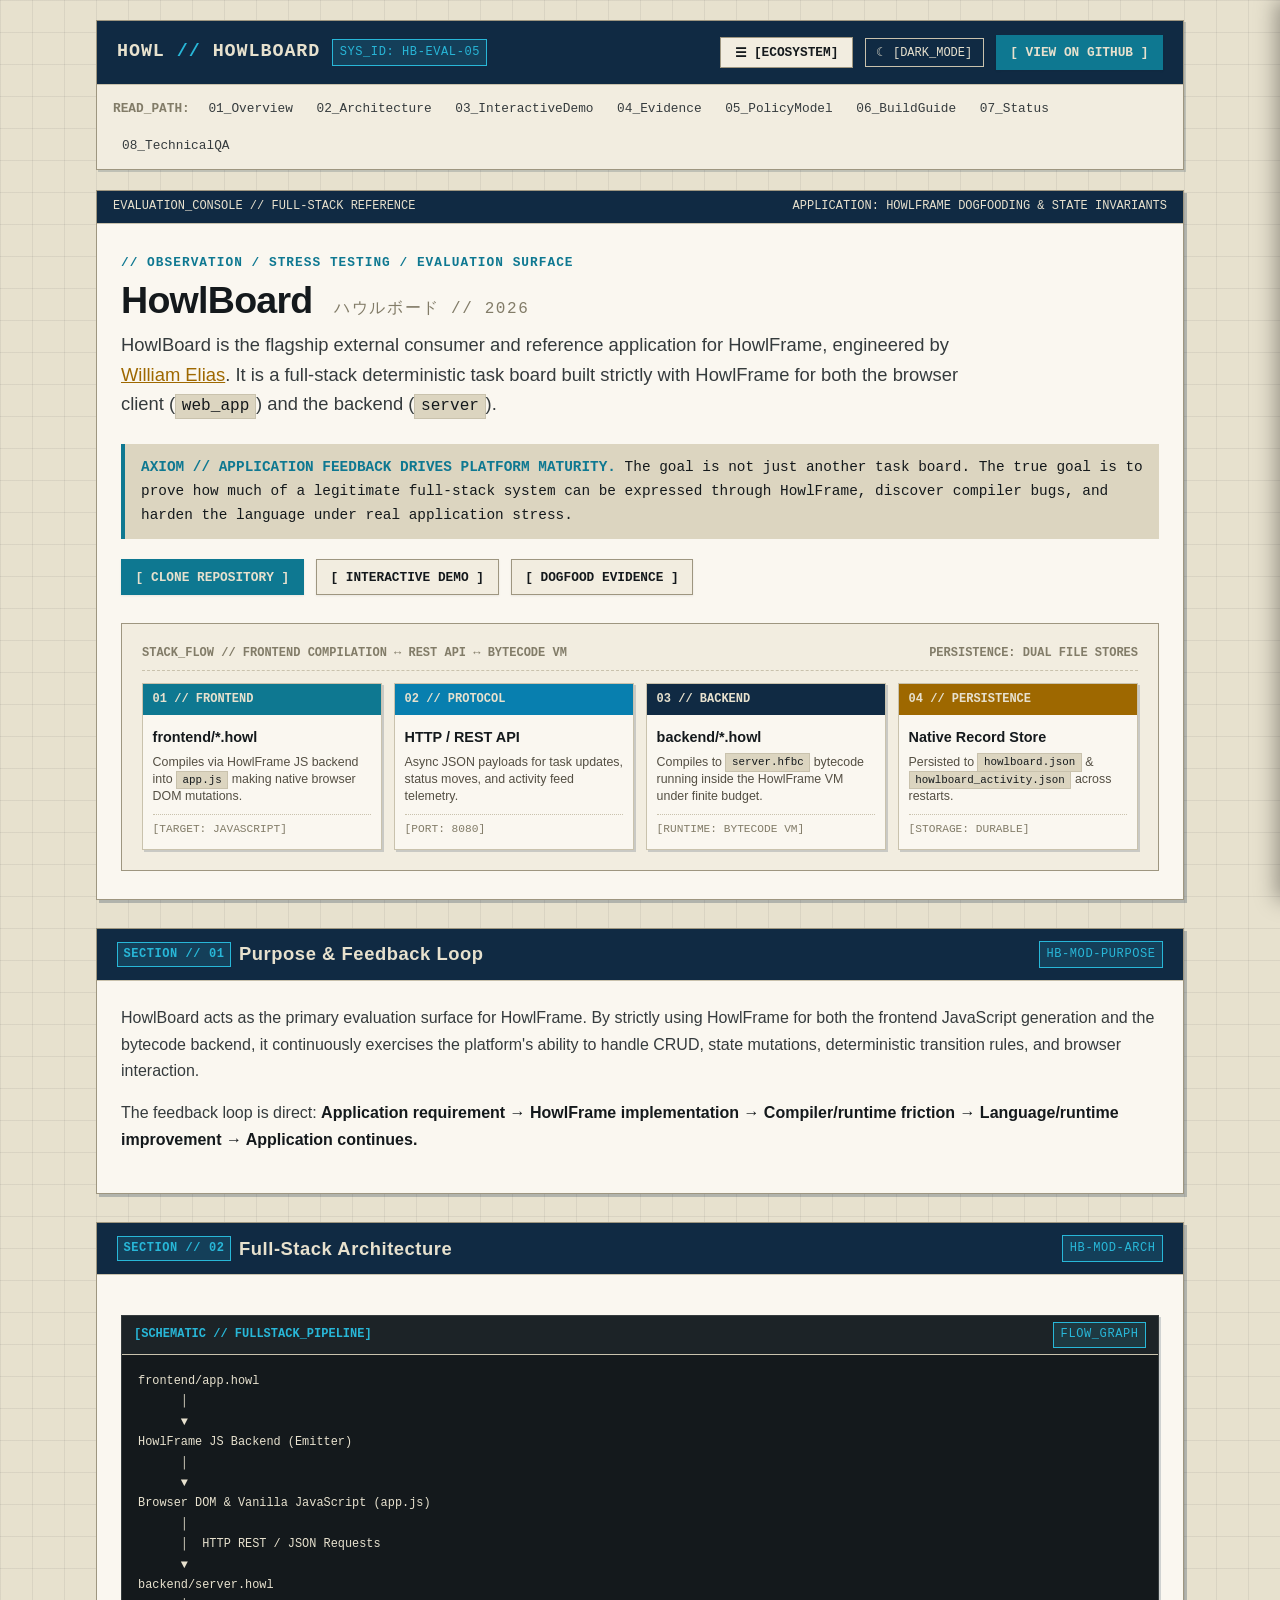
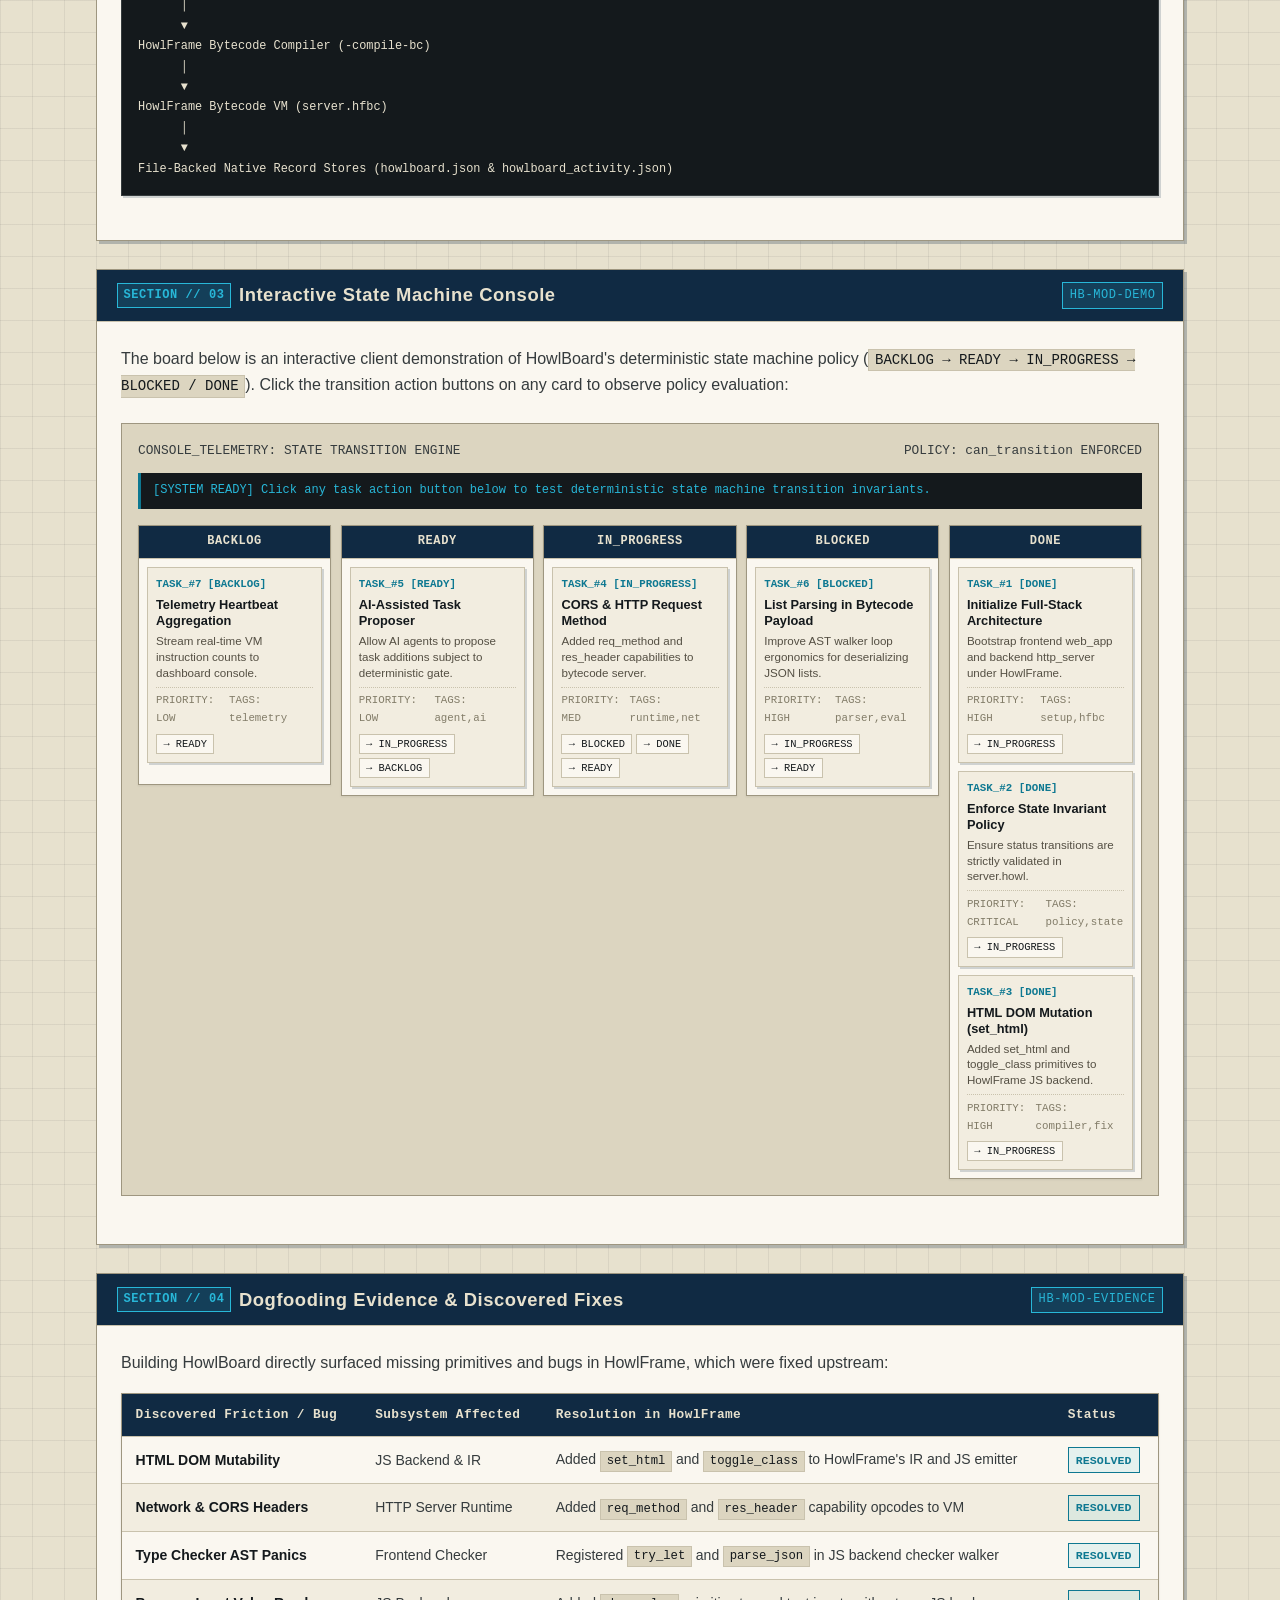
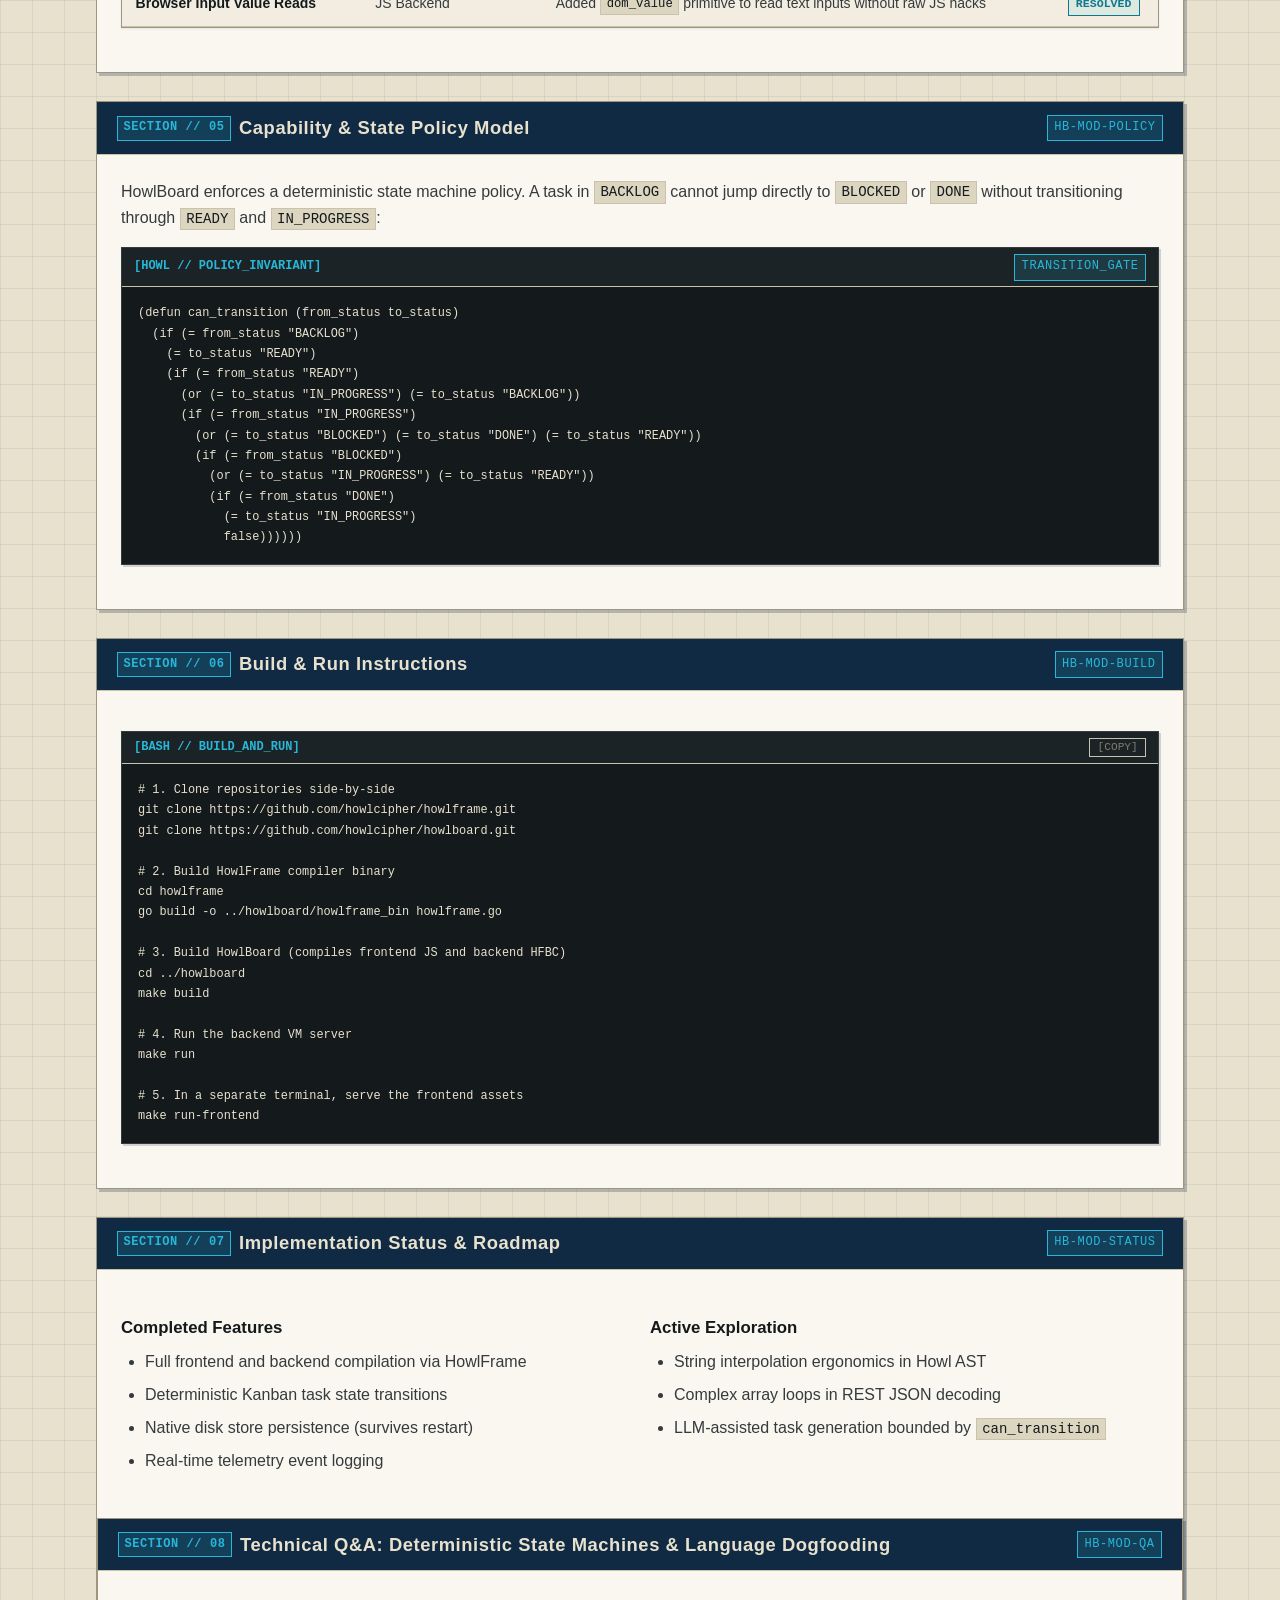
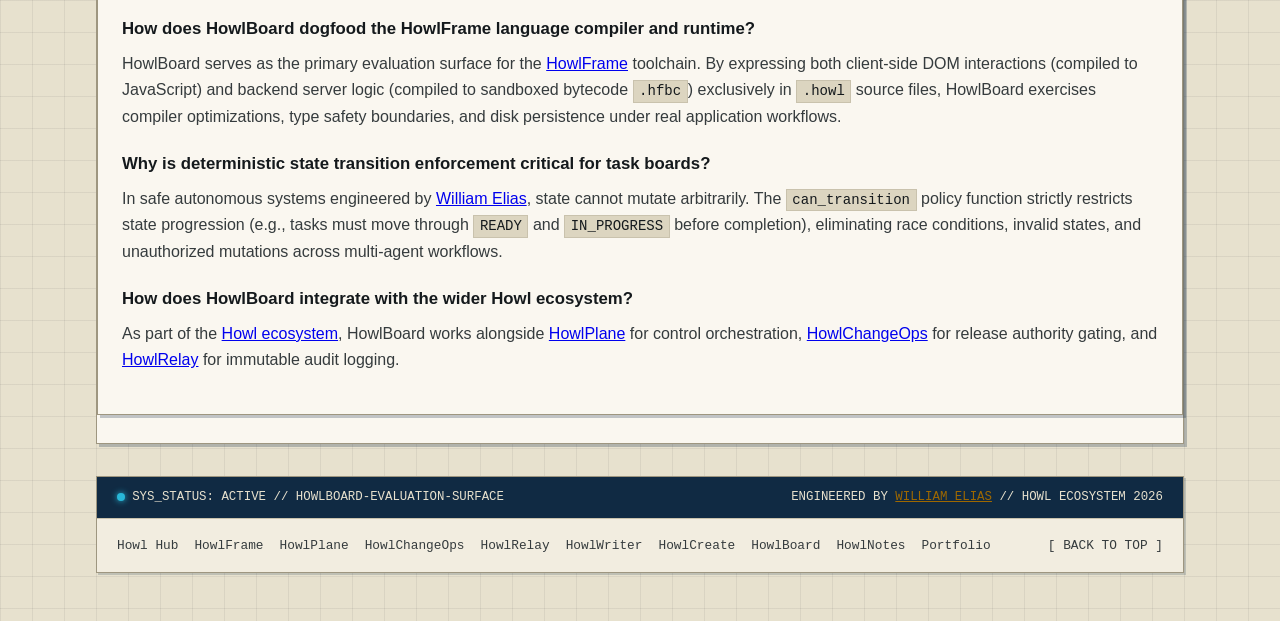
==== docs/index.html @ 2aeb8f30 "seo: enhance technical discovery, structured data, and architecture qa" ====
<!DOCTYPE html>
<html lang="en">
<head>
    <meta charset="UTF-8">
    <meta name="viewport" content="width=device-width, initial-scale=1">
    <meta name="description" content="HowlBoard is a full-stack deterministic board and evaluation surface stress-testing HowlFrame compiler pipelines, VM persistence, and state invariant policies.">
    <link rel="canonical" href="https://howlcipher.github.io/howlboard/">

    <!-- Open Graph Metadata -->
    <meta property="og:type" content="website">
    <meta property="og:site_name" content="HowlBoard">
    <meta property="og:title" content="HowlBoard | Full-Stack Dogfooding &amp; Evaluation Surface">
    <meta property="og:description" content="Full-stack deterministic board proving HowlFrame frontend compilation, bytecode VM persistence, and state transition invariant policies.">
    <meta property="og:url" content="https://howlcipher.github.io/howlboard/">
    <meta property="og:image" content="https://howlcipher.github.io/howlboard/social-preview.png">
    <meta property="og:image:width" content="1200">
    <meta property="og:image:height" content="630">
    <meta property="og:image:alt" content="HowlBoard deterministic state matrix and telemetry evaluation surface">

    <!-- Twitter Card Metadata -->
    <meta name="twitter:card" content="summary_large_image">
    <meta name="twitter:title" content="HowlBoard | Full-Stack Dogfooding &amp; Evaluation Surface">
    <meta name="twitter:description" content="Full-stack deterministic board proving HowlFrame frontend compilation, bytecode VM persistence, and state transition invariant policies.">
    <meta name="twitter:image" content="https://howlcipher.github.io/howlboard/social-preview.png">
    <meta name="twitter:image:alt" content="HowlBoard deterministic state matrix and telemetry evaluation surface">

    <!-- JSON-LD Structured Data -->
    <script type="application/ld+json">
    {
      "@context": "https://schema.org",
      "@type": "SoftwareApplication",
      "name": "HowlBoard",
      "applicationCategory": "DeveloperApplication",
      "operatingSystem": "POSIX, Linux, macOS",
      "description": "Full-stack deterministic board application and evaluation surface used to dogfood and stress-test the HowlFrame language runtime, persistence, and capability boundaries.",
      "url": "https://howlcipher.github.io/howlboard/",
      "author": {
        "@type": "Person",
        "name": "William Elias",
        "url": "https://howlcipher.github.io/william_elias/"
      },
      "isPartOf": {
        "@type": "SoftwareApplication",
        "name": "Howl Autonomous Software Engineering Ecosystem",
        "url": "https://howlcipher.github.io/howl/"
      }
    }
    </script>

    <title>HowlBoard | Full-Stack Dogfooding &amp; Evaluation Surface</title>
    <link rel="stylesheet" href="style.css">
    <link rel="icon" type="image/svg+xml" href="favicon.svg">
    <link rel="alternate icon" type="image/png" href="favicon.png">
</head>
<body>
    <a class="skip-link" href="#main-content">Skip to main content</a>

    <!-- Ecosystem Slide-out Drawer Overlay -->
    <div id="eco-drawer-overlay" class="eco-drawer-overlay" aria-hidden="true"></div>

    <!-- Ecosystem Slide-out Drawer Panel -->
    <aside id="eco-drawer" class="eco-drawer" aria-label="Howl Ecosystem Directory" aria-hidden="true">
        <div class="drawer-header">
            <div class="drawer-title">HOWL // ECOSYSTEM DIRECTORY</div>
            <button id="eco-drawer-close" class="btn-drawer-close" type="button" aria-label="Close ecosystem directory">[✕ CLOSE]</button>
        </div>
        <div class="drawer-body">
            <a href="https://howlcipher.github.io/howl/" class="drawer-node-card">
                <div class="node-card-top">
                    <span class="node-card-name">HOWL // HUB</span>
                    <span class="node-card-role">[PORTAL]</span>
                </div>
                <div class="node-card-desc">Central ecosystem portal, architectural blueprint, and cross-project governance map.</div>
            </a>

            <a href="https://howlcipher.github.io/howlframe/" class="drawer-node-card">
                <div class="node-card-top">
                    <span class="node-card-name">HOWLFRAME</span>
                    <span class="node-card-role" style="color: var(--color-magenta);">[VM &amp; COMPILER]</span>
                </div>
                <div class="node-card-desc">AI-native reasoning language, typed intermediate representation, and sandboxed bytecode VM.</div>
            </a>

            <a href="https://howlcipher.github.io/howlplane/" class="drawer-node-card">
                <div class="node-card-top">
                    <span class="node-card-name">HOWLPLANE</span>
                    <span class="node-card-role" style="color: var(--color-blue);">[CONTROL PLANE]</span>
                </div>
                <div class="node-card-desc">Engineering control plane with deterministic routing, adversarial falsification, and human gates.</div>
            </a>

            <a href="https://howlcipher.github.io/howlchangeops/" class="drawer-node-card">
                <div class="node-card-top">
                    <span class="node-card-name">HOWLCHANGEOPS</span>
                    <span class="node-card-role" style="color: var(--color-red);">[AUTHORITY GATE]</span>
                </div>
                <div class="node-card-desc">Governed release controller enforcing cryptographic human approvals and bounded Git mutations.</div>
            </a>

            <a href="https://howlcipher.github.io/howlrelay/" class="drawer-node-card">
                <div class="node-card-top">
                    <span class="node-card-name">HOWLRELAY</span>
                    <span class="node-card-role" style="color: var(--color-green);">[AUDIT RELAY]</span>
                </div>
                <div class="node-card-desc">Append-only signed audit ledger guaranteeing verifiable execution trails.</div>
            </a>

            <a href="https://howlcipher.github.io/howlwriter/" class="drawer-node-card">
                <div class="node-card-top">
                    <span class="node-card-name">HOWLWRITER</span>
                    <span class="node-card-role" style="color: var(--color-magenta);">[WRITING CONTROL]</span>
                </div>
                <div class="node-card-desc">Writing control system for voice preservation, deterministic style linting, humanization, and review.</div>
            </a>

            <a href="https://howlcipher.github.io/howlcreate/" class="drawer-node-card">
                <div class="node-card-top">
                    <span class="node-card-name">HOWLCREATE</span>
                    <span class="node-card-role" style="color: var(--color-cyan);">[PROJECT SCAFFOLD]</span>
                </div>
                <div class="node-card-desc">Interactive CLI scaffolding governed templates for deterministic HowlFrame applications.</div>
            </a>

            <a href="https://howlcipher.github.io/howlboard/" class="drawer-node-card active-hub">
                <div class="node-card-top">
                    <span class="node-card-name">HOWLBOARD</span>
                    <span class="node-card-role" style="color: var(--color-amber);">[EVALUATION SURFACE]</span>
                </div>
                <div class="node-card-desc">Observation console and full-stack deterministic task state machine application.</div>
            </a>

            <a href="https://howlcipher.github.io/howlnotes/" class="drawer-node-card">
                <div class="node-card-top">
                    <span class="node-card-name">HOWLNOTES</span>
                    <span class="node-card-role" style="color: var(--color-cyan);">[KNOWLEDGE NOTEBOOK]</span>
                </div>
                <div class="node-card-desc">Engineering knowledge notebook &amp; full-stack dogfood consumer proving native persistent storage.</div>
            </a>
        </div>
        <div class="drawer-footer">
            <span>● 9 PRODUCTION NODES</span>
            <span>AUTH // HOWL 2026</span>
        </div>
    </aside>

    <div class="layout-container">
        <!-- Site Header -->
        <header class="site-header">
            <div class="header-top">
                <div class="header-brand">
                    <a href="https://howlcipher.github.io/howlboard/" class="brand-sig">HOWL <span>//</span> HOWLBOARD</a>
                    <span class="subsystem-tag">SYS_ID: HB-EVAL-05</span>
                </div>
                <div class="header-actions">
                    <button id="eco-menu-toggle" class="btn-eco-toggle" type="button" aria-expanded="false" aria-controls="eco-drawer" aria-label="Toggle Howl Ecosystem Directory">
                        <span aria-hidden="true">☰</span> [ECOSYSTEM]
                    </button>
                    <button id="theme-toggle" class="btn-theme-toggle" type="button" aria-pressed="false">
                        <span aria-hidden="true">☾</span> [DARK_MODE]
                    </button>
                    <a href="https://github.com/howlcipher/howlboard" class="btn-tech btn-tech-primary" target="_blank" rel="noreferrer">
                        [ VIEW ON GITHUB ]
                    </a>
                </div>
            </div>

            <!-- In-Page Section Navigation -->
            <nav class="section-nav" aria-label="Page sections">
                <span class="section-nav-label">READ_PATH:</span>
                <a href="#overview">01_Overview</a>
                <a href="#architecture">02_Architecture</a>
                <a href="#demo">03_InteractiveDemo</a>
                <a href="#dogfooding">04_Evidence</a>
                <a href="#capability">05_PolicyModel</a>
                <a href="#build">06_BuildGuide</a>
                <a href="#status">07_Status</a>
                <a href="#technical-qa">08_TechnicalQA</a>
            </nav>
        </header>

        <!-- Main Content Surface -->
        <main id="main-content">
            <!-- Hero Panel -->
            <section class="hero-panel" aria-labelledby="main-title">
                <div class="hero-banner">
                    <span>EVALUATION_CONSOLE // FULL-STACK REFERENCE</span>
                    <span>APPLICATION: HOWLFRAME DOGFOODING &amp; STATE INVARIANTS</span>
                </div>
                <div class="hero-body">
                    <div class="hero-header-block">
                        <p class="hero-kicker">// observation / stress testing / evaluation surface</p>
                        <h1 id="main-title" class="hero-title">HowlBoard <span class="jp-sub">ハウルボード // 2026</span></h1>
                        <p class="hero-lead">
                            HowlBoard is the flagship external consumer and reference application for HowlFrame, engineered by <a href="https://howlcipher.github.io/william_elias/" style="color: var(--color-amber); text-decoration: underline;">William Elias</a>. It is a full-stack deterministic task board built strictly with HowlFrame for both the browser client (<code>web_app</code>) and the backend (<code>server</code>).
                        </p>
                    </div>

                    <div class="axiom-card" role="region" aria-label="Core Purpose">
                        <strong>AXIOM // APPLICATION FEEDBACK DRIVES PLATFORM MATURITY.</strong> The goal is not just another task board. The true goal is to prove how much of a legitimate full-stack system can be expressed through HowlFrame, discover compiler bugs, and harden the language under real application stress.
                    </div>

                    <div class="hero-actions">
                        <a href="https://github.com/howlcipher/howlboard" class="btn-tech btn-tech-primary" target="_blank" rel="noreferrer">
                            [ CLONE REPOSITORY ]
                        </a>
                        <a href="#demo" class="btn-tech">
                            [ INTERACTIVE DEMO ]
                        </a>
                        <a href="#dogfooding" class="btn-tech">
                            [ DOGFOOD EVIDENCE ]
                        </a>
                    </div>

                    <!-- Hero Architecture Diagram -->
                    <div class="hero-diagram-wrap" aria-label="HowlBoard Full-Stack Architecture">
                        <div class="diagram-header">
                            <span>STACK_FLOW // FRONTEND COMPILATION ↔ REST API ↔ BYTECODE VM</span>
                            <span>PERSISTENCE: DUAL FILE STORES</span>
                        </div>
                        <div class="signal-grid">
                            <div class="console-step step-ui">
                                <div class="cs-header">01 // FRONTEND</div>
                                <div class="cs-body">
                                    <div class="cs-title">frontend/*.howl</div>
                                    <div class="cs-desc">Compiles via HowlFrame JS backend into <code>app.js</code> making native browser DOM mutations.</div>
                                    <div class="cs-tag">[TARGET: JAVASCRIPT]</div>
                                </div>
                            </div>
                            <div class="console-step step-http">
                                <div class="cs-header">02 // PROTOCOL</div>
                                <div class="cs-body">
                                    <div class="cs-title">HTTP / REST API</div>
                                    <div class="cs-desc">Async JSON payloads for task updates, status moves, and activity feed telemetry.</div>
                                    <div class="cs-tag">[PORT: 8080]</div>
                                </div>
                            </div>
                            <div class="console-step step-vm">
                                <div class="cs-header">03 // BACKEND</div>
                                <div class="cs-body">
                                    <div class="cs-title">backend/*.howl</div>
                                    <div class="cs-desc">Compiles to <code>server.hfbc</code> bytecode running inside the HowlFrame VM under finite budget.</div>
                                    <div class="cs-tag">[RUNTIME: BYTECODE VM]</div>
                                </div>
                            </div>
                            <div class="console-step step-store">
                                <div class="cs-header">04 // PERSISTENCE</div>
                                <div class="cs-body">
                                    <div class="cs-title">Native Record Store</div>
                                    <div class="cs-desc">Persisted to <code>howlboard.json</code> &amp; <code>howlboard_activity.json</code> across restarts.</div>
                                    <div class="cs-tag">[STORAGE: DURABLE]</div>
                                </div>
                            </div>
                        </div>
                    </div>
                </div>
            </section>

            <!-- 01 Overview -->
            <section id="overview" class="tech-panel">
                <div class="tech-header">
                    <h2><span class="sec-id">SECTION // 01</span> Purpose &amp; Feedback Loop</h2>
                    <span class="subsystem-tag">HB-MOD-PURPOSE</span>
                </div>
                <div class="tech-body">
                    <p>
                        HowlBoard acts as the primary evaluation surface for HowlFrame. By strictly using HowlFrame for both the frontend JavaScript generation and the bytecode backend, it continuously exercises the platform's ability to handle CRUD, state mutations, deterministic transition rules, and browser interaction.
                    </p>
                    <p>
                        The feedback loop is direct:
                        <strong>Application requirement &rarr; HowlFrame implementation &rarr; Compiler/runtime friction &rarr; Language/runtime improvement &rarr; Application continues.</strong>
                    </p>
                </div>
            </section>

            <!-- 02 Architecture -->
            <section id="architecture" class="tech-panel">
                <div class="tech-header">
                    <h2><span class="sec-id">SECTION // 02</span> Full-Stack Architecture</h2>
                    <span class="subsystem-tag">HB-MOD-ARCH</span>
                </div>
                <div class="tech-body">
                    <div class="code-container">
                        <div class="code-header">
                            <span class="code-title">[SCHEMATIC // FULLSTACK_PIPELINE]</span>
                            <span class="subsystem-tag">FLOW_GRAPH</span>
                        </div>
                        <pre><code>frontend/app.howl
      │
      ▼
HowlFrame JS Backend (Emitter)
      │
      ▼
Browser DOM &amp; Vanilla JavaScript (app.js)
      │
      │  HTTP REST / JSON Requests
      ▼
backend/server.howl
      │
      ▼
HowlFrame Bytecode Compiler (-compile-bc)
      │
      ▼
HowlFrame Bytecode VM (server.hfbc)
      │
      ▼
File-Backed Native Record Stores (howlboard.json &amp; howlboard_activity.json)</code></pre>
                    </div>
                </div>
            </section>

            <!-- 03 Interactive Demo Board -->
            <section id="demo" class="tech-panel">
                <div class="tech-header">
                    <h2><span class="sec-id">SECTION // 03</span> Interactive State Machine Console</h2>
                    <span class="subsystem-tag">HB-MOD-DEMO</span>
                </div>
                <div class="tech-body">
                    <p>
                        The board below is an interactive client demonstration of HowlBoard's deterministic state machine policy (<code>BACKLOG &rarr; READY &rarr; IN_PROGRESS &rarr; BLOCKED / DONE</code>). Click the transition action buttons on any card to observe policy evaluation:
                    </p>

                    <div class="demo-board-wrap">
                        <div class="demo-board-header">
                            <span>CONSOLE_TELEMETRY: STATE TRANSITION ENGINE</span>
                            <span>POLICY: can_transition ENFORCED</span>
                        </div>
                        <div id="telemetry-readout" class="demo-console-readout">
                            [SYSTEM READY] Click any task action button below to test deterministic state machine transition invariants.
                        </div>
                        <div class="board-columns">
                            <div class="board-column">
                                <div class="col-header">BACKLOG</div>
                                <div id="demo-backlog" class="col-cards"></div>
                            </div>
                            <div class="board-column">
                                <div class="col-header">READY</div>
                                <div id="demo-ready" class="col-cards"></div>
                            </div>
                            <div class="board-column">
                                <div class="col-header">IN_PROGRESS</div>
                                <div id="demo-inprogress" class="col-cards"></div>
                            </div>
                            <div class="board-column">
                                <div class="col-header">BLOCKED</div>
                                <div id="demo-blocked" class="col-cards"></div>
                            </div>
                            <div class="board-column">
                                <div class="col-header">DONE</div>
                                <div id="demo-done" class="col-cards"></div>
                            </div>
                        </div>
                    </div>
                </div>
            </section>

            <!-- 04 Dogfooding Evidence -->
            <section id="dogfooding" class="tech-panel">
                <div class="tech-header">
                    <h2><span class="sec-id">SECTION // 04</span> Dogfooding Evidence &amp; Discovered Fixes</h2>
                    <span class="subsystem-tag">HB-MOD-EVIDENCE</span>
                </div>
                <div class="tech-body">
                    <p>
                        Building HowlBoard directly surfaced missing primitives and bugs in HowlFrame, which were fixed upstream:
                    </p>
                    <div class="table-wrap">
                        <table>
                            <thead>
                                <tr>
                                    <th>Discovered Friction / Bug</th>
                                    <th>Subsystem Affected</th>
                                    <th>Resolution in HowlFrame</th>
                                    <th>Status</th>
                                </tr>
                            </thead>
                            <tbody>
                                <tr>
                                    <td><strong>HTML DOM Mutability</strong></td>
                                    <td>JS Backend &amp; IR</td>
                                    <td>Added <code>set_html</code> and <code>toggle_class</code> to HowlFrame's IR and JS emitter</td>
                                    <td><span class="chip chip-pass">RESOLVED</span></td>
                                </tr>
                                <tr>
                                    <td><strong>Network &amp; CORS Headers</strong></td>
                                    <td>HTTP Server Runtime</td>
                                    <td>Added <code>req_method</code> and <code>res_header</code> capability opcodes to VM</td>
                                    <td><span class="chip chip-pass">RESOLVED</span></td>
                                </tr>
                                <tr>
                                    <td><strong>Type Checker AST Panics</strong></td>
                                    <td>Frontend Checker</td>
                                    <td>Registered <code>try_let</code> and <code>parse_json</code> in JS backend checker walker</td>
                                    <td><span class="chip chip-pass">RESOLVED</span></td>
                                </tr>
                                <tr>
                                    <td><strong>Browser Input Value Reads</strong></td>
                                    <td>JS Backend</td>
                                    <td>Added <code>dom_value</code> primitive to read text inputs without raw JS hacks</td>
                                    <td><span class="chip chip-pass">RESOLVED</span></td>
                                </tr>
                            </tbody>
                        </table>
                    </div>
                </div>
            </section>

            <!-- 05 Capability Model -->
            <section id="capability" class="tech-panel">
                <div class="tech-header">
                    <h2><span class="sec-id">SECTION // 05</span> Capability &amp; State Policy Model</h2>
                    <span class="subsystem-tag">HB-MOD-POLICY</span>
                </div>
                <div class="tech-body">
                    <p>
                        HowlBoard enforces a deterministic state machine policy. A task in <code>BACKLOG</code> cannot jump directly to <code>BLOCKED</code> or <code>DONE</code> without transitioning through <code>READY</code> and <code>IN_PROGRESS</code>:
                    </p>
                    <div class="code-container">
                        <div class="code-header">
                            <span class="code-title">[HOWL // POLICY_INVARIANT]</span>
                            <span class="subsystem-tag">TRANSITION_GATE</span>
                        </div>
                        <pre><code>(defun can_transition (from_status to_status)
  (if (= from_status "BACKLOG")
    (= to_status "READY")
    (if (= from_status "READY")
      (or (= to_status "IN_PROGRESS") (= to_status "BACKLOG"))
      (if (= from_status "IN_PROGRESS")
        (or (= to_status "BLOCKED") (= to_status "DONE") (= to_status "READY"))
        (if (= from_status "BLOCKED")
          (or (= to_status "IN_PROGRESS") (= to_status "READY"))
          (if (= from_status "DONE")
            (= to_status "IN_PROGRESS")
            false))))))</code></pre>
                    </div>
                </div>
            </section>

            <!-- 06 Build -->
            <section id="build" class="tech-panel">
                <div class="tech-header">
                    <h2><span class="sec-id">SECTION // 06</span> Build &amp; Run Instructions</h2>
                    <span class="subsystem-tag">HB-MOD-BUILD</span>
                </div>
                <div class="tech-body">
                    <div class="code-container">
                        <div class="code-header">
                            <span class="code-title">[BASH // BUILD_AND_RUN]</span>
                            <button class="btn-copy" type="button">[COPY]</button>
                        </div>
                        <pre><code># 1. Clone repositories side-by-side
git clone https://github.com/howlcipher/howlframe.git
git clone https://github.com/howlcipher/howlboard.git

# 2. Build HowlFrame compiler binary
cd howlframe
go build -o ../howlboard/howlframe_bin howlframe.go

# 3. Build HowlBoard (compiles frontend JS and backend HFBC)
cd ../howlboard
make build

# 4. Run the backend VM server
make run

# 5. In a separate terminal, serve the frontend assets
make run-frontend</code></pre>
                    </div>
                </div>
            </section>

            <!-- 07 Status -->
            <section id="status" class="tech-panel">
                <div class="tech-header">
                    <h2><span class="sec-id">SECTION // 07</span> Implementation Status &amp; Roadmap</h2>
                    <span class="subsystem-tag">HB-MOD-STATUS</span>
                </div>
                <div class="tech-body">
                    <div class="grid-2col">
                        <div>
                            <h3>Completed Features</h3>
                            <ul>
                                <li>Full frontend and backend compilation via HowlFrame</li>
                                <li>Deterministic Kanban task state transitions</li>
                                <li>Native disk store persistence (survives restart)</li>
                                <li>Real-time telemetry event logging</li>
                            </ul>
                        </div>
                        <div>
                            <h3>Active Exploration</h3>
                            <ul>
                                <li>String interpolation ergonomics in Howl AST</li>
                                <li>Complex array loops in REST JSON decoding</li>
                                <li>LLM-assisted task generation bounded by <code>can_transition</code></li>
                            </ul>
                        </div>
                    </div>
                </div>
            <!-- 08 Technical Q&A -->
            <section id="technical-qa" class="tech-panel">
                <div class="tech-header">
                    <h2><span class="sec-id">SECTION // 08</span> Technical Q&amp;A: Deterministic State Machines &amp; Language Dogfooding</h2>
                    <span class="subsystem-tag">HB-MOD-QA</span>
                </div>
                <div class="tech-body">
                    <div class="qa-grid">
                        <div class="qa-item">
                            <h3>How does HowlBoard dogfood the HowlFrame language compiler and runtime?</h3>
                            <p>
                                HowlBoard serves as the primary evaluation surface for the <a href="https://howlcipher.github.io/howlframe/">HowlFrame</a> toolchain. By expressing both client-side DOM interactions (compiled to JavaScript) and backend server logic (compiled to sandboxed bytecode <code>.hfbc</code>) exclusively in <code>.howl</code> source files, HowlBoard exercises compiler optimizations, type safety boundaries, and disk persistence under real application workflows.
                            </p>
                        </div>
                        <div class="qa-item">
                            <h3>Why is deterministic state transition enforcement critical for task boards?</h3>
                            <p>
                                In safe autonomous systems engineered by <a href="https://howlcipher.github.io/william_elias/">William Elias</a>, state cannot mutate arbitrarily. The <code>can_transition</code> policy function strictly restricts state progression (e.g., tasks must move through <code>READY</code> and <code>IN_PROGRESS</code> before completion), eliminating race conditions, invalid states, and unauthorized mutations across multi-agent workflows.
                            </p>
                        </div>
                        <div class="qa-item">
                            <h3>How does HowlBoard integrate with the wider Howl ecosystem?</h3>
                            <p>
                                As part of the <a href="https://howlcipher.github.io/howl/">Howl ecosystem</a>, HowlBoard works alongside <a href="https://howlcipher.github.io/howlplane/">HowlPlane</a> for control orchestration, <a href="https://howlcipher.github.io/howlchangeops/">HowlChangeOps</a> for release authority gating, and <a href="https://howlcipher.github.io/howlrelay/">HowlRelay</a> for immutable audit logging.
                            </p>
                        </div>
                    </div>
                </div>
            </section>
        </main>

        <!-- Site Footer -->
        <footer class="site-footer">
            <div class="footer-telemetry">
                <div class="status-indicator">
                    <span class="status-dot" aria-hidden="true"></span>
                    <span>SYS_STATUS: ACTIVE // HOWLBOARD-EVALUATION-SURFACE</span>
                </div>
                <div>ENGINEERED BY <a href="https://howlcipher.github.io/william_elias/" style="color: var(--color-amber); text-decoration: underline;">WILLIAM ELIAS</a> // HOWL ECOSYSTEM 2026</div>
            </div>
            <div class="footer-links">
                <nav class="footer-nav" aria-label="Ecosystem Links">
                    <a href="https://howlcipher.github.io/howl/">Howl Hub</a>
                    <a href="https://howlcipher.github.io/howlframe/">HowlFrame</a>
                    <a href="https://howlcipher.github.io/howlplane/">HowlPlane</a>
                    <a href="https://howlcipher.github.io/howlchangeops/">HowlChangeOps</a>
                    <a href="https://howlcipher.github.io/howlrelay/">HowlRelay</a>
                    <a href="https://howlcipher.github.io/howlwriter/">HowlWriter</a>
                    <a href="https://howlcipher.github.io/howlcreate/">HowlCreate</a>
                    <a href="https://howlcipher.github.io/howlboard/">HowlBoard</a>
                    <a href="https://howlcipher.github.io/howlnotes/">HowlNotes</a>
                    <a href="https://howlcipher.github.io/william_elias/">Portfolio</a>
                </nav>
                <a href="#main-content">[ BACK TO TOP ]</a>
            </div>
        </footer>
    </div>

    <script src="script.js"></script>
</body>
</html>
---- docs/style.css ----
/* ==========================================================================
   HOWL ECOSYSTEM // SHARED VISUAL SYSTEM
   Project: HOWLBOARD (Evaluation Surface, Telemetry & Deterministic Board)
   Design Language: 2026 Science SARU / Ghost in the Shell Retro-Futurist Industrial
   Theme: Engineering Instrumentation Console, Cyan/Blue telemetry streams,
          Amber transition gates, subtle Red failure states, warm Shell White surface.
   ========================================================================== */

:root {
  /* Core Howl Primitive Palette */
  --howl-near-black: #14191C;
  --howl-gunmetal:   #353B3D;
  --howl-navy:       #102A43;

  --howl-blue:       #087FAF;
  --howl-cyan:       #28B7D8;

  --howl-red:        #D94732;
  --howl-magenta:    #E21D68;
  --howl-amber:      #F2A91B;

  --howl-shell:      #E7E1CE;
  --howl-khaki:      #827C68;

  /* Typography */
  --font-sans: -apple-system, BlinkMacSystemFont, "Segoe UI", Roboto, "Helvetica Neue", Arial, sans-serif;
  --font-mono: "SF Mono", "Cascadia Code", "Source Code Pro", Menlo, Monaco, Consolas, "Liberation Mono", monospace;

  /* Light Theme */
  --bg-primary:        #E7E1CE;
  --bg-surface:        #F2EDE0;
  --bg-sunken:         #DCD5C0;
  --bg-panel:          #FAF7F0;
  --bg-header-band:    #102A43;
  --bg-code:           #14191C;
  --bg-code-header:    #1C2327;

  --text-primary:      #14191C;
  --text-secondary:    #353B3D;
  --text-muted:        #544F43;
  --text-dim:          #827C68;
  --text-on-dark:      #E7E1CE;
  --text-code:         #E7E1CE;

  --border-subtle:     #C9C2AD;
  --border-medium:     #9E9680;
  --border-strong:     #102A43;
  --border-tech:       #353B3D;

  --color-cyan:        #0E7891;
  --color-cyan-chip:   #28B7D8;
  --color-blue:        #087FAF;
  --color-red:         #C23825;
  --color-red-chip:    #D94732;
  --color-magenta:     #C41256;
  --color-amber:       #9E6800;
  --color-amber-chip:  #F2A91B;
  --color-navy:        #102A43;
  --color-khaki:       #827C68;

  --shadow-flat:       0 1px 2px rgba(20, 25, 28, 0.08);
  --shadow-tech:       2px 2px 0px rgba(16, 42, 67, 0.18);
  --shadow-panel:      3px 3px 0px rgba(16, 42, 67, 0.25);

  --grid-line:         rgba(53, 59, 61, 0.08);
}

[data-theme="dark"] {
  --bg-primary:        #14191C;
  --bg-surface:        #1B2226;
  --bg-sunken:         #0E1214;
  --bg-panel:          #1F282D;
  --bg-header-band:    #102A43;
  --bg-code:           #0E1214;
  --bg-code-header:    #161E22;

  --text-primary:      #E7E1CE;
  --text-secondary:    #B8B19E;
  --text-muted:        #827C68;
  --text-dim:          #59666E;
  --text-on-dark:      #E7E1CE;
  --text-code:         #E7E1CE;

  --border-subtle:     #283339;
  --border-medium:     #3D4D56;
  --border-strong:     #28B7D8;
  --border-tech:       #087FAF;

  --color-cyan:        #28B7D8;
  --color-cyan-chip:   #28B7D8;
  --color-blue:        #087FAF;
  --color-red:         #D94732;
  --color-red-chip:    #D94732;
  --color-magenta:     #E21D68;
  --color-amber:       #F2A91B;
  --color-amber-chip:  #F2A91B;
  --color-navy:        #1B3F63;
  --color-khaki:       #827C68;

  --shadow-flat:       0 1px 3px rgba(0, 0, 0, 0.5);
  --shadow-tech:       2px 2px 0px rgba(0, 0, 0, 0.6);
  --shadow-panel:      3px 3px 0px rgba(0, 0, 0, 0.7);

  --grid-line:         rgba(231, 225, 206, 0.04);
}

* {
  box-sizing: border-box;
  margin: 0;
  padding: 0;
}

html {
  font-size: 16px;
  scroll-behavior: smooth;
}

body {
  background-color: var(--bg-primary);
  color: var(--text-primary);
  font-family: var(--font-sans);
  font-size: 1rem;
  line-height: 1.65;
  background-image: 
    linear-gradient(var(--grid-line) 1px, transparent 1px),
    linear-gradient(90deg, var(--grid-line) 1px, transparent 1px);
  background-size: 32px 32px;
  min-height: 100vh;
  -webkit-font-smoothing: antialiased;
}

.skip-link {
  position: absolute;
  top: -9999px;
  left: 1rem;
  background: var(--color-cyan);
  color: var(--text-on-dark);
  padding: 0.75rem 1.25rem;
  font-family: var(--font-mono);
  font-size: 0.875rem;
  font-weight: 700;
  z-index: 1000;
  text-decoration: none;
  border: 1px solid var(--howl-shell);
}
.skip-link:focus {
  top: 1rem;
}

:focus-visible {
  outline: 2px solid var(--color-cyan);
  outline-offset: 2px;
}

.layout-container {
  max-width: 1120px;
  margin: 0 auto;
  padding: 1.25rem 1rem 3rem 1rem;
}

/* Site Header */
.site-header {
  border: 1px solid var(--border-medium);
  background: var(--bg-panel);
  box-shadow: var(--shadow-tech);
  margin-bottom: 1.25rem;
}

.header-top {
  display: flex;
  justify-content: space-between;
  align-items: center;
  padding: 0.85rem 1.25rem;
  background: var(--bg-header-band);
  color: var(--text-on-dark);
  border-bottom: 1px solid var(--border-subtle);
  flex-wrap: wrap;
  gap: 0.75rem;
}

.header-brand {
  display: flex;
  align-items: center;
  gap: 0.75rem;
}

.brand-sig {
  font-family: var(--font-mono);
  font-weight: 700;
  font-size: 1.15rem;
  letter-spacing: 0.05em;
  color: var(--howl-shell);
  text-decoration: none;
}

.brand-sig span {
  color: var(--howl-cyan);
}

.subsystem-tag {
  font-family: var(--font-mono);
  font-size: 0.75rem;
  background: rgba(40, 183, 216, 0.15);
  color: var(--howl-cyan);
  border: 1px solid var(--howl-cyan);
  padding: 0.15rem 0.4rem;
  letter-spacing: 0.05em;
}

.header-actions {
  display: flex;
  align-items: center;
  gap: 0.75rem;
}

.btn-tech {
  display: inline-flex;
  align-items: center;
  gap: 0.4rem;
  font-family: var(--font-mono);
  font-size: 0.8rem;
  font-weight: 700;
  padding: 0.4rem 0.85rem;
  background: var(--bg-surface);
  color: var(--text-primary);
  border: 1px solid var(--border-medium);
  text-decoration: none;
  cursor: pointer;
  box-shadow: var(--shadow-flat);
  transition: background 0.15s, border-color 0.15s;
}

.btn-tech:hover {
  background: var(--bg-primary);
  border-color: var(--color-cyan);
}

.btn-tech-primary {
  background: var(--color-cyan);
  color: var(--howl-shell);
  border-color: var(--color-cyan);
}
.btn-tech-primary:hover {
  background: #08667c;
  border-color: var(--howl-blue);
}

.btn-theme-toggle {
  background: transparent;
  color: var(--howl-shell);
  border: 1px solid var(--border-subtle);
  font-family: var(--font-mono);
  font-size: 0.75rem;
  padding: 0.35rem 0.65rem;
  cursor: pointer;
  display: inline-flex;
  align-items: center;
  gap: 0.35rem;
}
.btn-theme-toggle:hover {
  border-color: var(--howl-cyan);
  color: var(--howl-cyan);
}

.btn-eco-toggle {
  background: var(--bg-surface);
  color: var(--text-primary);
  border: 1px solid var(--border-medium);
  font-family: var(--font-mono);
  font-size: 0.8rem;
  font-weight: 700;
  padding: 0.4rem 0.85rem;
  cursor: pointer;
  display: inline-flex;
  align-items: center;
  gap: 0.45rem;
}
.btn-eco-toggle:hover {
  border-color: var(--color-cyan);
  color: var(--color-cyan);
}

/* In-Page Navigation */
.section-nav {
  display: flex;
  align-items: center;
  gap: 0.35rem;
  padding: 0.5rem 1rem;
  background: var(--bg-surface);
  overflow-x: auto;
  font-family: var(--font-mono);
  font-size: 0.8rem;
  flex-wrap: wrap;
}

.section-nav-label {
  font-weight: 700;
  color: var(--text-dim);
  margin-right: 0.25rem;
}

.section-nav a {
  color: var(--text-secondary);
  text-decoration: none;
  padding: 0.25rem 0.5rem;
  border: 1px solid transparent;
  transition: all 0.15s;
}

.section-nav a:hover {
  background: var(--bg-panel);
  border-color: var(--border-medium);
  color: var(--color-cyan);
}

/* ==========================================================================
   HAMBURGER / ECOSYSTEM DRAWER
   ========================================================================== */

.eco-drawer-overlay {
  position: fixed;
  inset: 0;
  background: rgba(16, 42, 67, 0.7);
  backdrop-filter: blur(2px);
  z-index: 2000;
  display: none;
  opacity: 0;
  transition: opacity 0.2s ease;
}

.eco-drawer-overlay.active {
  display: block;
  opacity: 1;
}

.eco-drawer {
  position: fixed;
  top: 0;
  right: 0;
  width: 480px;
  max-width: 100%;
  height: 100vh;
  background: var(--bg-panel);
  border-left: 2px solid var(--border-strong);
  box-shadow: -4px 0 20px rgba(0, 0, 0, 0.35);
  z-index: 2001;
  transform: translateX(100%);
  transition: transform 0.25s cubic-bezier(0.16, 1, 0.3, 1);
  display: flex;
  flex-direction: column;
  overflow-y: auto;
}

.eco-drawer.active {
  transform: translateX(0);
}

.drawer-header {
  background: var(--bg-header-band);
  color: var(--text-on-dark);
  padding: 1rem 1.25rem;
  display: flex;
  justify-content: space-between;
  align-items: center;
  border-bottom: 1px solid var(--border-subtle);
}

.drawer-title {
  font-family: var(--font-mono);
  font-size: 0.9rem;
  font-weight: 700;
  color: var(--howl-cyan);
}

.btn-drawer-close {
  background: transparent;
  color: var(--howl-shell);
  border: 1px solid var(--border-subtle);
  font-family: var(--font-mono);
  font-size: 0.75rem;
  padding: 0.3rem 0.6rem;
  cursor: pointer;
}
.btn-drawer-close:hover {
  border-color: var(--howl-cyan);
  color: var(--howl-cyan);
}

.drawer-body {
  padding: 1.25rem;
  display: flex;
  flex-direction: column;
  gap: 0.75rem;
  flex: 1;
}

.drawer-node-card {
  background: var(--bg-surface);
  border: 1px solid var(--border-subtle);
  padding: 0.85rem 1rem;
  text-decoration: none;
  color: inherit;
  display: block;
  box-shadow: var(--shadow-flat);
  transition: all 0.15s;
}

.drawer-node-card:hover {
  border-color: var(--color-blue);
  background: var(--bg-panel);
  transform: translateX(-2px);
}

.drawer-node-card.active-hub {
  border-left: 4px solid var(--color-amber);
}

.node-card-top {
  display: flex;
  justify-content: space-between;
  align-items: center;
  margin-bottom: 0.35rem;
}

.node-card-name {
  font-family: var(--font-mono);
  font-weight: 700;
  font-size: 0.95rem;
  color: var(--text-primary);
}

.node-card-role {
  font-family: var(--font-mono);
  font-size: 0.7rem;
  color: var(--color-cyan);
}

.node-card-desc {
  font-size: 0.8rem;
  color: var(--text-muted);
  line-height: 1.4;
}

.drawer-footer {
  background: var(--bg-header-band);
  color: var(--text-on-dark);
  padding: 0.75rem 1.25rem;
  font-family: var(--font-mono);
  font-size: 0.75rem;
  border-top: 1px solid var(--border-subtle);
  display: flex;
  justify-content: space-between;
}

/* ==========================================================================
   HERO PANEL
   ========================================================================== */

.hero-panel {
  background: var(--bg-panel);
  border: 1px solid var(--border-medium);
  box-shadow: var(--shadow-panel);
  margin-bottom: 1.75rem;
  position: relative;
}

.hero-banner {
  background: var(--bg-header-band);
  color: var(--text-on-dark);
  padding: 0.4rem 1rem;
  font-family: var(--font-mono);
  font-size: 0.75rem;
  display: flex;
  justify-content: space-between;
  border-bottom: 1px solid var(--border-subtle);
  flex-wrap: wrap;
}

.hero-body {
  padding: 1.75rem 1.5rem;
}

.hero-header-block {
  margin-bottom: 1.5rem;
}

.hero-kicker {
  font-family: var(--font-mono);
  font-size: 0.8rem;
  color: var(--color-cyan);
  font-weight: 700;
  letter-spacing: 0.08em;
  margin-bottom: 0.35rem;
  text-transform: uppercase;
}

.hero-title {
  font-size: 2.35rem;
  font-weight: 800;
  letter-spacing: -0.02em;
  color: var(--text-primary);
  line-height: 1.15;
  margin-bottom: 0.5rem;
}

.hero-title .jp-sub {
  font-size: 1rem;
  font-weight: 400;
  font-family: var(--font-mono);
  color: var(--text-dim);
  margin-left: 0.75rem;
  letter-spacing: 0.1em;
}

.hero-lead {
  font-size: 1.15rem;
  line-height: 1.6;
  color: var(--text-secondary);
  max-width: 860px;
  margin-bottom: 1rem;
}

.axiom-card {
  border-left: 4px solid var(--color-cyan);
  background: var(--bg-sunken);
  padding: 0.75rem 1rem;
  font-family: var(--font-mono);
  font-size: 0.9rem;
  margin-bottom: 1.25rem;
}

.axiom-card strong {
  color: var(--color-cyan);
}

.hero-actions {
  display: flex;
  gap: 0.75rem;
  flex-wrap: wrap;
  margin-bottom: 1.75rem;
}

/* Architecture Telemetry Diagram */
.hero-diagram-wrap {
  border: 1px solid var(--border-medium);
  background: var(--bg-surface);
  padding: 1.25rem;
  margin-top: 1rem;
}

.diagram-header {
  display: flex;
  justify-content: space-between;
  font-family: var(--font-mono);
  font-size: 0.75rem;
  font-weight: 700;
  color: var(--text-dim);
  margin-bottom: 0.75rem;
  border-bottom: 1px dashed var(--border-subtle);
  padding-bottom: 0.4rem;
}

.signal-grid {
  display: grid;
  grid-template-columns: repeat(4, 1fr);
  gap: 0.75rem;
}

.console-step {
  background: var(--bg-panel);
  border: 1px solid var(--border-subtle);
  box-shadow: var(--shadow-tech);
  display: flex;
  flex-direction: column;
}

.cs-header {
  padding: 0.35rem 0.6rem;
  font-family: var(--font-mono);
  font-size: 0.75rem;
  font-weight: 700;
  color: var(--howl-shell);
  background: var(--howl-navy);
}

.step-ui    .cs-header { background: var(--color-cyan); }
.step-http  .cs-header { background: var(--color-blue); }
.step-vm    .cs-header { background: var(--howl-navy); }
.step-store .cs-header { background: var(--color-amber); }

.cs-body {
  padding: 0.65rem 0.6rem;
  font-size: 0.85rem;
  flex: 1;
}

.cs-title {
  font-weight: 700;
  color: var(--text-primary);
  margin-bottom: 0.25rem;
  font-size: 0.9rem;
}

.cs-desc {
  font-size: 0.775rem;
  color: var(--text-muted);
  line-height: 1.4;
}

.cs-tag {
  margin-top: 0.5rem;
  font-family: var(--font-mono);
  font-size: 0.7rem;
  color: var(--text-dim);
  border-top: 1px dotted var(--border-subtle);
  padding-top: 0.35rem;
}

/* ==========================================================================
   INTERACTIVE DEMO BOARD
   ========================================================================== */

.demo-board-wrap {
  margin: 1.5rem 0;
  background: var(--bg-sunken);
  border: 1px solid var(--border-medium);
  padding: 1rem;
}

.demo-board-header {
  display: flex;
  justify-content: space-between;
  align-items: center;
  margin-bottom: 0.75rem;
  font-family: var(--font-mono);
  font-size: 0.8rem;
  color: var(--text-secondary);
}

.demo-console-readout {
  background: var(--bg-code);
  color: var(--howl-cyan);
  padding: 0.5rem 0.75rem;
  font-family: var(--font-mono);
  font-size: 0.75rem;
  border-left: 3px solid var(--color-cyan);
  margin-bottom: 1rem;
}

.board-columns {
  display: grid;
  grid-template-columns: repeat(5, 1fr);
  gap: 0.6rem;
  align-items: start;
}

.board-column {
  background: var(--bg-panel);
  border: 1px solid var(--border-medium);
  box-shadow: var(--shadow-flat);
  min-height: 260px;
  display: flex;
  flex-direction: column;
}

.col-header {
  background: var(--bg-header-band);
  color: var(--text-on-dark);
  padding: 0.4rem 0.5rem;
  font-family: var(--font-mono);
  font-size: 0.75rem;
  font-weight: 700;
  text-align: center;
  border-bottom: 1px solid var(--border-subtle);
  letter-spacing: 0.05em;
}

.col-cards {
  padding: 0.5rem;
  flex: 1;
  display: flex;
  flex-direction: column;
  gap: 0.5rem;
}

.task-card {
  background: var(--bg-surface);
  border: 1px solid var(--border-subtle);
  padding: 0.5rem;
  box-shadow: var(--shadow-tech);
  font-size: 0.8rem;
}

.task-id {
  font-family: var(--font-mono);
  font-size: 0.675rem;
  color: var(--color-cyan);
  font-weight: 700;
  margin-bottom: 0.2rem;
}

.task-title {
  font-weight: 700;
  color: var(--text-primary);
  margin-bottom: 0.25rem;
  line-height: 1.25;
}

.task-desc {
  font-size: 0.725rem;
  color: var(--text-muted);
  margin-bottom: 0.4rem;
  line-height: 1.35;
}

.task-meta {
  display: flex;
  justify-content: space-between;
  font-family: var(--font-mono);
  font-size: 0.675rem;
  color: var(--text-dim);
  border-top: 1px dotted var(--border-subtle);
  padding-top: 0.3rem;
  margin-bottom: 0.35rem;
}

.task-actions {
  display: flex;
  gap: 0.25rem;
  flex-wrap: wrap;
}

.btn-card-action {
  font-family: var(--font-mono);
  font-size: 0.65rem;
  padding: 0.2rem 0.4rem;
  background: var(--bg-panel);
  color: var(--text-primary);
  border: 1px solid var(--border-subtle);
  cursor: pointer;
}
.btn-card-action:hover {
  border-color: var(--color-cyan);
  color: var(--color-cyan);
}

/* ==========================================================================
   TECHNICAL CONTENT PANELS & SECTIONS
   ========================================================================== */

.tech-panel {
  background: var(--bg-panel);
  border: 1px solid var(--border-medium);
  box-shadow: var(--shadow-panel);
  margin-bottom: 1.75rem;
}

.tech-header {
  background: var(--bg-header-band);
  color: var(--text-on-dark);
  padding: 0.65rem 1.25rem;
  display: flex;
  justify-content: space-between;
  align-items: center;
  border-bottom: 1px solid var(--border-subtle);
  flex-wrap: wrap;
  gap: 0.5rem;
}

.tech-header h2 {
  font-size: 1.15rem;
  font-weight: 700;
  letter-spacing: 0.03em;
  display: flex;
  align-items: center;
  gap: 0.5rem;
}

.tech-header .sec-id {
  font-family: var(--font-mono);
  font-size: 0.75rem;
  color: var(--howl-cyan);
  background: rgba(40, 183, 216, 0.15);
  border: 1px solid var(--howl-cyan);
  padding: 0.1rem 0.35rem;
}

.tech-body {
  padding: 1.5rem;
}

.tech-body p {
  margin-bottom: 1rem;
  color: var(--text-secondary);
}

.tech-body h3 {
  font-size: 1.05rem;
  font-weight: 700;
  color: var(--text-primary);
  margin: 1.25rem 0 0.5rem 0;
  font-family: var(--font-sans);
}

.tech-body ul, .tech-body ol {
  margin: 0.5rem 0 1.25rem 1.5rem;
  color: var(--text-secondary);
}

.tech-body li {
  margin-bottom: 0.4rem;
}

.tech-body strong {
  color: var(--text-primary);
}

.grid-2col {
  display: grid;
  grid-template-columns: 1fr 1fr;
  gap: 1.25rem;
}

/* ==========================================================================
   CODE BLOCKS & TERMINALS
   ========================================================================== */

.code-container {
  margin: 1rem 0 1.25rem 0;
  border: 1px solid var(--border-tech);
  background: var(--bg-code);
  box-shadow: var(--shadow-tech);
}

.code-header {
  display: flex;
  justify-content: space-between;
  align-items: center;
  padding: 0.35rem 0.75rem;
  background: var(--bg-code-header);
  border-bottom: 1px solid var(--border-subtle);
  font-family: var(--font-mono);
  font-size: 0.75rem;
  color: var(--howl-shell);
}

.code-title {
  color: var(--howl-cyan);
  font-weight: 700;
}

.btn-copy {
  background: transparent;
  color: var(--text-dim);
  border: 1px solid var(--border-subtle);
  font-family: var(--font-mono);
  font-size: 0.7rem;
  padding: 0.15rem 0.45rem;
  cursor: pointer;
  transition: all 0.15s;
}

.btn-copy:hover {
  color: var(--howl-cyan);
  border-color: var(--howl-cyan);
}

pre {
  margin: 0;
  padding: 1rem;
  overflow-x: auto;
  background: var(--bg-code);
  color: var(--text-code);
  font-family: var(--font-mono);
  font-size: 0.85rem;
  line-height: 1.5;
}

code {
  font-family: var(--font-mono);
  font-size: 0.875em;
  background: var(--bg-sunken);
  color: var(--text-primary);
  padding: 0.15rem 0.35rem;
  border: 1px solid var(--border-subtle);
}

pre code {
  background: transparent;
  padding: 0;
  border: none;
  color: inherit;
}

/* ==========================================================================
   TABLES
   ========================================================================== */

.table-wrap {
  overflow-x: auto;
  margin: 1rem 0 1.25rem 0;
  border: 1px solid var(--border-medium);
  box-shadow: var(--shadow-flat);
}

table {
  width: 100%;
  border-collapse: collapse;
  font-size: 0.875rem;
  text-align: left;
}

th {
  background: var(--bg-header-band);
  color: var(--text-on-dark);
  font-family: var(--font-mono);
  font-size: 0.8rem;
  font-weight: 700;
  padding: 0.65rem 0.85rem;
  border-bottom: 1px solid var(--border-subtle);
  letter-spacing: 0.03em;
}

td {
  padding: 0.65rem 0.85rem;
  border-bottom: 1px solid var(--border-subtle);
  background: var(--bg-panel);
  color: var(--text-secondary);
}

tr:nth-child(even) td {
  background: var(--bg-surface);
}

tr:hover td {
  background: var(--bg-sunken);
}

/* Status Chips */
.chip {
  display: inline-block;
  font-family: var(--font-mono);
  font-size: 0.725rem;
  font-weight: 700;
  padding: 0.15rem 0.45rem;
  border: 1px solid currentColor;
}

.chip-pass, .chip-cyan { color: var(--color-cyan); background: rgba(40, 183, 216, 0.1); }
.chip-allow, .chip-blue { color: var(--color-blue); background: rgba(8, 127, 175, 0.1); }
.chip-deny, .chip-red { color: var(--color-red); background: rgba(217, 71, 50, 0.1); }
.chip-require, .chip-amber { color: var(--color-amber); background: rgba(242, 169, 27, 0.1); }
.chip-ai, .chip-magenta { color: var(--color-magenta); background: rgba(226, 29, 104, 0.1); }

/* ==========================================================================
   FOOTER
   ========================================================================== */

.site-footer {
  border: 1px solid var(--border-medium);
  background: var(--bg-panel);
  box-shadow: var(--shadow-tech);
  margin-top: 2rem;
}

.footer-telemetry {
  background: var(--bg-header-band);
  color: var(--text-on-dark);
  padding: 0.65rem 1.25rem;
  font-family: var(--font-mono);
  font-size: 0.775rem;
  display: flex;
  justify-content: space-between;
  align-items: center;
  border-bottom: 1px solid var(--border-subtle);
  flex-wrap: wrap;
  gap: 0.5rem;
}

.status-indicator {
  display: inline-flex;
  align-items: center;
  gap: 0.45rem;
}

.status-dot {
  width: 8px;
  height: 8px;
  border-radius: 50%;
  background: var(--howl-cyan);
  box-shadow: 0 0 6px var(--howl-cyan);
}

.footer-links {
  padding: 1rem 1.25rem;
  display: flex;
  justify-content: space-between;
  align-items: center;
  font-family: var(--font-mono);
  font-size: 0.8rem;
  background: var(--bg-surface);
  flex-wrap: wrap;
  gap: 0.75rem;
}

.footer-nav {
  display: flex;
  gap: 1rem;
  flex-wrap: wrap;
}

.footer-nav a, .footer-links a {
  color: var(--text-secondary);
  text-decoration: none;
}

.footer-nav a:hover, .footer-links a:hover {
  color: var(--color-cyan);
  text-decoration: underline;
}

@media (max-width: 900px) {
  .signal-grid {
    grid-template-columns: 1fr;
  }
  .board-columns {
    grid-template-columns: 1fr;
  }
  .grid-2col {
    grid-template-columns: 1fr;
  }
  .hero-title {
    font-size: 1.85rem;
  }
  .header-top, .footer-links, .footer-telemetry {
    flex-direction: column;
    align-items: flex-start;
  }
  .eco-drawer {
    width: 100%;
  }
}

@media (prefers-reduced-motion: reduce) {
  * {
    animation-duration: 0.01ms !important;
    transition-duration: 0.01ms !important;
  }
}
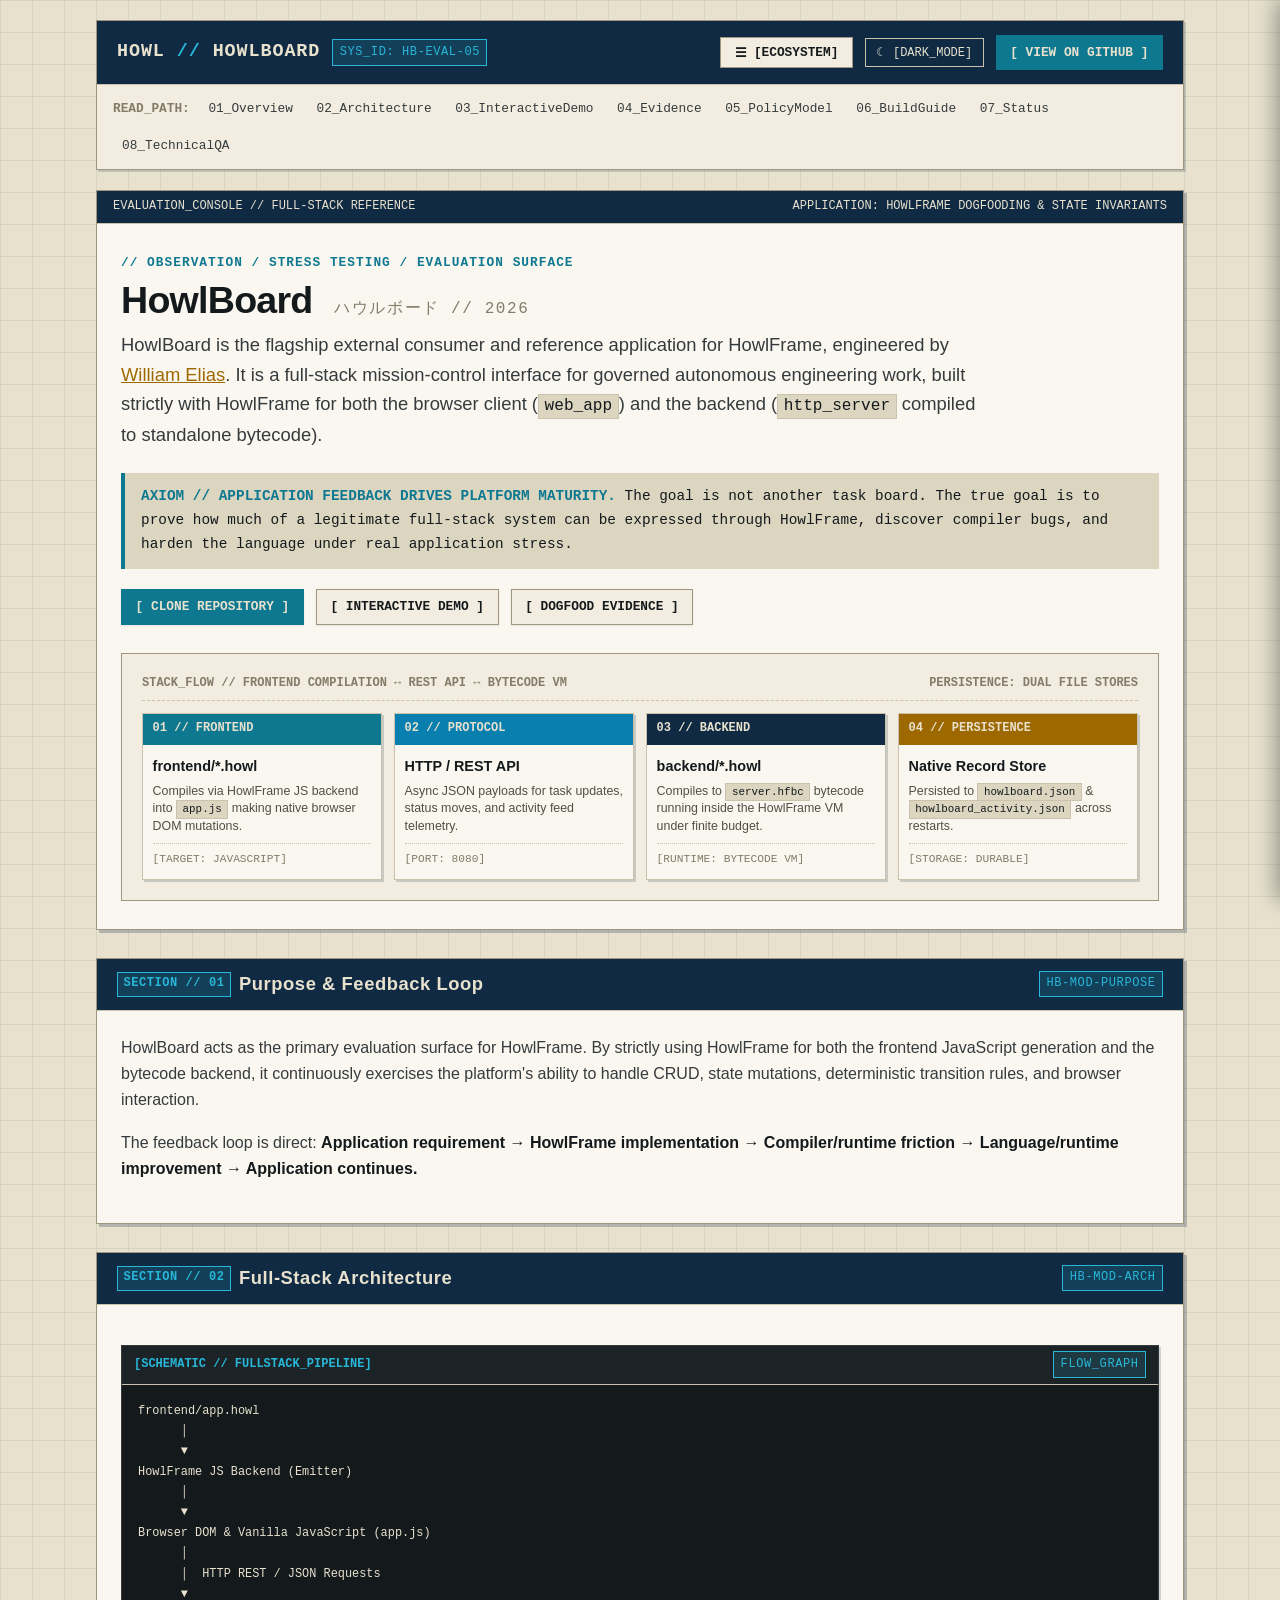
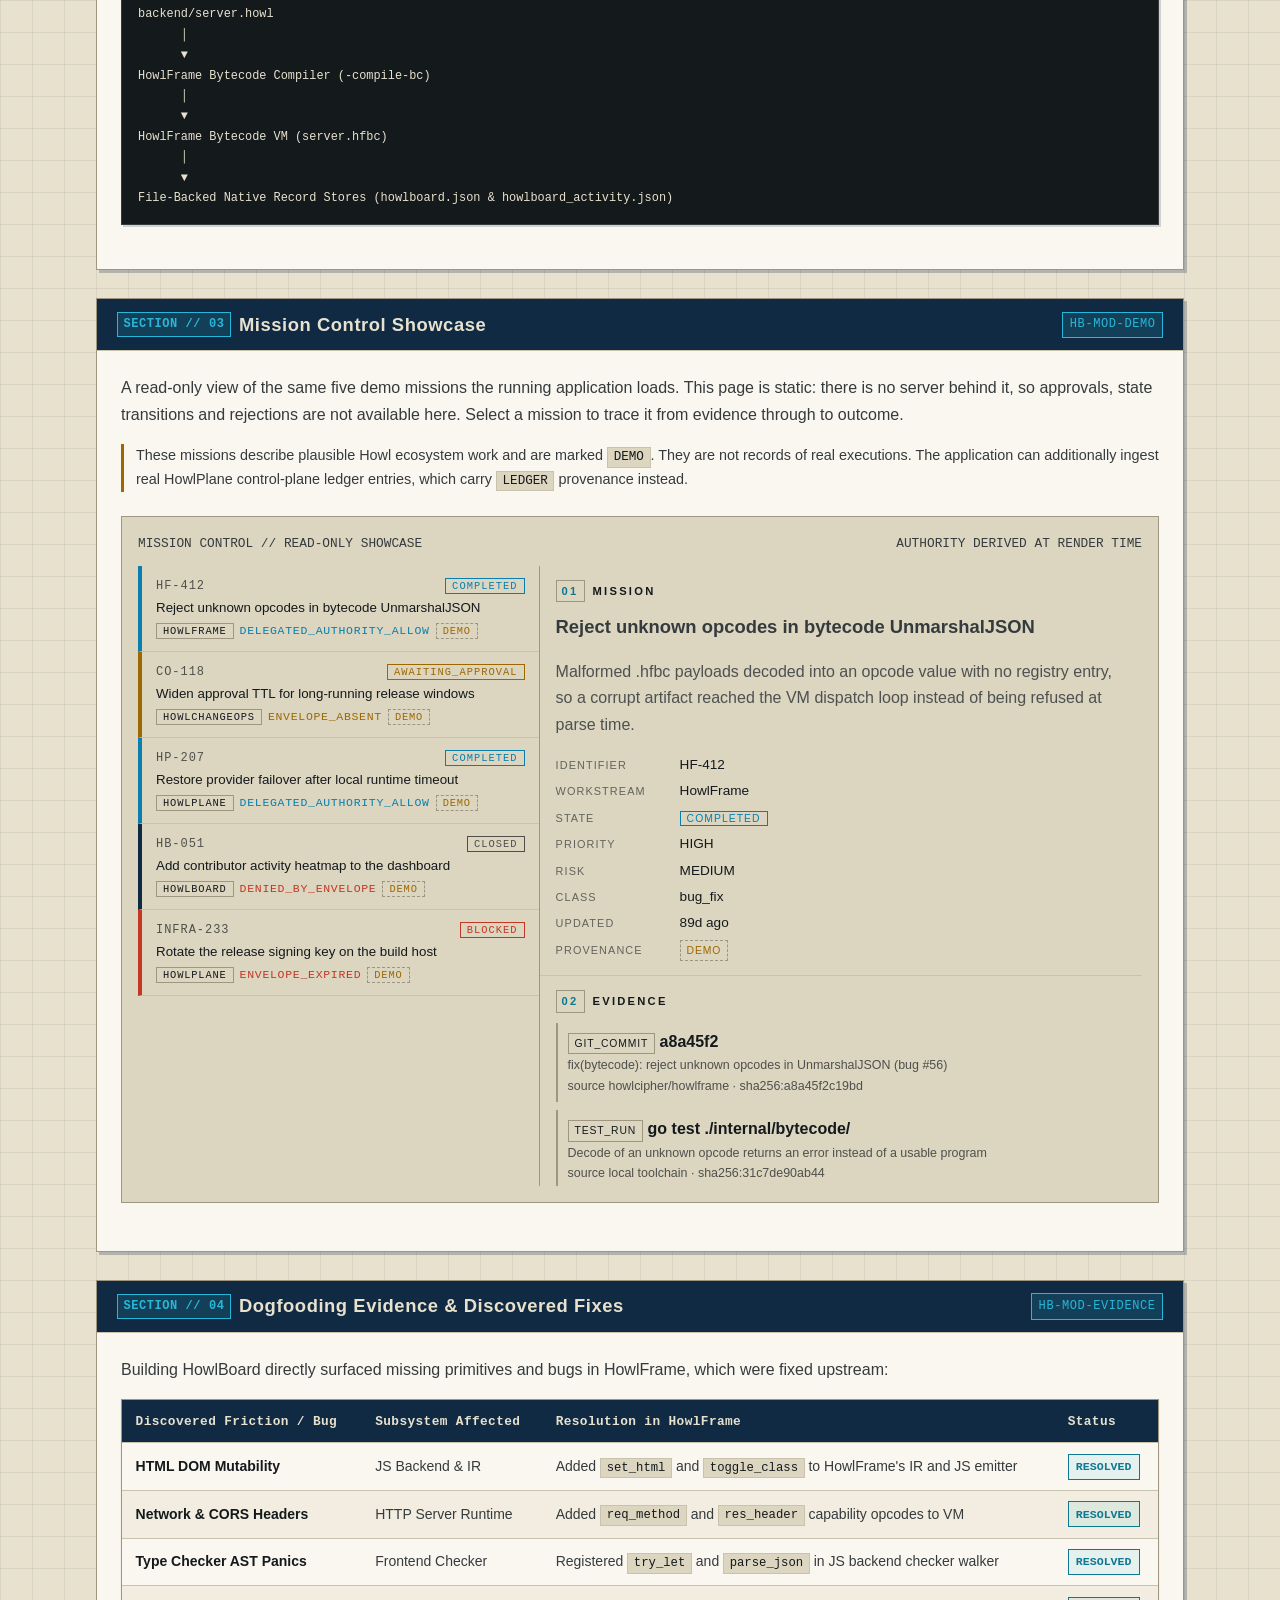
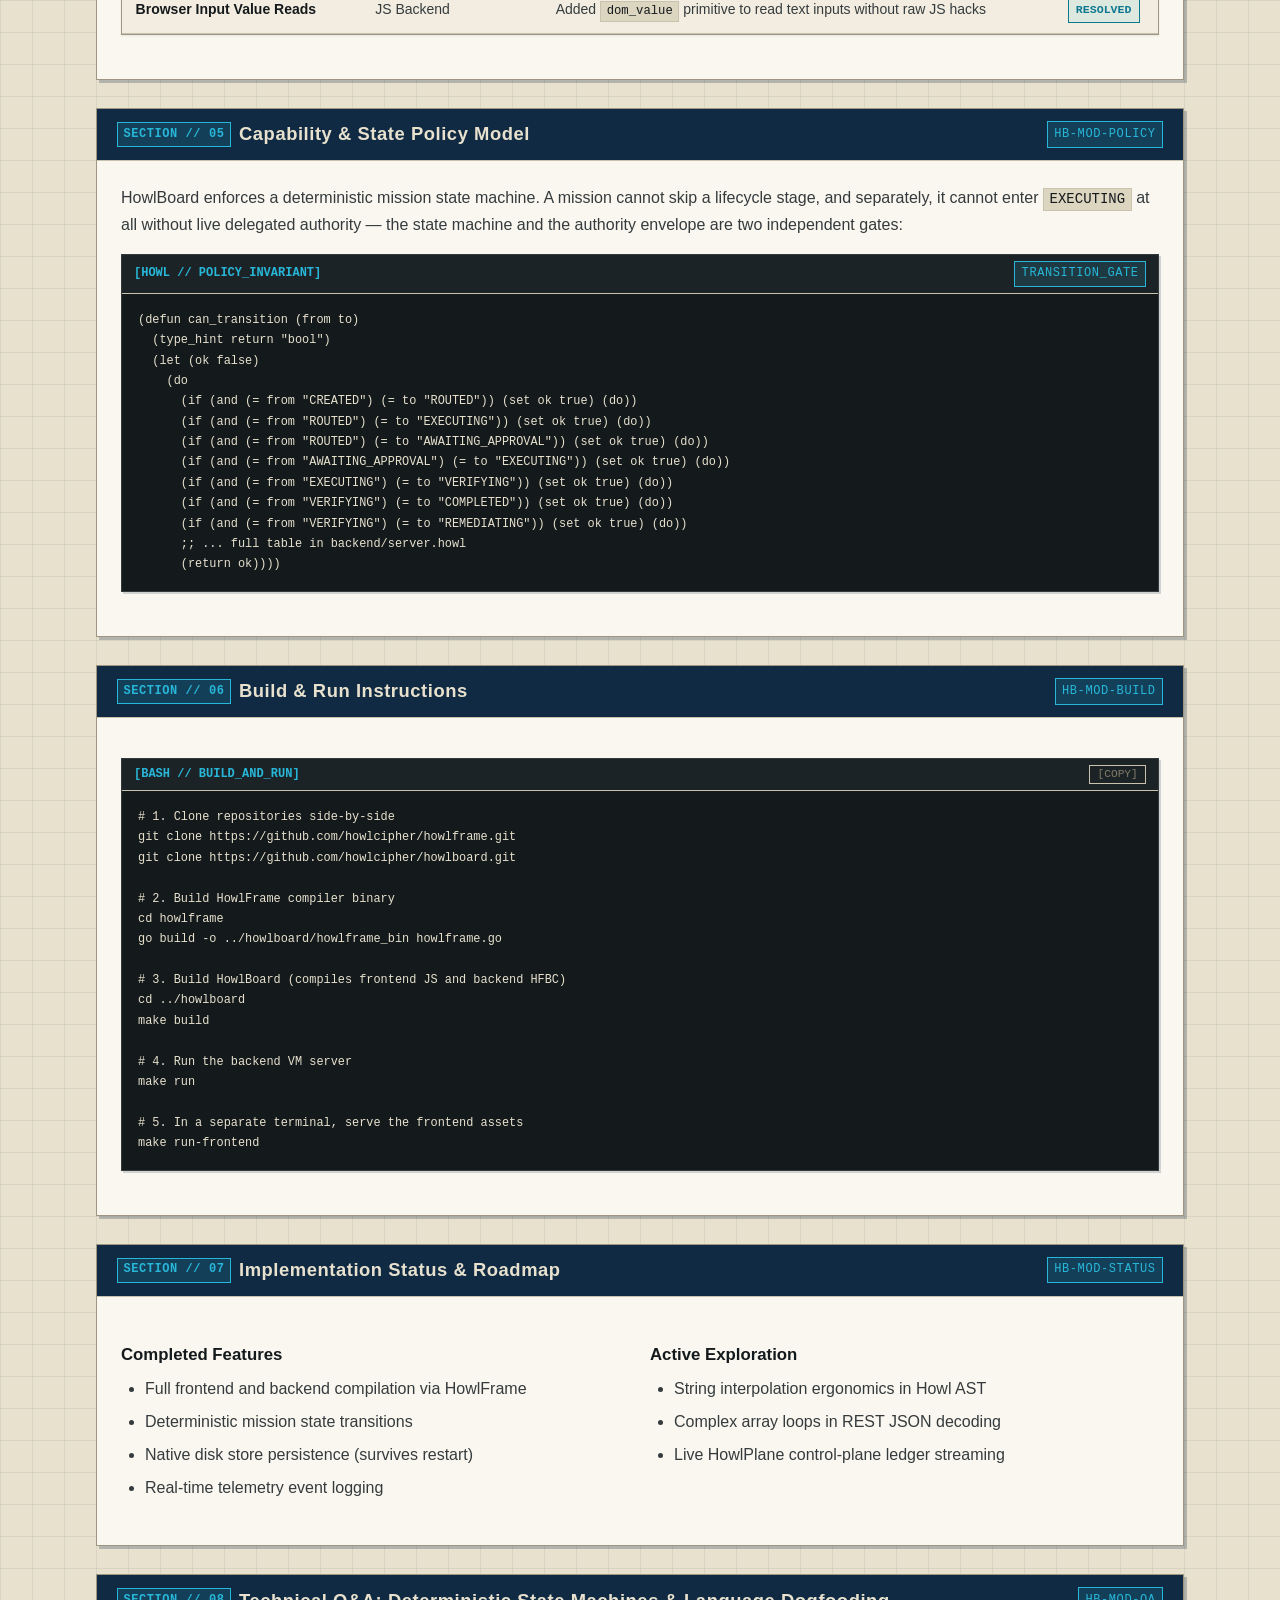
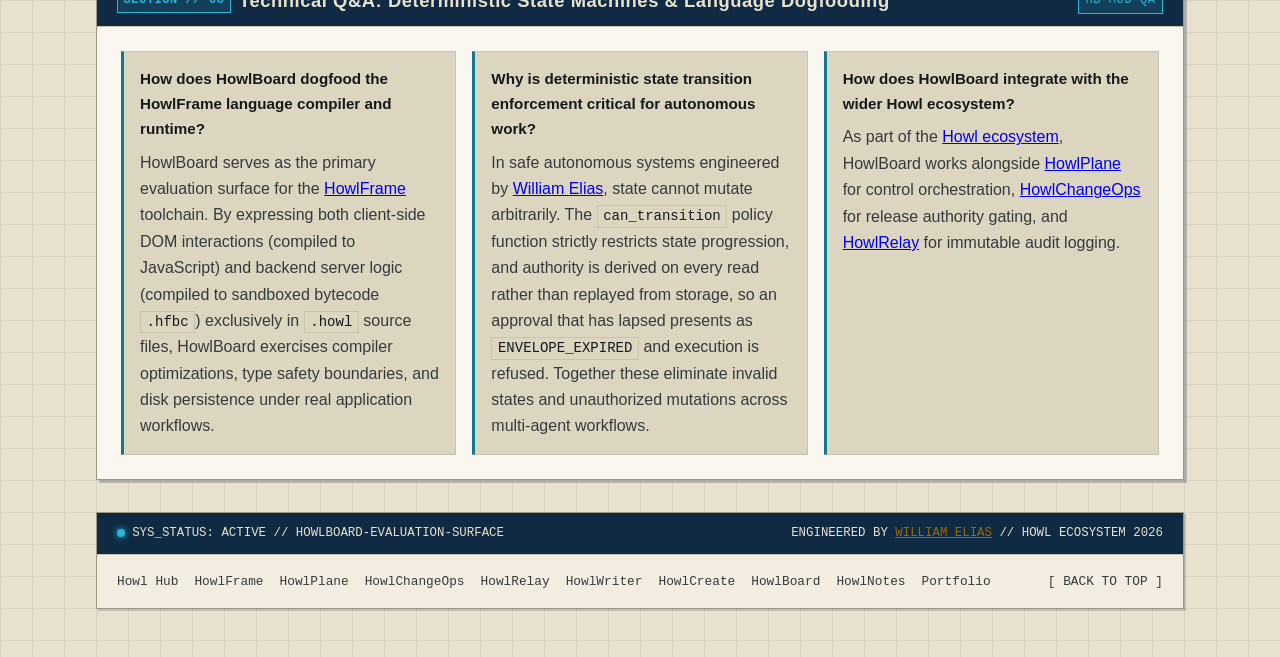
==== commit 1f3920ae: "feat(pages): replace the Kanban console with a read-only mission showcase The published demo rendere" ====
--- a/docs/index.html
+++ b/docs/index.html
@@ -3,14 +3,14 @@
 <head>
     <meta charset="UTF-8">
     <meta name="viewport" content="width=device-width, initial-scale=1">
-    <meta name="description" content="HowlBoard is a full-stack deterministic board and evaluation surface stress-testing HowlFrame compiler pipelines, VM persistence, and state invariant policies.">
+    <meta name="description" content="HowlBoard is the canonical HowlFrame reference application: mission control for autonomous engineering work, showing authority, evidence and verification.">
     <link rel="canonical" href="https://howlcipher.github.io/howlboard/">
 
     <!-- Open Graph Metadata -->
     <meta property="og:type" content="website">
     <meta property="og:site_name" content="HowlBoard">
-    <meta property="og:title" content="HowlBoard | Full-Stack Dogfooding &amp; Evaluation Surface">
-    <meta property="og:description" content="Full-stack deterministic board proving HowlFrame frontend compilation, bytecode VM persistence, and state transition invariant policies.">
+    <meta property="og:title" content="HowlBoard | AI Engineering Mission Control">
+    <meta property="og:description" content="Mission control for governed autonomous engineering work, built end to end in HowlFrame. Authority, evidence, verification and outcome, made inspectable.">
     <meta property="og:url" content="https://howlcipher.github.io/howlboard/">
     <meta property="og:image" content="https://howlcipher.github.io/howlboard/social-preview.png">
     <meta property="og:image:width" content="1200">
@@ -19,8 +19,8 @@
 
     <!-- Twitter Card Metadata -->
     <meta name="twitter:card" content="summary_large_image">
-    <meta name="twitter:title" content="HowlBoard | Full-Stack Dogfooding &amp; Evaluation Surface">
-    <meta name="twitter:description" content="Full-stack deterministic board proving HowlFrame frontend compilation, bytecode VM persistence, and state transition invariant policies.">
+    <meta name="twitter:title" content="HowlBoard | AI Engineering Mission Control">
+    <meta name="twitter:description" content="Mission control for governed autonomous engineering work, built end to end in HowlFrame. Authority, evidence, verification and outcome, made inspectable.">
     <meta name="twitter:image" content="https://howlcipher.github.io/howlboard/social-preview.png">
     <meta name="twitter:image:alt" content="HowlBoard deterministic state matrix and telemetry evaluation surface">
 
@@ -47,7 +47,7 @@
     }
     </script>
 
-    <title>HowlBoard | Full-Stack Dogfooding &amp; Evaluation Surface</title>
+    <title>HowlBoard | AI Engineering Mission Control</title>
     <link rel="stylesheet" href="style.css">
     <link rel="icon" type="image/svg+xml" href="favicon.svg">
     <link rel="alternate icon" type="image/png" href="favicon.png">
@@ -191,12 +191,12 @@
                         <p class="hero-kicker">// observation / stress testing / evaluation surface</p>
                         <h1 id="main-title" class="hero-title">HowlBoard <span class="jp-sub">ハウルボード // 2026</span></h1>
                         <p class="hero-lead">
-                            HowlBoard is the flagship external consumer and reference application for HowlFrame, engineered by <a href="https://howlcipher.github.io/william_elias/" style="color: var(--color-amber); text-decoration: underline;">William Elias</a>. It is a full-stack deterministic task board built strictly with HowlFrame for both the browser client (<code>web_app</code>) and the backend (<code>server</code>).
+                            HowlBoard is the flagship external consumer and reference application for HowlFrame, engineered by <a href="https://howlcipher.github.io/william_elias/" style="color: var(--color-amber); text-decoration: underline;">William Elias</a>. It is a full-stack mission-control interface for governed autonomous engineering work, built strictly with HowlFrame for both the browser client (<code>web_app</code>) and the backend (<code>http_server</code> compiled to standalone bytecode).
                         </p>
                     </div>
 
                     <div class="axiom-card" role="region" aria-label="Core Purpose">
-                        <strong>AXIOM // APPLICATION FEEDBACK DRIVES PLATFORM MATURITY.</strong> The goal is not just another task board. The true goal is to prove how much of a legitimate full-stack system can be expressed through HowlFrame, discover compiler bugs, and harden the language under real application stress.
+                        <strong>AXIOM // APPLICATION FEEDBACK DRIVES PLATFORM MATURITY.</strong> The goal is not another task board. The true goal is to prove how much of a legitimate full-stack system can be expressed through HowlFrame, discover compiler bugs, and harden the language under real application stress.
                     </div>
 
                     <div class="hero-actions">
@@ -311,43 +311,31 @@
             <!-- 03 Interactive Demo Board -->
             <section id="demo" class="tech-panel">
                 <div class="tech-header">
-                    <h2><span class="sec-id">SECTION // 03</span> Interactive State Machine Console</h2>
+                    <h2><span class="sec-id">SECTION // 03</span> Mission Control Showcase</h2>
                     <span class="subsystem-tag">HB-MOD-DEMO</span>
                 </div>
                 <div class="tech-body">
                     <p>
-                        The board below is an interactive client demonstration of HowlBoard's deterministic state machine policy (<code>BACKLOG &rarr; READY &rarr; IN_PROGRESS &rarr; BLOCKED / DONE</code>). Click the transition action buttons on any card to observe policy evaluation:
+                        A read-only view of the same five demo missions the running application loads.
+                        This page is static: there is no server behind it, so approvals, state
+                        transitions and rejections are not available here. Select a mission to trace
+                        it from evidence through to outcome.
+                    </p>
+                    <p class="demo-note">
+                        These missions describe plausible Howl ecosystem work and are marked
+                        <code>DEMO</code>. They are not records of real executions. The application
+                        can additionally ingest real HowlPlane control-plane ledger entries, which
+                        carry <code>LEDGER</code> provenance instead.
                     </p>
 
                     <div class="demo-board-wrap">
                         <div class="demo-board-header">
-                            <span>CONSOLE_TELEMETRY: STATE TRANSITION ENGINE</span>
-                            <span>POLICY: can_transition ENFORCED</span>
-                        </div>
-                        <div id="telemetry-readout" class="demo-console-readout">
-                            [SYSTEM READY] Click any task action button below to test deterministic state machine transition invariants.
-                        </div>
-                        <div class="board-columns">
-                            <div class="board-column">
-                                <div class="col-header">BACKLOG</div>
-                                <div id="demo-backlog" class="col-cards"></div>
-                            </div>
-                            <div class="board-column">
-                                <div class="col-header">READY</div>
-                                <div id="demo-ready" class="col-cards"></div>
-                            </div>
-                            <div class="board-column">
-                                <div class="col-header">IN_PROGRESS</div>
-                                <div id="demo-inprogress" class="col-cards"></div>
-                            </div>
-                            <div class="board-column">
-                                <div class="col-header">BLOCKED</div>
-                                <div id="demo-blocked" class="col-cards"></div>
-                            </div>
-                            <div class="board-column">
-                                <div class="col-header">DONE</div>
-                                <div id="demo-done" class="col-cards"></div>
-                            </div>
+                            <span>MISSION CONTROL // READ-ONLY SHOWCASE</span>
+                            <span>AUTHORITY DERIVED AT RENDER TIME</span>
+                        </div>
+                        <div class="demo-split">
+                            <div id="demo-list" class="demo-list" aria-label="Demo missions"></div>
+                            <div id="demo-detail" class="demo-detail" aria-live="polite"></div>
                         </div>
                     </div>
                 </div>
@@ -412,25 +400,26 @@
                 </div>
                 <div class="tech-body">
                     <p>
-                        HowlBoard enforces a deterministic state machine policy. A task in <code>BACKLOG</code> cannot jump directly to <code>BLOCKED</code> or <code>DONE</code> without transitioning through <code>READY</code> and <code>IN_PROGRESS</code>:
+                        HowlBoard enforces a deterministic mission state machine. A mission cannot skip a lifecycle stage, and separately, it cannot enter <code>EXECUTING</code> at all without live delegated authority &mdash; the state machine and the authority envelope are two independent gates:
                     </p>
                     <div class="code-container">
                         <div class="code-header">
                             <span class="code-title">[HOWL // POLICY_INVARIANT]</span>
                             <span class="subsystem-tag">TRANSITION_GATE</span>
                         </div>
-                        <pre><code>(defun can_transition (from_status to_status)
-  (if (= from_status "BACKLOG")
-    (= to_status "READY")
-    (if (= from_status "READY")
-      (or (= to_status "IN_PROGRESS") (= to_status "BACKLOG"))
-      (if (= from_status "IN_PROGRESS")
-        (or (= to_status "BLOCKED") (= to_status "DONE") (= to_status "READY"))
-        (if (= from_status "BLOCKED")
-          (or (= to_status "IN_PROGRESS") (= to_status "READY"))
-          (if (= from_status "DONE")
-            (= to_status "IN_PROGRESS")
-            false))))))</code></pre>
+                        <pre><code>(defun can_transition (from to)
+  (type_hint return "bool")
+  (let (ok false)
+    (do
+      (if (and (= from "CREATED") (= to "ROUTED")) (set ok true) (do))
+      (if (and (= from "ROUTED") (= to "EXECUTING")) (set ok true) (do))
+      (if (and (= from "ROUTED") (= to "AWAITING_APPROVAL")) (set ok true) (do))
+      (if (and (= from "AWAITING_APPROVAL") (= to "EXECUTING")) (set ok true) (do))
+      (if (and (= from "EXECUTING") (= to "VERIFYING")) (set ok true) (do))
+      (if (and (= from "VERIFYING") (= to "COMPLETED")) (set ok true) (do))
+      (if (and (= from "VERIFYING") (= to "REMEDIATING")) (set ok true) (do))
+      ;; ... full table in backend/server.howl
+      (return ok))))</code></pre>
                     </div>
                 </div>
             </section>
@@ -480,7 +469,7 @@
                             <h3>Completed Features</h3>
                             <ul>
                                 <li>Full frontend and backend compilation via HowlFrame</li>
-                                <li>Deterministic Kanban task state transitions</li>
+                                <li>Deterministic mission state transitions</li>
                                 <li>Native disk store persistence (survives restart)</li>
                                 <li>Real-time telemetry event logging</li>
                             </ul>
@@ -490,12 +479,14 @@
                             <ul>
                                 <li>String interpolation ergonomics in Howl AST</li>
                                 <li>Complex array loops in REST JSON decoding</li>
-                                <li>LLM-assisted task generation bounded by <code>can_transition</code></li>
+                                <li>Live HowlPlane control-plane ledger streaming</li>
                             </ul>
                         </div>
                     </div>
                 </div>
             <!-- 08 Technical Q&A -->
+            </section>
+
             <section id="technical-qa" class="tech-panel">
                 <div class="tech-header">
                     <h2><span class="sec-id">SECTION // 08</span> Technical Q&amp;A: Deterministic State Machines &amp; Language Dogfooding</h2>
@@ -510,9 +501,9 @@
                             </p>
                         </div>
                         <div class="qa-item">
-                            <h3>Why is deterministic state transition enforcement critical for task boards?</h3>
+                            <h3>Why is deterministic state transition enforcement critical for autonomous work?</h3>
                             <p>
-                                In safe autonomous systems engineered by <a href="https://howlcipher.github.io/william_elias/">William Elias</a>, state cannot mutate arbitrarily. The <code>can_transition</code> policy function strictly restricts state progression (e.g., tasks must move through <code>READY</code> and <code>IN_PROGRESS</code> before completion), eliminating race conditions, invalid states, and unauthorized mutations across multi-agent workflows.
+                                In safe autonomous systems engineered by <a href="https://howlcipher.github.io/william_elias/">William Elias</a>, state cannot mutate arbitrarily. The <code>can_transition</code> policy function strictly restricts state progression, and authority is derived on every read rather than replayed from storage, so an approval that has lapsed presents as <code>ENVELOPE_EXPIRED</code> and execution is refused. Together these eliminate invalid states and unauthorized mutations across multi-agent workflows.
                             </p>
                         </div>
                         <div class="qa-item">
--- a/docs/style.css
+++ b/docs/style.css
@@ -1047,3 +1047,176 @@
     transition-duration: 0.01ms !important;
   }
 }
+
+/* ============================================================================
+   SECTION 03 - Mission control showcase (read-only)
+   Mirrors the running application's spine so the published demo cannot drift
+   from the product it illustrates.
+   ========================================================================= */
+
+.demo-note {
+    border-left: 3px solid var(--color-amber);
+    padding-left: 12px;
+    font-size: 0.9rem;
+}
+
+.demo-split {
+    display: grid;
+    grid-template-columns: minmax(0, 4fr) minmax(0, 6fr);
+    gap: 0;
+}
+
+.demo-list {
+    border-right: 1px solid var(--border-medium);
+    max-height: 620px;
+    overflow-y: auto;
+}
+
+.demo-row {
+    display: block;
+    width: 100%;
+    text-align: left;
+    background: transparent;
+    border: 0;
+    border-bottom: 1px solid var(--border-subtle);
+    border-left: 4px solid var(--border-medium);
+    padding: 12px 14px;
+    cursor: pointer;
+    font-family: var(--font-mono);
+    color: inherit;
+}
+.demo-row:hover { background: var(--bg-sunken); }
+.demo-row[aria-current="true"] { background: var(--bg-sunken); }
+.demo-row.s-EXECUTING { border-left-color: var(--color-cyan); }
+.demo-row.s-AWAITING_APPROVAL { border-left-color: var(--color-amber); }
+.demo-row.s-BLOCKED { border-left-color: var(--color-red); }
+.demo-row.s-COMPLETED { border-left-color: var(--color-blue); }
+.demo-row.s-CLOSED { border-left-color: var(--border-strong); }
+
+.demo-row-top { display: flex; justify-content: space-between; gap: 10px; align-items: baseline; }
+.demo-id { font-size: 0.75rem; letter-spacing: 0.08em; opacity: 0.7; }
+.demo-row-title { display: block; margin: 6px 0 8px; font-family: var(--font-sans); }
+.demo-row-meta { display: flex; flex-wrap: wrap; gap: 6px; align-items: center; }
+
+.demo-detail { max-height: 620px; overflow-y: auto; }
+.demo-stage { border-bottom: 1px solid var(--border-subtle); padding: 14px 16px; }
+.demo-stage:last-child { border-bottom: 0; }
+.demo-stage > h4 {
+    margin: 0 0 10px;
+    font-size: 0.7rem;
+    letter-spacing: 0.2em;
+    text-transform: uppercase;
+    font-weight: 600;
+    display: flex;
+    align-items: center;
+    gap: 8px;
+}
+.demo-stage > h4::before {
+    content: attr(data-step);
+    border: 1px solid var(--border-medium);
+    padding: 1px 5px;
+    color: var(--color-cyan);
+}
+
+.demo-title { font-size: 1.15rem; font-weight: 700; margin: 0 0 4px; }
+.demo-desc { margin: 0 0 10px; opacity: 0.85; }
+.demo-kv { display: grid; grid-template-columns: minmax(110px, auto) 1fr; gap: 4px 14px; margin: 0; font-size: 0.85rem; }
+.demo-kv dt { font-size: 0.68rem; letter-spacing: 0.1em; text-transform: uppercase; opacity: 0.6; padding-top: 3px; }
+.demo-kv dd { margin: 0; overflow-wrap: anywhere; }
+
+.demo-item { border-left: 2px solid var(--border-medium); padding: 6px 0 6px 10px; margin-bottom: 8px; }
+.demo-sub { display: block; font-size: 0.78rem; opacity: 0.7; overflow-wrap: anywhere; }
+.demo-tag, .demo-badge {
+    display: inline-block;
+    font-size: 0.65rem;
+    letter-spacing: 0.08em;
+    text-transform: uppercase;
+    border: 1px solid var(--border-medium);
+    padding: 1px 6px;
+}
+.demo-badge { border-style: dashed; color: var(--color-amber); }
+
+.demo-state {
+    font-size: 0.65rem;
+    letter-spacing: 0.1em;
+    text-transform: uppercase;
+    border: 1px solid currentColor;
+    padding: 1px 6px;
+    white-space: nowrap;
+}
+.demo-state.s-EXECUTING { color: var(--color-cyan); }
+.demo-state.s-AWAITING_APPROVAL { color: var(--color-amber); }
+.demo-state.s-BLOCKED { color: var(--color-red); }
+.demo-state.s-COMPLETED { color: var(--color-blue); }
+.demo-state.s-CLOSED { opacity: 0.7; }
+
+.demo-status { font-size: 0.72rem; letter-spacing: 0.06em; white-space: nowrap; }
+.demo-status.st-PASS, .demo-status.st-passed { color: var(--color-blue); }
+.demo-status.st-FAIL, .demo-status.st-failed { color: var(--color-red); }
+.demo-status.st-PENDING { color: var(--color-amber); }
+.demo-status.st-EXPIRED { color: var(--color-red); }
+.demo-status.st-claimed { color: var(--color-amber); }
+.demo-status.st-DELEGATED_AUTHORITY_ALLOW { color: var(--color-blue); }
+.demo-status.st-ENVELOPE_EXPIRED, .demo-status.st-DENIED_BY_ENVELOPE { color: var(--color-red); }
+.demo-status.st-ENVELOPE_ABSENT { color: var(--color-amber); }
+
+.demo-banner { border: 1px solid currentColor; padding: 8px 10px; margin: 0 0 10px; font-size: 0.8rem; letter-spacing: 0.06em; }
+.demo-banner.env-DELEGATED_AUTHORITY_ALLOW { color: var(--color-blue); }
+.demo-banner.env-ENVELOPE_EXPIRED, .demo-banner.env-DENIED_BY_ENVELOPE { color: var(--color-red); }
+.demo-banner.env-ENVELOPE_ABSENT { color: var(--color-amber); }
+
+.demo-gate { display: flex; justify-content: space-between; gap: 10px; }
+
+.demo-step { display: flex; gap: 10px; align-items: baseline; padding: 3px 0; }
+.demo-marker { width: 1.8em; flex: none; opacity: 0.6; }
+.demo-step.p-complete .demo-marker { color: var(--color-blue); }
+.demo-step.p-active .demo-marker { color: var(--color-cyan); }
+.demo-step.p-failed .demo-marker { color: var(--color-red); }
+.demo-step.p-skipped { opacity: 0.55; text-decoration: line-through; }
+
+.demo-verify {
+    display: flex;
+    flex-wrap: wrap;
+    gap: 10px;
+    justify-content: space-between;
+    align-items: baseline;
+    border-left: 3px solid var(--border-medium);
+    padding: 6px 0 6px 10px;
+    margin-bottom: 6px;
+}
+.demo-verify.v-passed { border-left-color: var(--color-blue); }
+.demo-verify.v-failed { border-left-color: var(--color-red); }
+.demo-verify.v-claimed { border-left-color: var(--color-amber); }
+.demo-claim { display: block; color: var(--color-amber); font-size: 0.76rem; }
+
+.demo-outcome { font-size: 1.1rem; font-weight: 700; letter-spacing: 0.04em; margin: 0; }
+.demo-outcome.o-task_completed { color: var(--color-blue); }
+.demo-outcome.o-task_failed { color: var(--color-red); }
+.demo-outcome.o-pending { opacity: 0.6; }
+
+.demo-timeline { border-left: 1px solid var(--border-medium); margin-left: 5px; }
+.demo-event { display: flex; gap: 12px; padding: 4px 0 4px 12px; font-size: 0.82rem; }
+.demo-at { flex: none; opacity: 0.6; font-size: 0.75rem; }
+.demo-who { opacity: 0.7; font-size: 0.78rem; margin-left: 6px; }
+
+/* Section 08 markup referenced these but they were never defined. */
+.qa-grid {
+    display: grid;
+    grid-template-columns: repeat(auto-fit, minmax(280px, 1fr));
+    gap: 16px;
+}
+.qa-item {
+    background: var(--bg-sunken);
+    border: 1px solid var(--border-subtle);
+    border-left: 3px solid var(--color-cyan);
+    padding: 14px 16px;
+}
+.qa-item h3 { margin-top: 0; font-size: 0.95rem; }
+.qa-item p:last-child { margin-bottom: 0; }
+
+@media (max-width: 820px) {
+    .demo-split { grid-template-columns: minmax(0, 1fr); }
+    .demo-list { border-right: 0; border-bottom: 1px solid var(--border-medium); max-height: 320px; }
+    .demo-kv { grid-template-columns: minmax(0, 1fr); }
+    .demo-kv dt { padding-top: 8px; }
+}
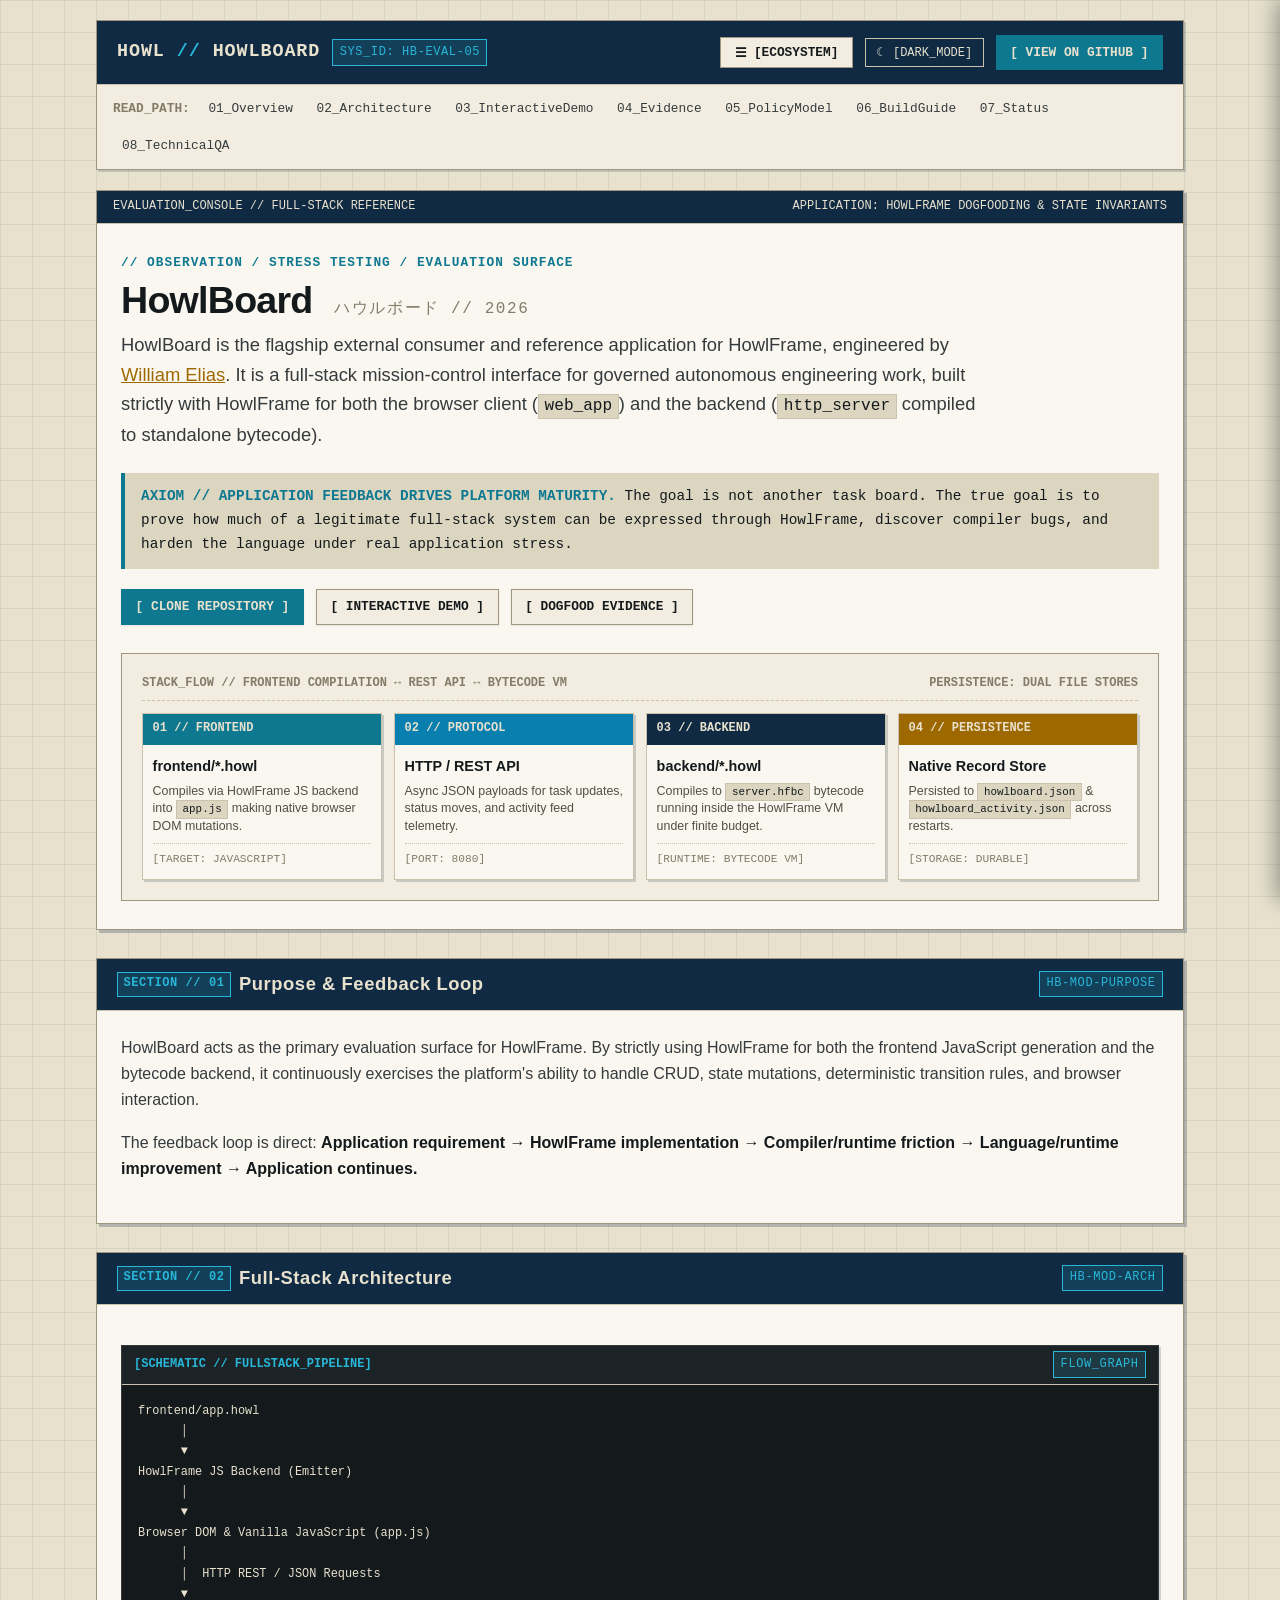
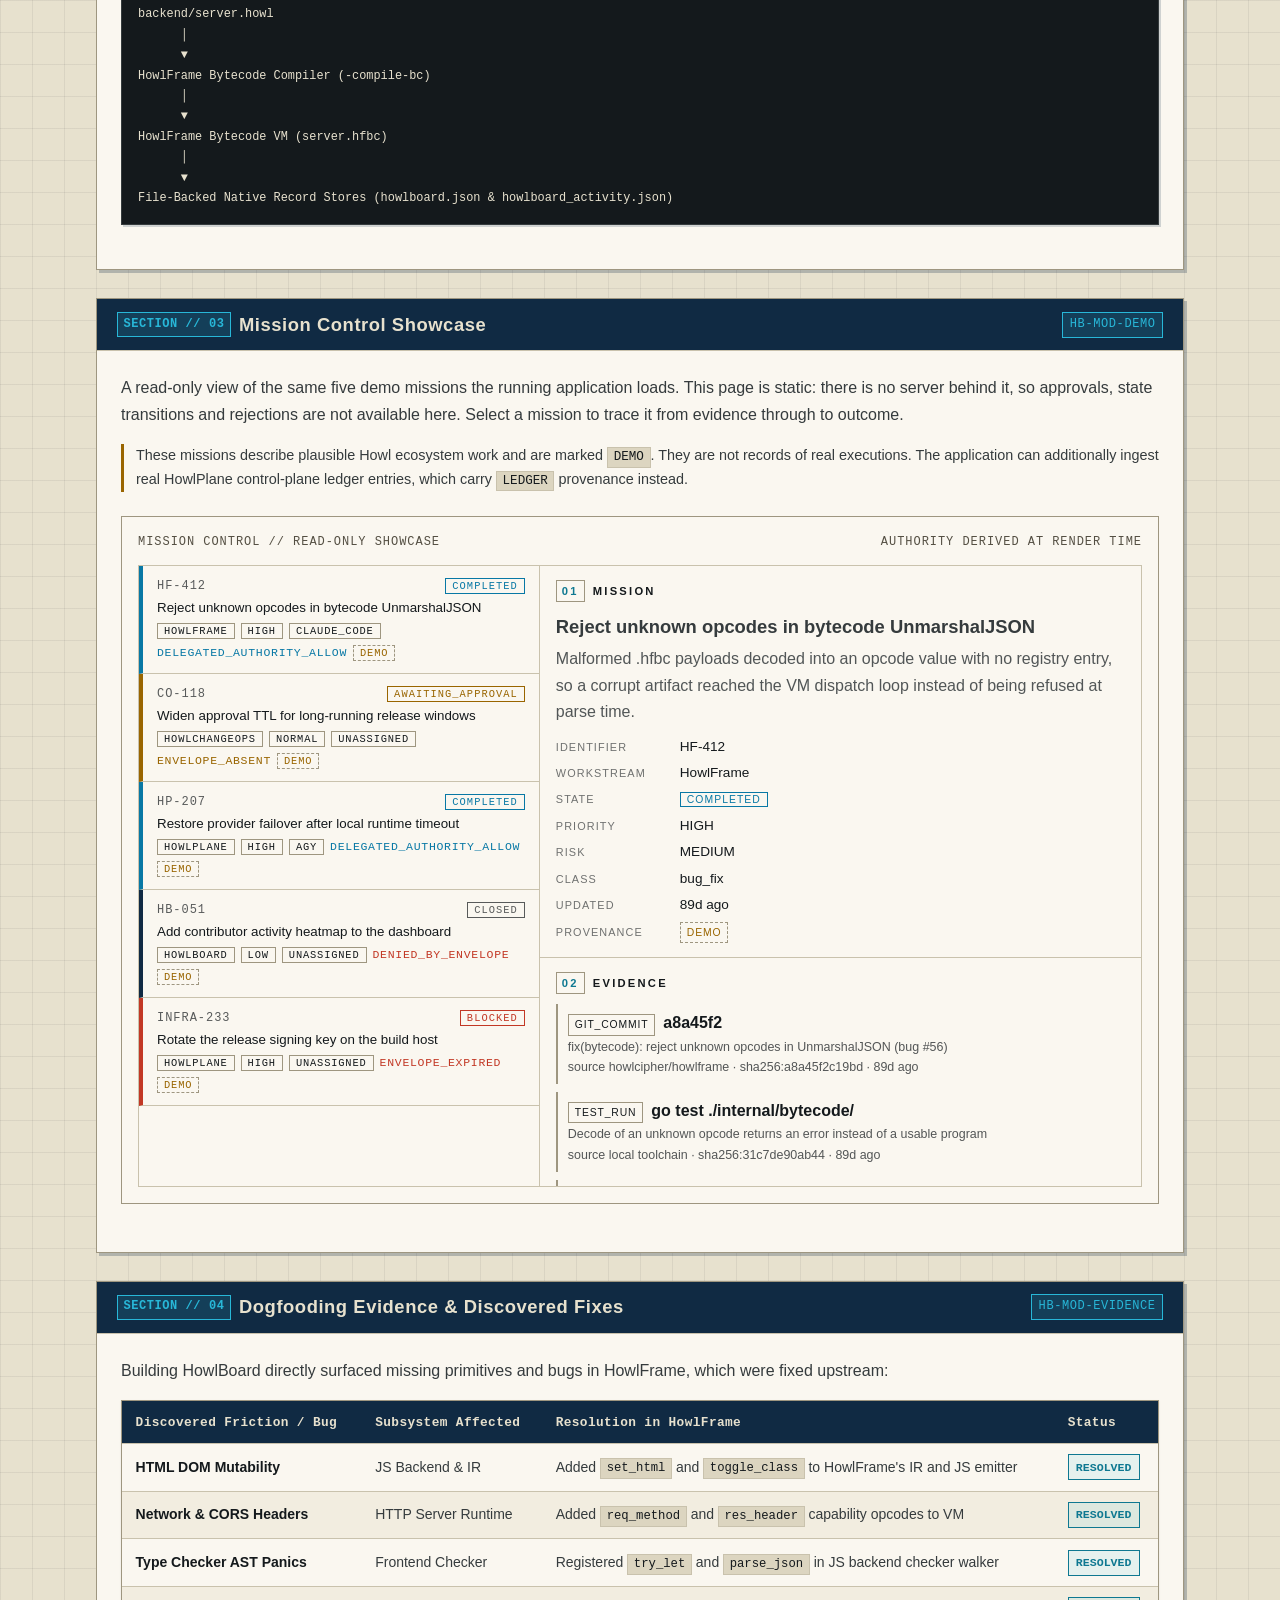
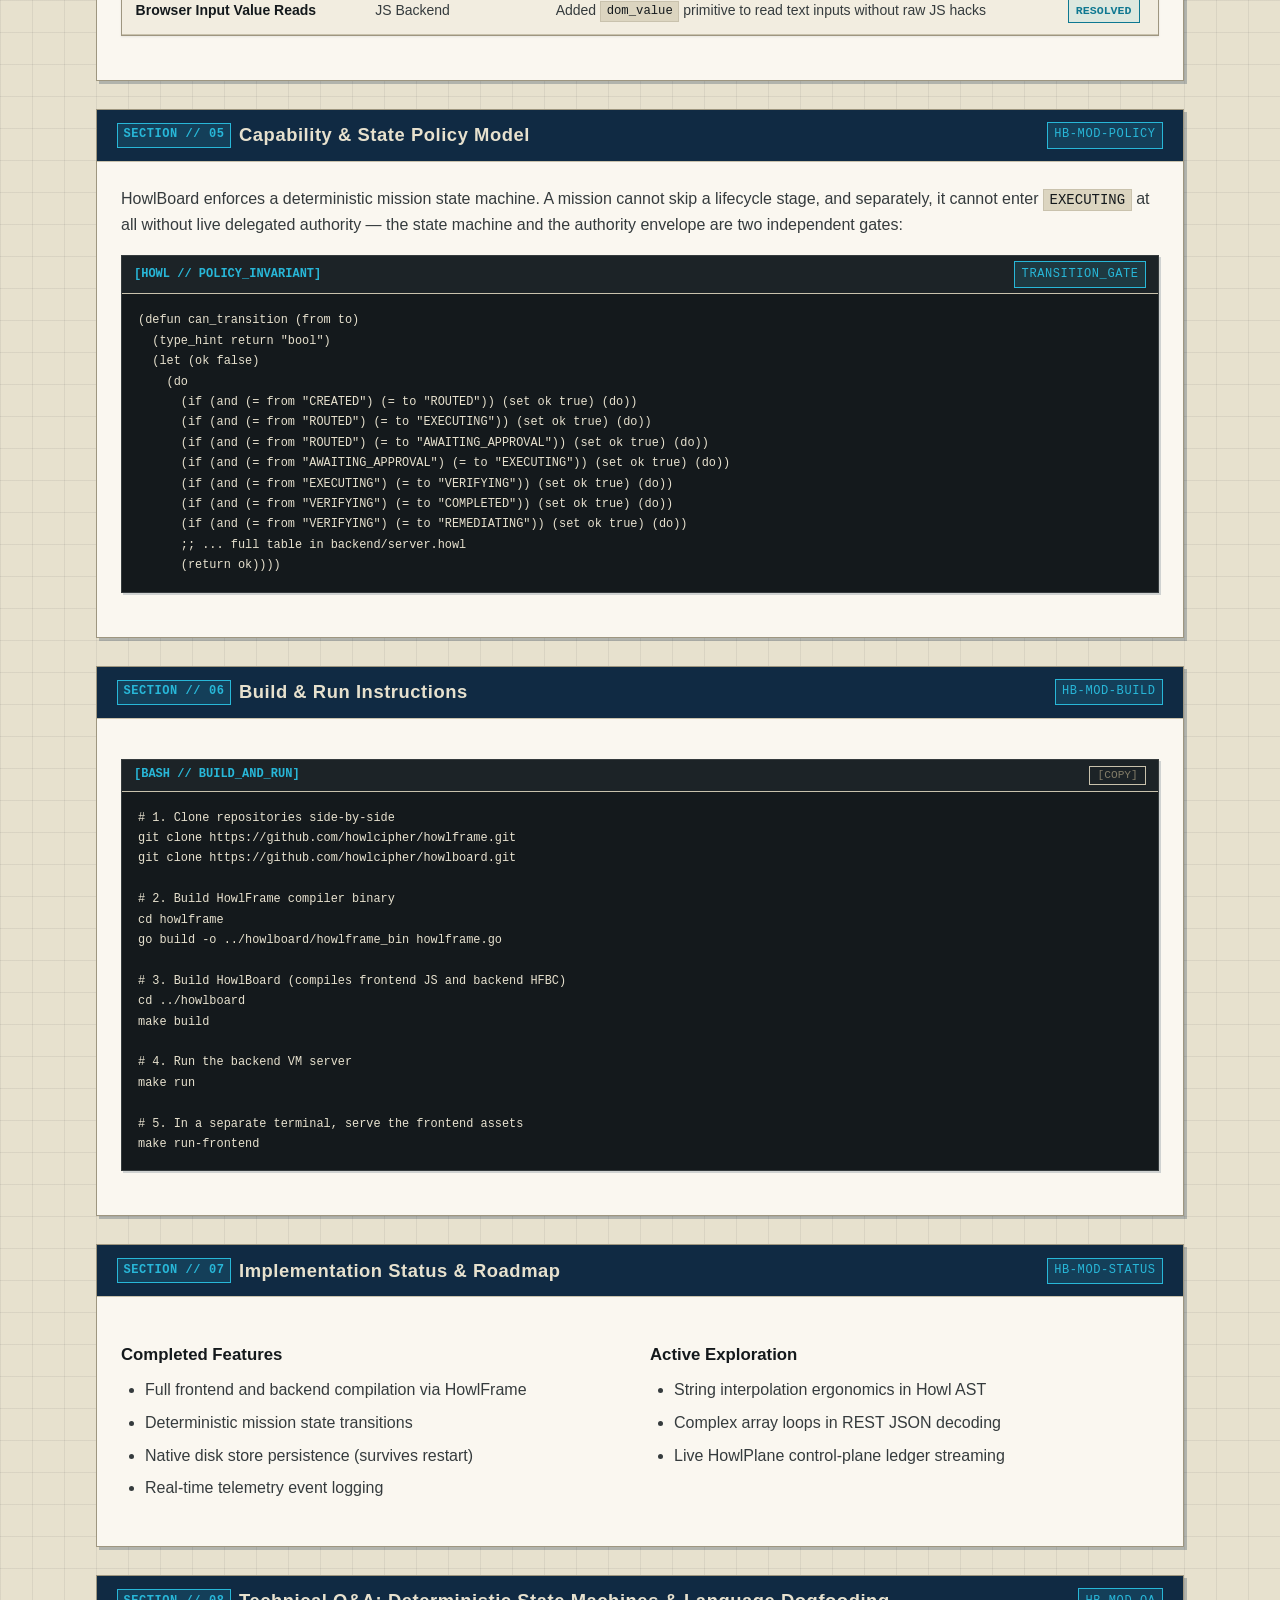
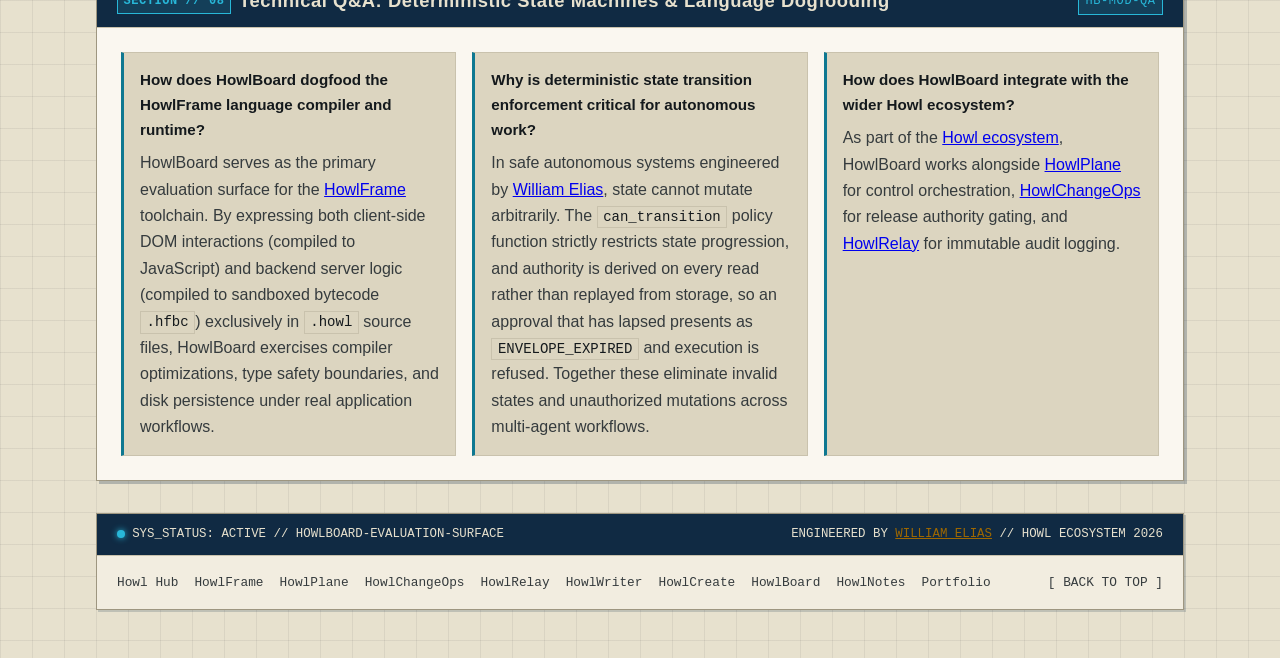
==== commit 638686b1: "refactor: compile the published demo from HowlFrame and share its renderer The published showcase wa" ====
--- a/docs/index.html
+++ b/docs/index.html
@@ -545,5 +545,6 @@
     </div>
 
     <script src="script.js"></script>
+    <script src="demo.js"></script>
 </body>
 </html>
--- a/docs/style.css
+++ b/docs/style.css
@@ -620,9 +620,25 @@
    INTERACTIVE DEMO BOARD
    ========================================================================== */
 
+/* Demo-scoped status colours. The site's shared accent tokens sit between
+   3.0 and 3.7 against this surface, which is fine for headings but not for the
+   0.65-0.72rem status text the showcase uses, so the demo defines its own. */
+:root {
+  --demo-ok: #0878a5;
+  --demo-warn: #996500;
+  --demo-bad: #c23825;
+  --demo-info: #0e7891;
+}
+[data-theme="dark"] {
+  --demo-ok: #0a9bd6;
+  --demo-warn: #c78300;
+  --demo-bad: #e06d5e;
+  --demo-info: #129ec0;
+}
+
 .demo-board-wrap {
   margin: 1.5rem 0;
-  background: var(--bg-sunken);
+  background: var(--bg-panel);
   border: 1px solid var(--border-medium);
   padding: 1rem;
 }
@@ -1047,176 +1063,211 @@
     transition-duration: 0.01ms !important;
   }
 }
-
 /* ============================================================================
    SECTION 03 - Mission control showcase (read-only)
-   Mirrors the running application's spine so the published demo cannot drift
-   from the product it illustrates.
+
+   The showcase is compiled from docs/demo.howl and imports the same rendering
+   module as the application, so it emits the application's class names. These
+   rules restyle those names for the published site's palette, scoped to the
+   demo container so they cannot leak into the rest of the page.
    ========================================================================= */
 
+:root {
+  --demo-ok: #0878a5;
+  --demo-warn: #996500;
+  --demo-bad: #c23825;
+  --demo-info: #0e7891;
+}
+[data-theme="dark"] {
+  --demo-ok: #0a9bd6;
+  --demo-warn: #c78300;
+  --demo-bad: #e06d5e;
+  --demo-info: #129ec0;
+}
+
 .demo-note {
-    border-left: 3px solid var(--color-amber);
-    padding-left: 12px;
-    font-size: 0.9rem;
+  border-left: 3px solid var(--demo-warn);
+  padding-left: 12px;
+  font-size: 0.9rem;
+}
+
+.demo-board-wrap {
+  margin: 1.5rem 0;
+  background: var(--bg-panel);
+  border: 1px solid var(--border-medium);
+  padding: 1rem;
+}
+
+.demo-board-header {
+  display: flex;
+  justify-content: space-between;
+  align-items: center;
+  gap: 10px;
+  flex-wrap: wrap;
+  margin-bottom: 0.75rem;
+  font-family: var(--font-mono);
+  font-size: 0.75rem;
+  letter-spacing: 0.08em;
+  color: var(--text-muted);
 }
 
 .demo-split {
-    display: grid;
-    grid-template-columns: minmax(0, 4fr) minmax(0, 6fr);
-    gap: 0;
-}
-
-.demo-list {
-    border-right: 1px solid var(--border-medium);
-    max-height: 620px;
-    overflow-y: auto;
-}
-
-.demo-row {
-    display: block;
-    width: 100%;
-    text-align: left;
-    background: transparent;
-    border: 0;
-    border-bottom: 1px solid var(--border-subtle);
-    border-left: 4px solid var(--border-medium);
-    padding: 12px 14px;
-    cursor: pointer;
-    font-family: var(--font-mono);
-    color: inherit;
-}
-.demo-row:hover { background: var(--bg-sunken); }
-.demo-row[aria-current="true"] { background: var(--bg-sunken); }
-.demo-row.s-EXECUTING { border-left-color: var(--color-cyan); }
-.demo-row.s-AWAITING_APPROVAL { border-left-color: var(--color-amber); }
-.demo-row.s-BLOCKED { border-left-color: var(--color-red); }
-.demo-row.s-COMPLETED { border-left-color: var(--color-blue); }
-.demo-row.s-CLOSED { border-left-color: var(--border-strong); }
-
-.demo-row-top { display: flex; justify-content: space-between; gap: 10px; align-items: baseline; }
-.demo-id { font-size: 0.75rem; letter-spacing: 0.08em; opacity: 0.7; }
-.demo-row-title { display: block; margin: 6px 0 8px; font-family: var(--font-sans); }
-.demo-row-meta { display: flex; flex-wrap: wrap; gap: 6px; align-items: center; }
-
+  display: grid;
+  grid-template-columns: minmax(0, 4fr) minmax(0, 6fr);
+  gap: 0;
+  border: 1px solid var(--border-subtle);
+}
+
+.demo-list { border-right: 1px solid var(--border-subtle); max-height: 620px; overflow-y: auto; }
 .demo-detail { max-height: 620px; overflow-y: auto; }
-.demo-stage { border-bottom: 1px solid var(--border-subtle); padding: 14px 16px; }
-.demo-stage:last-child { border-bottom: 0; }
-.demo-stage > h4 {
-    margin: 0 0 10px;
-    font-size: 0.7rem;
-    letter-spacing: 0.2em;
-    text-transform: uppercase;
-    font-weight: 600;
-    display: flex;
-    align-items: center;
-    gap: 8px;
-}
-.demo-stage > h4::before {
-    content: attr(data-step);
-    border: 1px solid var(--border-medium);
-    padding: 1px 5px;
-    color: var(--color-cyan);
-}
-
-.demo-title { font-size: 1.15rem; font-weight: 700; margin: 0 0 4px; }
-.demo-desc { margin: 0 0 10px; opacity: 0.85; }
-.demo-kv { display: grid; grid-template-columns: minmax(110px, auto) 1fr; gap: 4px 14px; margin: 0; font-size: 0.85rem; }
-.demo-kv dt { font-size: 0.68rem; letter-spacing: 0.1em; text-transform: uppercase; opacity: 0.6; padding-top: 3px; }
-.demo-kv dd { margin: 0; overflow-wrap: anywhere; }
-
-.demo-item { border-left: 2px solid var(--border-medium); padding: 6px 0 6px 10px; margin-bottom: 8px; }
-.demo-sub { display: block; font-size: 0.78rem; opacity: 0.7; overflow-wrap: anywhere; }
-.demo-tag, .demo-badge {
-    display: inline-block;
-    font-size: 0.65rem;
-    letter-spacing: 0.08em;
-    text-transform: uppercase;
-    border: 1px solid var(--border-medium);
-    padding: 1px 6px;
-}
-.demo-badge { border-style: dashed; color: var(--color-amber); }
-
-.demo-state {
-    font-size: 0.65rem;
-    letter-spacing: 0.1em;
-    text-transform: uppercase;
-    border: 1px solid currentColor;
-    padding: 1px 6px;
-    white-space: nowrap;
-}
-.demo-state.s-EXECUTING { color: var(--color-cyan); }
-.demo-state.s-AWAITING_APPROVAL { color: var(--color-amber); }
-.demo-state.s-BLOCKED { color: var(--color-red); }
-.demo-state.s-COMPLETED { color: var(--color-blue); }
-.demo-state.s-CLOSED { opacity: 0.7; }
-
-.demo-status { font-size: 0.72rem; letter-spacing: 0.06em; white-space: nowrap; }
-.demo-status.st-PASS, .demo-status.st-passed { color: var(--color-blue); }
-.demo-status.st-FAIL, .demo-status.st-failed { color: var(--color-red); }
-.demo-status.st-PENDING { color: var(--color-amber); }
-.demo-status.st-EXPIRED { color: var(--color-red); }
-.demo-status.st-claimed { color: var(--color-amber); }
-.demo-status.st-DELEGATED_AUTHORITY_ALLOW { color: var(--color-blue); }
-.demo-status.st-ENVELOPE_EXPIRED, .demo-status.st-DENIED_BY_ENVELOPE { color: var(--color-red); }
-.demo-status.st-ENVELOPE_ABSENT { color: var(--color-amber); }
-
-.demo-banner { border: 1px solid currentColor; padding: 8px 10px; margin: 0 0 10px; font-size: 0.8rem; letter-spacing: 0.06em; }
-.demo-banner.env-DELEGATED_AUTHORITY_ALLOW { color: var(--color-blue); }
-.demo-banner.env-ENVELOPE_EXPIRED, .demo-banner.env-DENIED_BY_ENVELOPE { color: var(--color-red); }
-.demo-banner.env-ENVELOPE_ABSENT { color: var(--color-amber); }
-
-.demo-gate { display: flex; justify-content: space-between; gap: 10px; }
-
-.demo-step { display: flex; gap: 10px; align-items: baseline; padding: 3px 0; }
-.demo-marker { width: 1.8em; flex: none; opacity: 0.6; }
-.demo-step.p-complete .demo-marker { color: var(--color-blue); }
-.demo-step.p-active .demo-marker { color: var(--color-cyan); }
-.demo-step.p-failed .demo-marker { color: var(--color-red); }
-.demo-step.p-skipped { opacity: 0.55; text-decoration: line-through; }
-
-.demo-verify {
-    display: flex;
-    flex-wrap: wrap;
-    gap: 10px;
-    justify-content: space-between;
-    align-items: baseline;
-    border-left: 3px solid var(--border-medium);
-    padding: 6px 0 6px 10px;
-    margin-bottom: 6px;
-}
-.demo-verify.v-passed { border-left-color: var(--color-blue); }
-.demo-verify.v-failed { border-left-color: var(--color-red); }
-.demo-verify.v-claimed { border-left-color: var(--color-amber); }
-.demo-claim { display: block; color: var(--color-amber); font-size: 0.76rem; }
-
-.demo-outcome { font-size: 1.1rem; font-weight: 700; letter-spacing: 0.04em; margin: 0; }
-.demo-outcome.o-task_completed { color: var(--color-blue); }
-.demo-outcome.o-task_failed { color: var(--color-red); }
-.demo-outcome.o-pending { opacity: 0.6; }
-
-.demo-timeline { border-left: 1px solid var(--border-medium); margin-left: 5px; }
-.demo-event { display: flex; gap: 12px; padding: 4px 0 4px 12px; font-size: 0.82rem; }
-.demo-at { flex: none; opacity: 0.6; font-size: 0.75rem; }
-.demo-who { opacity: 0.7; font-size: 0.78rem; margin-left: 6px; }
+
+/* --- rows, as emitted by view/render_row --- */
+.demo-board-wrap .mission-row {
+  display: block;
+  width: 100%;
+  text-align: left;
+  background: transparent;
+  border: 0;
+  border-bottom: 1px solid var(--border-subtle);
+  border-left: 4px solid var(--border-medium);
+  padding: 12px 14px;
+  cursor: pointer;
+  font-family: var(--font-mono);
+  color: inherit;
+}
+.demo-board-wrap .mission-row:hover { background: var(--bg-sunken); }
+.demo-board-wrap .mission-row.s-EXECUTING { border-left-color: var(--demo-info); }
+.demo-board-wrap .mission-row.s-AWAITING_APPROVAL { border-left-color: var(--demo-warn); }
+.demo-board-wrap .mission-row.s-BLOCKED { border-left-color: var(--demo-bad); }
+.demo-board-wrap .mission-row.s-FAILED { border-left-color: var(--demo-bad); }
+.demo-board-wrap .mission-row.s-COMPLETED { border-left-color: var(--demo-ok); }
+.demo-board-wrap .mission-row.s-CLOSED { border-left-color: var(--border-strong); }
+
+.demo-board-wrap .row-top { display: flex; justify-content: space-between; gap: 10px; align-items: baseline; }
+.demo-board-wrap .mid { font-size: 0.75rem; letter-spacing: 0.08em; opacity: 0.7; }
+.demo-board-wrap .title { display: block; margin: 6px 0 8px; font-family: var(--font-sans); }
+.demo-board-wrap .row-meta { display: flex; flex-wrap: wrap; gap: 6px; align-items: center; }
+
+/* --- the spine, as emitted by view/render_detail --- */
+.demo-board-wrap .stage { border-bottom: 1px solid var(--border-subtle); padding: 14px 16px; }
+.demo-board-wrap .stage:last-child { border-bottom: 0; }
+.demo-board-wrap .stage > h3 {
+  margin: 0 0 10px;
+  font-size: 0.7rem;
+  letter-spacing: 0.2em;
+  text-transform: uppercase;
+  font-weight: 600;
+  display: flex;
+  align-items: center;
+  gap: 8px;
+}
+.demo-board-wrap .stage > h3::before {
+  content: attr(data-step);
+  border: 1px solid var(--border-medium);
+  padding: 1px 5px;
+  color: var(--demo-info);
+}
+
+.demo-board-wrap .detail-title { font-size: 1.15rem; font-weight: 700; margin: 0 0 4px; }
+.demo-board-wrap .detail-desc { margin: 0 0 10px; opacity: 0.85; }
+.demo-board-wrap .kv { display: grid; grid-template-columns: minmax(110px, auto) 1fr; gap: 4px 14px; margin: 0; font-size: 0.85rem; }
+.demo-board-wrap .kv dt { font-size: 0.68rem; letter-spacing: 0.1em; text-transform: uppercase; opacity: 0.6; padding-top: 3px; }
+.demo-board-wrap .kv dd { margin: 0; overflow-wrap: anywhere; }
+
+.demo-board-wrap .item { border-left: 2px solid var(--border-medium); padding: 6px 0 6px 10px; margin-bottom: 8px; }
+.demo-board-wrap .item-head { display: flex; flex-wrap: wrap; gap: 8px; align-items: baseline; }
+.demo-board-wrap .item-sub { display: block; font-size: 0.78rem; opacity: 0.72; overflow-wrap: anywhere; }
+
+.demo-board-wrap .tag, .demo-board-wrap .badge {
+  display: inline-block;
+  font-size: 0.65rem;
+  letter-spacing: 0.08em;
+  text-transform: uppercase;
+  border: 1px solid var(--border-medium);
+  padding: 1px 6px;
+}
+.demo-board-wrap .badge { border-style: dashed; color: var(--demo-warn); }
+
+.demo-board-wrap .state {
+  font-size: 0.65rem;
+  letter-spacing: 0.1em;
+  text-transform: uppercase;
+  border: 1px solid currentColor;
+  padding: 1px 6px;
+  white-space: nowrap;
+}
+.demo-board-wrap .state-EXECUTING { color: var(--demo-info); }
+.demo-board-wrap .state-AWAITING_APPROVAL { color: var(--demo-warn); }
+.demo-board-wrap .state-BLOCKED, .demo-board-wrap .state-FAILED { color: var(--demo-bad); }
+.demo-board-wrap .state-COMPLETED { color: var(--demo-ok); }
+.demo-board-wrap .state-VERIFYING, .demo-board-wrap .state-REMEDIATING { color: var(--demo-info); }
+.demo-board-wrap .state-CLOSED, .demo-board-wrap .state-CREATED, .demo-board-wrap .state-ROUTED { opacity: 0.7; }
+
+.demo-board-wrap .status { font-size: 0.72rem; letter-spacing: 0.06em; white-space: nowrap; }
+.demo-board-wrap .status-PASS, .demo-board-wrap .status-passed { color: var(--demo-ok); }
+.demo-board-wrap .status-FAIL, .demo-board-wrap .status-failed { color: var(--demo-bad); }
+.demo-board-wrap .status-PENDING, .demo-board-wrap .status-claimed { color: var(--demo-warn); }
+.demo-board-wrap .status-EXPIRED { color: var(--demo-bad); }
+.demo-board-wrap .status-DELEGATED_AUTHORITY_ALLOW { color: var(--demo-ok); }
+.demo-board-wrap .status-ENVELOPE_EXPIRED,
+.demo-board-wrap .status-DENIED_BY_ENVELOPE { color: var(--demo-bad); }
+.demo-board-wrap .status-ENVELOPE_ABSENT { color: var(--demo-warn); }
+
+.demo-board-wrap .authority-banner { border: 1px solid currentColor; padding: 8px 10px; margin: 0 0 10px; font-size: 0.8rem; letter-spacing: 0.06em; }
+.demo-board-wrap .env-DELEGATED_AUTHORITY_ALLOW { color: var(--demo-ok); }
+.demo-board-wrap .env-ENVELOPE_EXPIRED, .demo-board-wrap .env-DENIED_BY_ENVELOPE { color: var(--demo-bad); }
+.demo-board-wrap .env-ENVELOPE_ABSENT { color: var(--demo-warn); }
+
+.demo-board-wrap .plan-step { display: flex; gap: 10px; align-items: baseline; padding: 3px 0; }
+.demo-board-wrap .plan-step .marker { width: 1.8em; flex: none; opacity: 0.6; }
+.demo-board-wrap .plan-step.p-complete .marker { color: var(--demo-ok); }
+.demo-board-wrap .plan-step.p-active .marker { color: var(--demo-info); }
+.demo-board-wrap .plan-step.p-failed .marker { color: var(--demo-bad); }
+.demo-board-wrap .plan-step.p-skipped { opacity: 0.55; text-decoration: line-through; }
+
+.demo-board-wrap .verification-row {
+  display: flex;
+  flex-wrap: wrap;
+  gap: 10px;
+  justify-content: space-between;
+  align-items: baseline;
+  border-left: 3px solid var(--border-medium);
+  padding: 6px 0 6px 10px;
+  margin-bottom: 6px;
+}
+.demo-board-wrap .verification-row.v-passed { border-left-color: var(--demo-ok); }
+.demo-board-wrap .verification-row.v-failed { border-left-color: var(--demo-bad); }
+.demo-board-wrap .verification-row.v-claimed { border-left-color: var(--demo-warn); }
+.demo-board-wrap .claim-warning { display: block; color: var(--demo-warn); font-size: 0.76rem; }
+
+.demo-board-wrap .outcome-line { font-size: 1.1rem; font-weight: 700; letter-spacing: 0.04em; margin: 0; }
+.demo-board-wrap .outcome-task_completed { color: var(--demo-ok); }
+.demo-board-wrap .outcome-task_failed { color: var(--demo-bad); }
+.demo-board-wrap .outcome-pending { opacity: 0.6; }
+
+.demo-board-wrap .timeline { border-left: 1px solid var(--border-medium); margin-left: 5px; }
+.demo-board-wrap .timeline-row { display: flex; gap: 12px; padding: 4px 0 4px 12px; font-size: 0.82rem; }
+.demo-board-wrap .timeline-row .at { flex: none; opacity: 0.6; font-size: 0.75rem; }
+.demo-board-wrap .timeline-row .who { opacity: 0.72; font-size: 0.78rem; margin-left: 6px; }
 
 /* Section 08 markup referenced these but they were never defined. */
 .qa-grid {
-    display: grid;
-    grid-template-columns: repeat(auto-fit, minmax(280px, 1fr));
-    gap: 16px;
+  display: grid;
+  grid-template-columns: repeat(auto-fit, minmax(280px, 1fr));
+  gap: 16px;
 }
 .qa-item {
-    background: var(--bg-sunken);
-    border: 1px solid var(--border-subtle);
-    border-left: 3px solid var(--color-cyan);
-    padding: 14px 16px;
+  background: var(--bg-sunken);
+  border: 1px solid var(--border-subtle);
+  border-left: 3px solid var(--demo-info);
+  padding: 14px 16px;
 }
 .qa-item h3 { margin-top: 0; font-size: 0.95rem; }
 .qa-item p:last-child { margin-bottom: 0; }
 
 @media (max-width: 820px) {
-    .demo-split { grid-template-columns: minmax(0, 1fr); }
-    .demo-list { border-right: 0; border-bottom: 1px solid var(--border-medium); max-height: 320px; }
-    .demo-kv { grid-template-columns: minmax(0, 1fr); }
-    .demo-kv dt { padding-top: 8px; }
-}
+  .demo-split { grid-template-columns: minmax(0, 1fr); }
+  .demo-list { border-right: 0; border-bottom: 1px solid var(--border-medium); max-height: 320px; }
+  .demo-board-wrap .kv { grid-template-columns: minmax(0, 1fr); }
+  .demo-board-wrap .kv dt { padding-top: 8px; }
+}
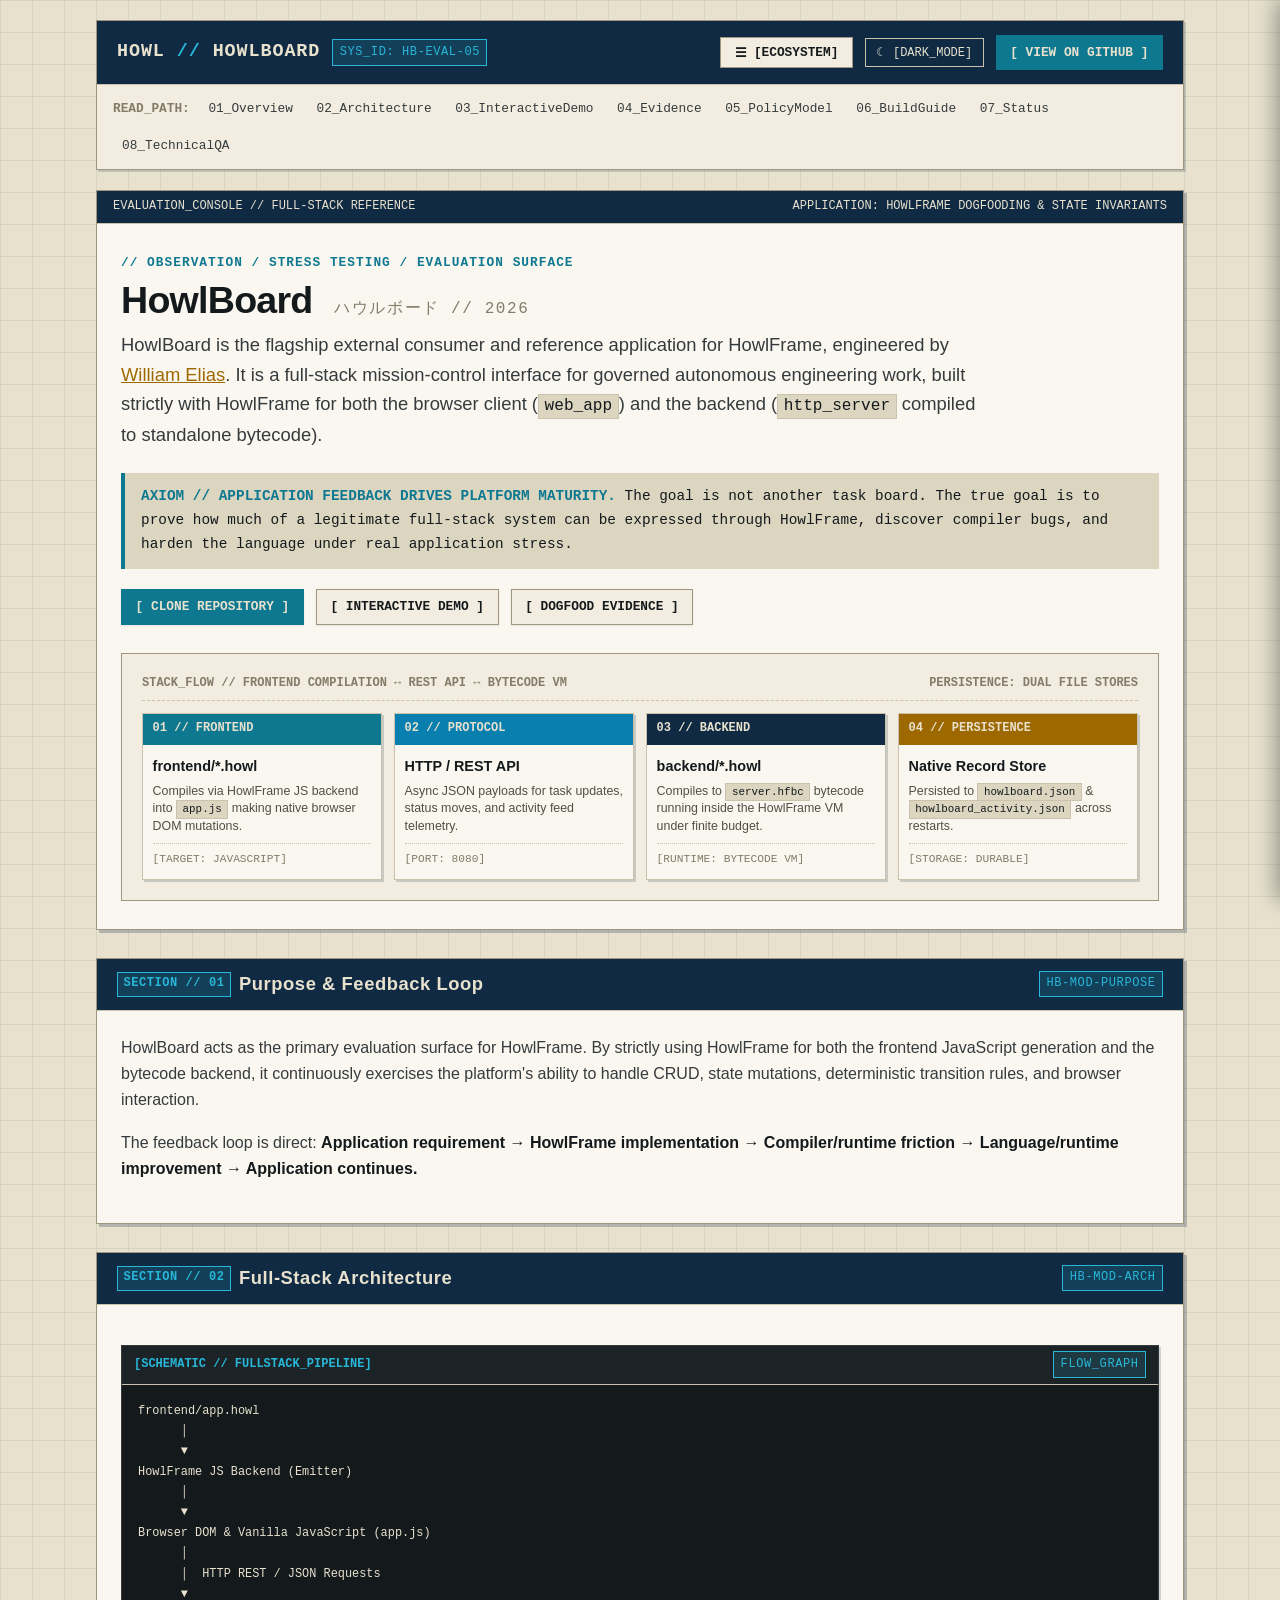
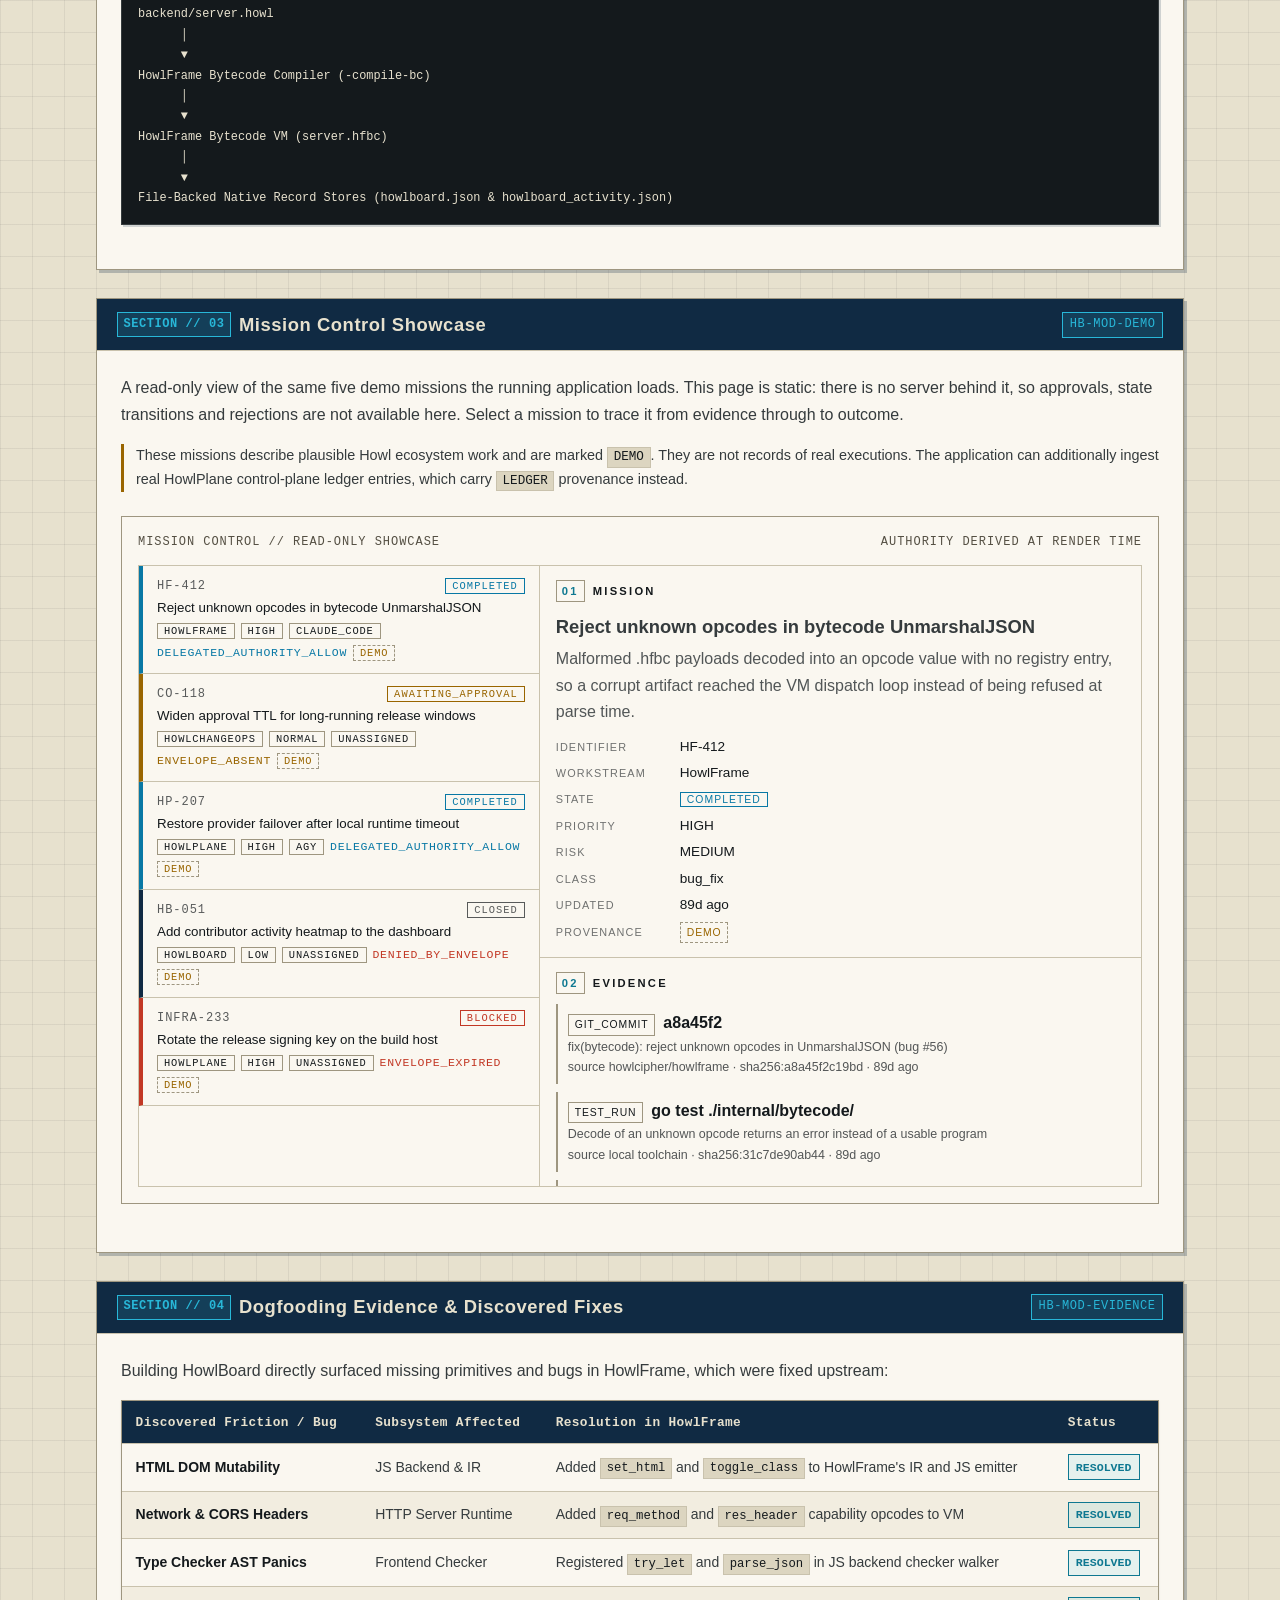
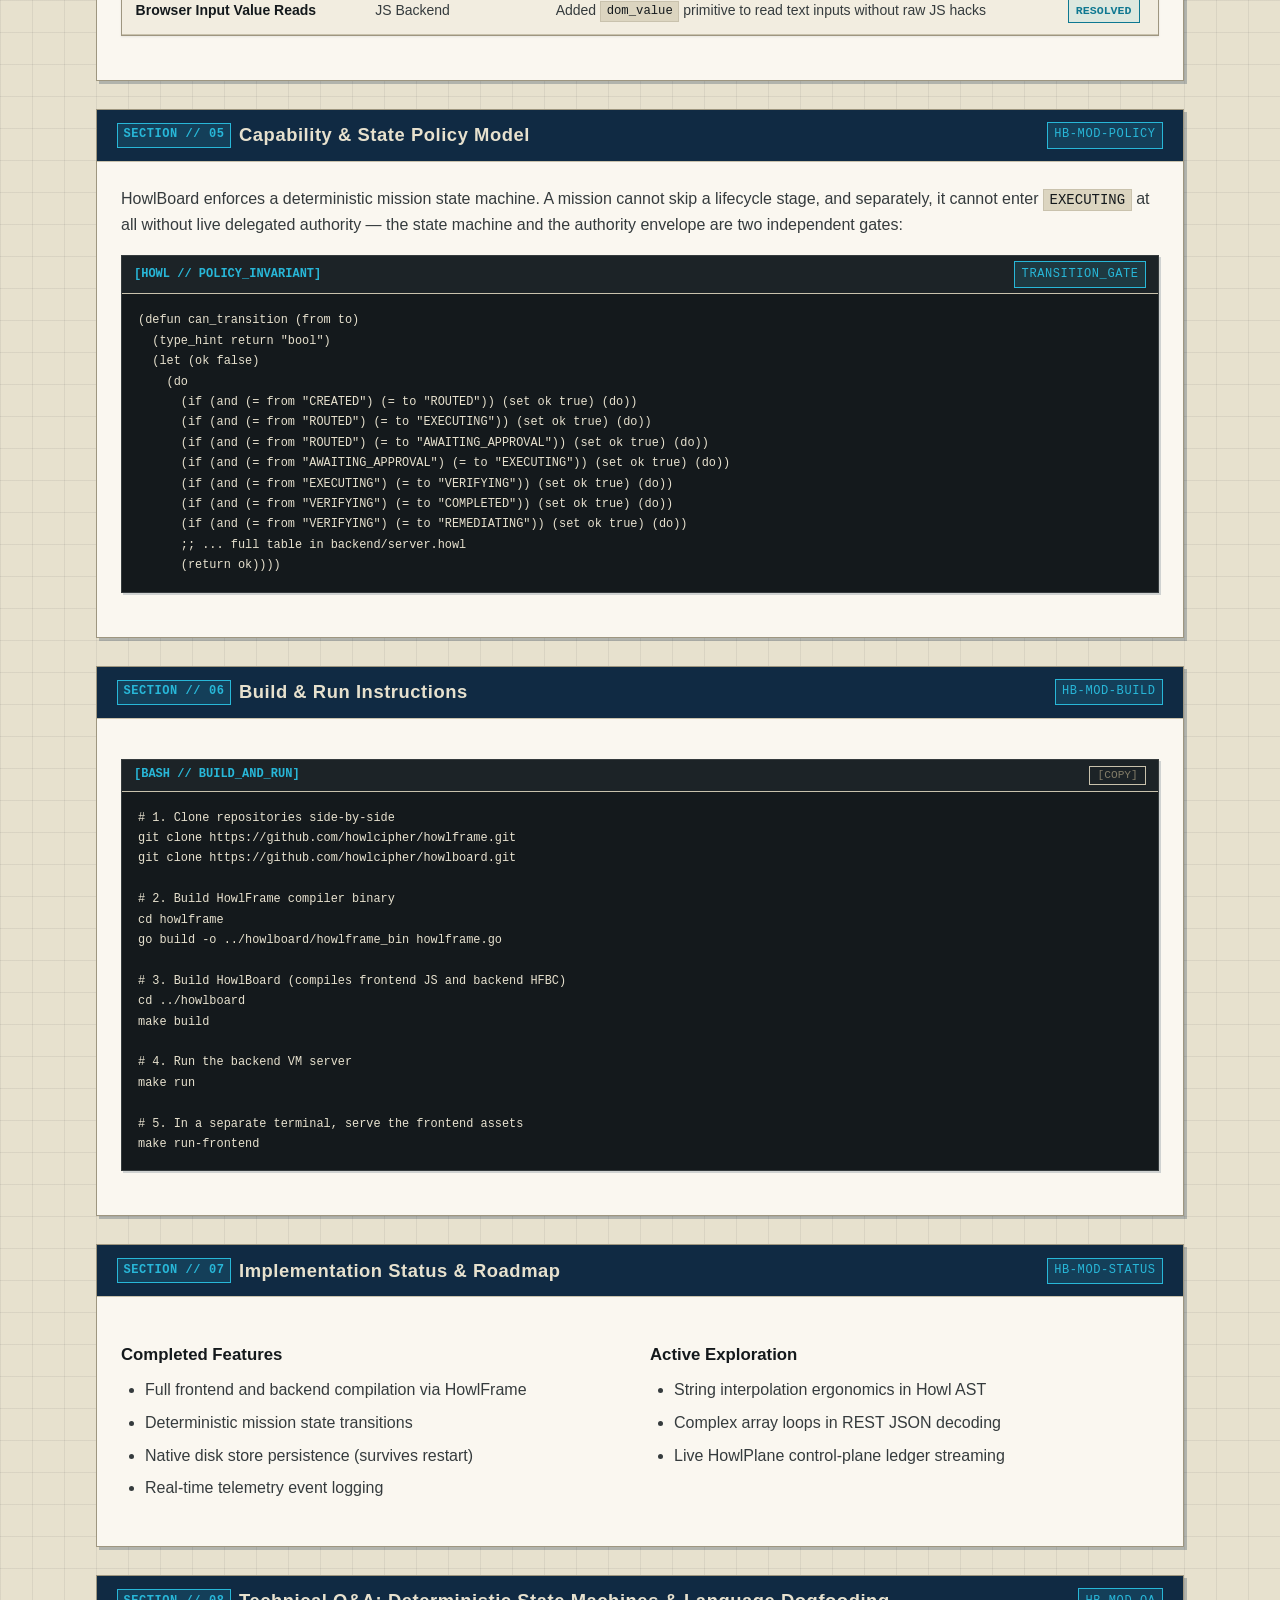
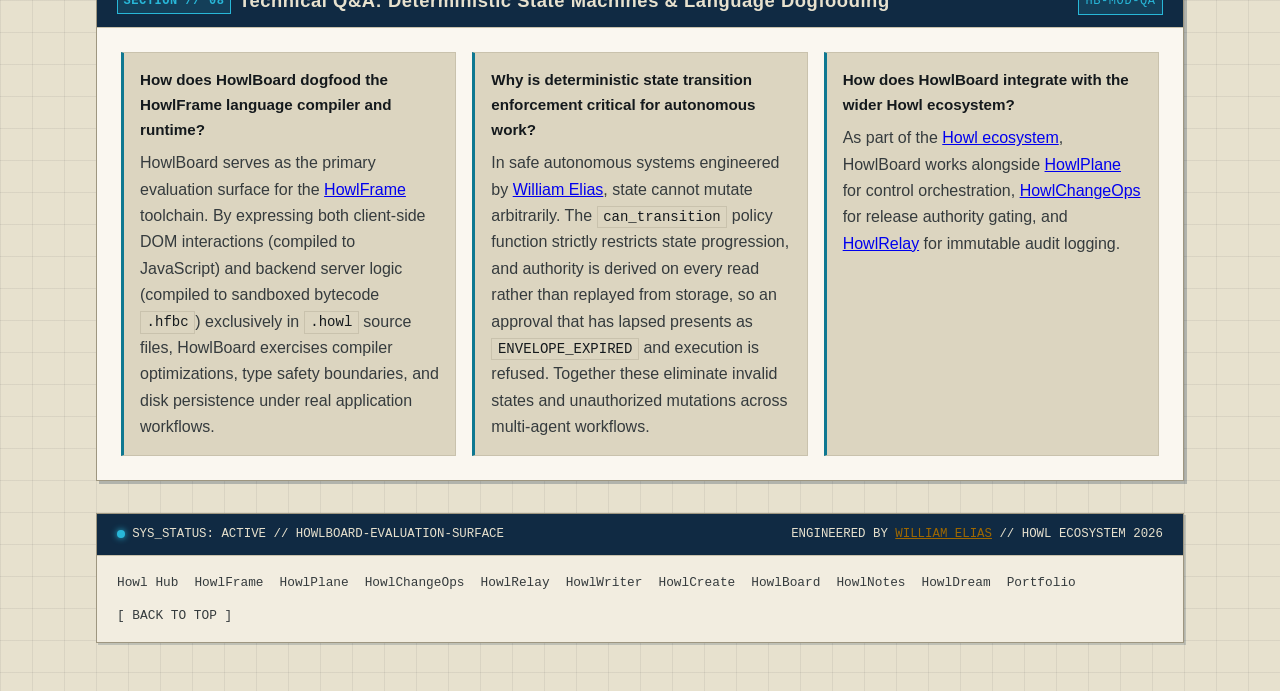
==== commit 56246a9b: "docs: add HowlDream to ecosystem drawer and footer nav HowlDream joined the canonical ecosystem hub " ====
--- a/docs/index.html
+++ b/docs/index.html
@@ -136,9 +136,17 @@
                 </div>
                 <div class="node-card-desc">Engineering knowledge notebook &amp; full-stack dogfood consumer proving native persistent storage.</div>
             </a>
+
+            <a href="https://howlcipher.github.io/howldream/" class="drawer-node-card">
+                <div class="node-card-top">
+                    <span class="node-card-name">HOWLDREAM</span>
+                    <span class="node-card-role" style="color: var(--color-khaki);">[CONTROLLED DIVERGENCE]</span>
+                </div>
+                <div class="node-card-desc">Controlled divergent experiments, hallucination testing, failure analysis, and scoped verification.</div>
+            </a>
         </div>
         <div class="drawer-footer">
-            <span>● 9 PRODUCTION NODES</span>
+            <span>● 10 PRODUCTION NODES</span>
             <span>AUTH // HOWL 2026</span>
         </div>
     </aside>
@@ -537,6 +545,7 @@
                     <a href="https://howlcipher.github.io/howlcreate/">HowlCreate</a>
                     <a href="https://howlcipher.github.io/howlboard/">HowlBoard</a>
                     <a href="https://howlcipher.github.io/howlnotes/">HowlNotes</a>
+                    <a href="https://howlcipher.github.io/howldream/">HowlDream</a>
                     <a href="https://howlcipher.github.io/william_elias/">Portfolio</a>
                 </nav>
                 <a href="#main-content">[ BACK TO TOP ]</a>
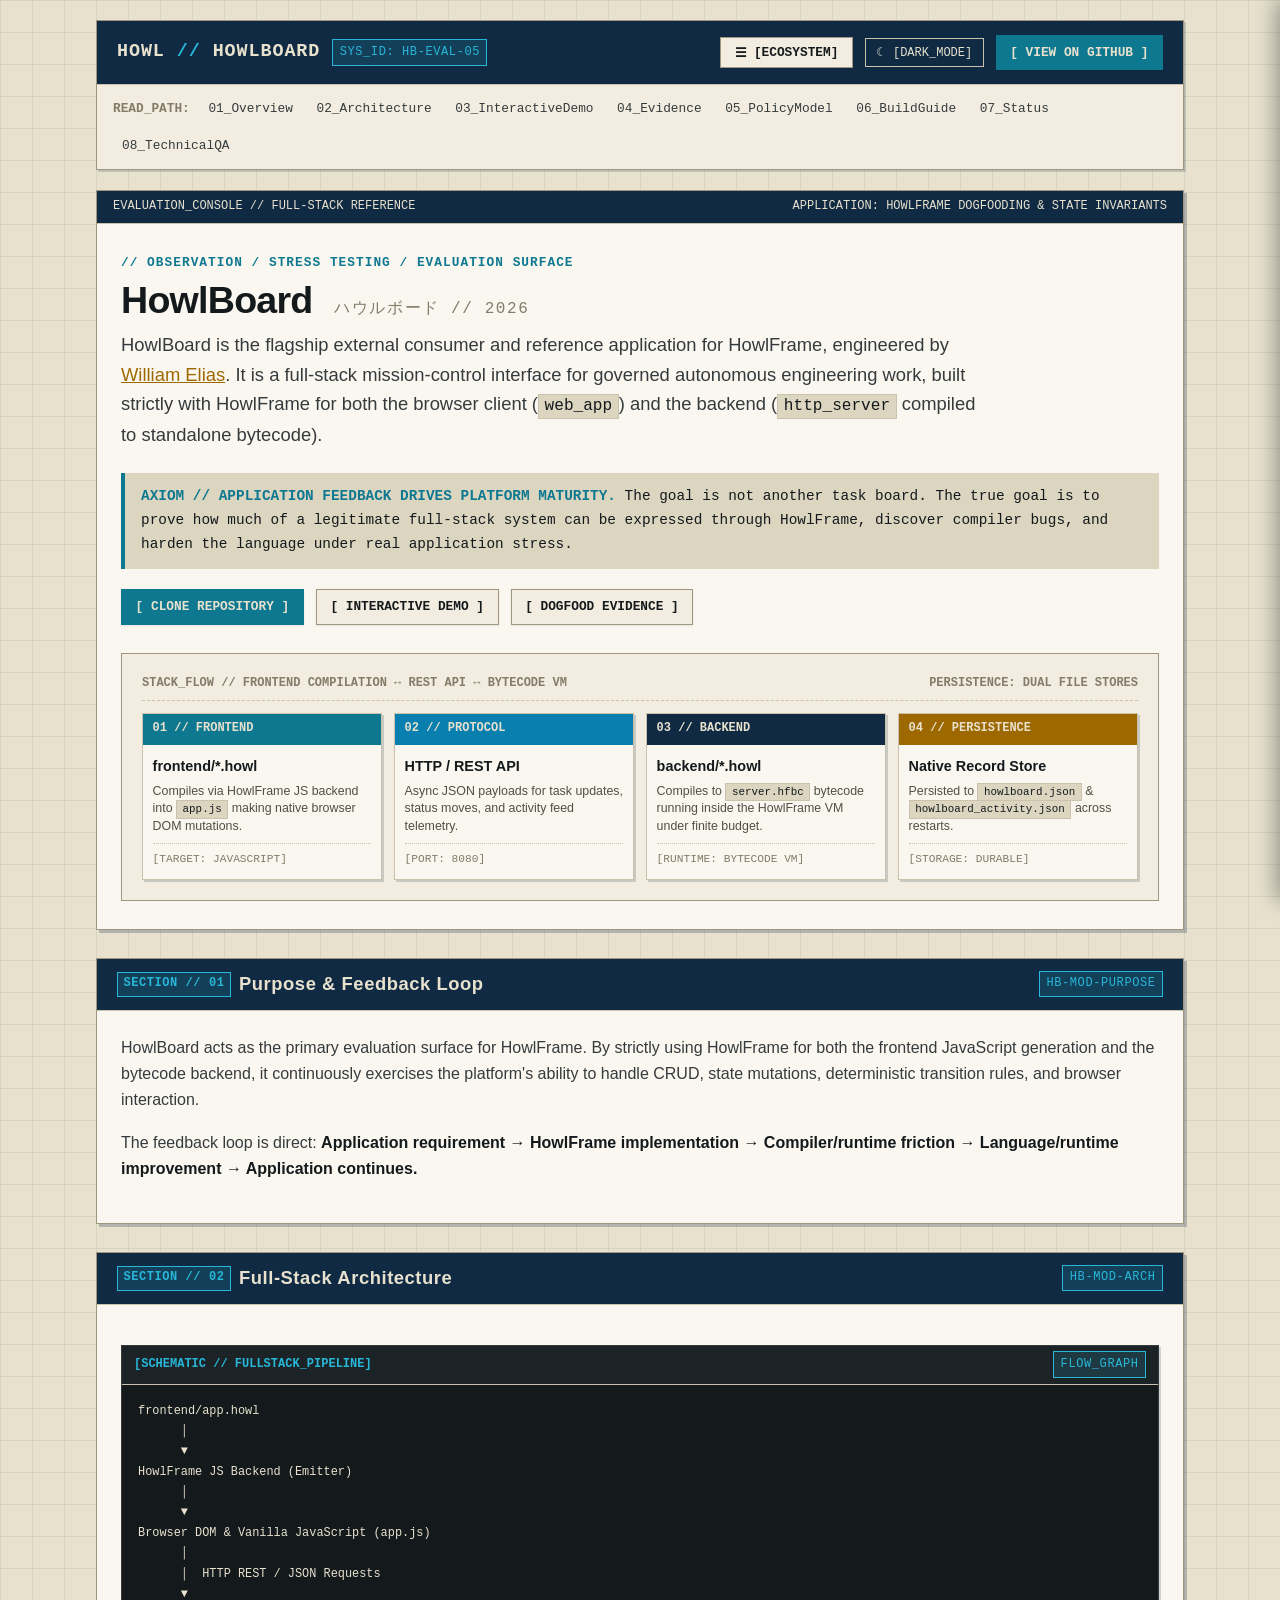
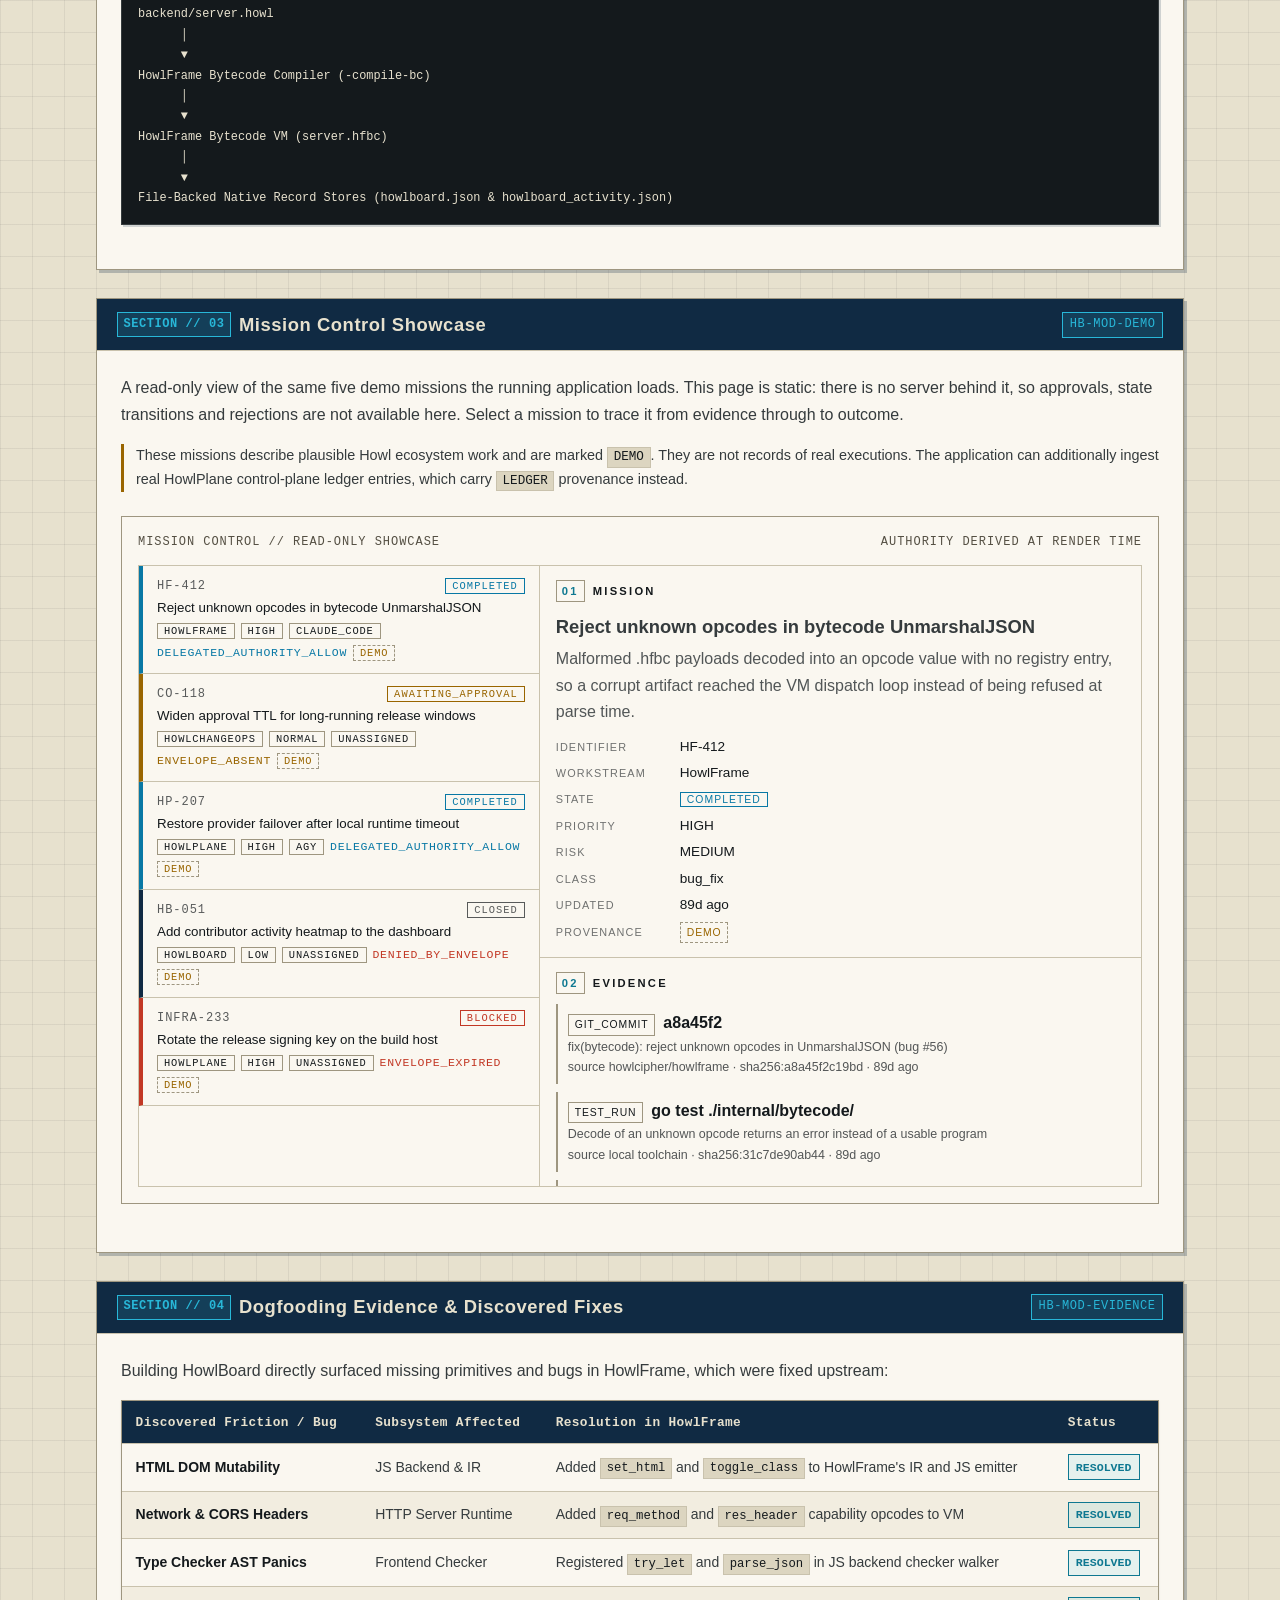
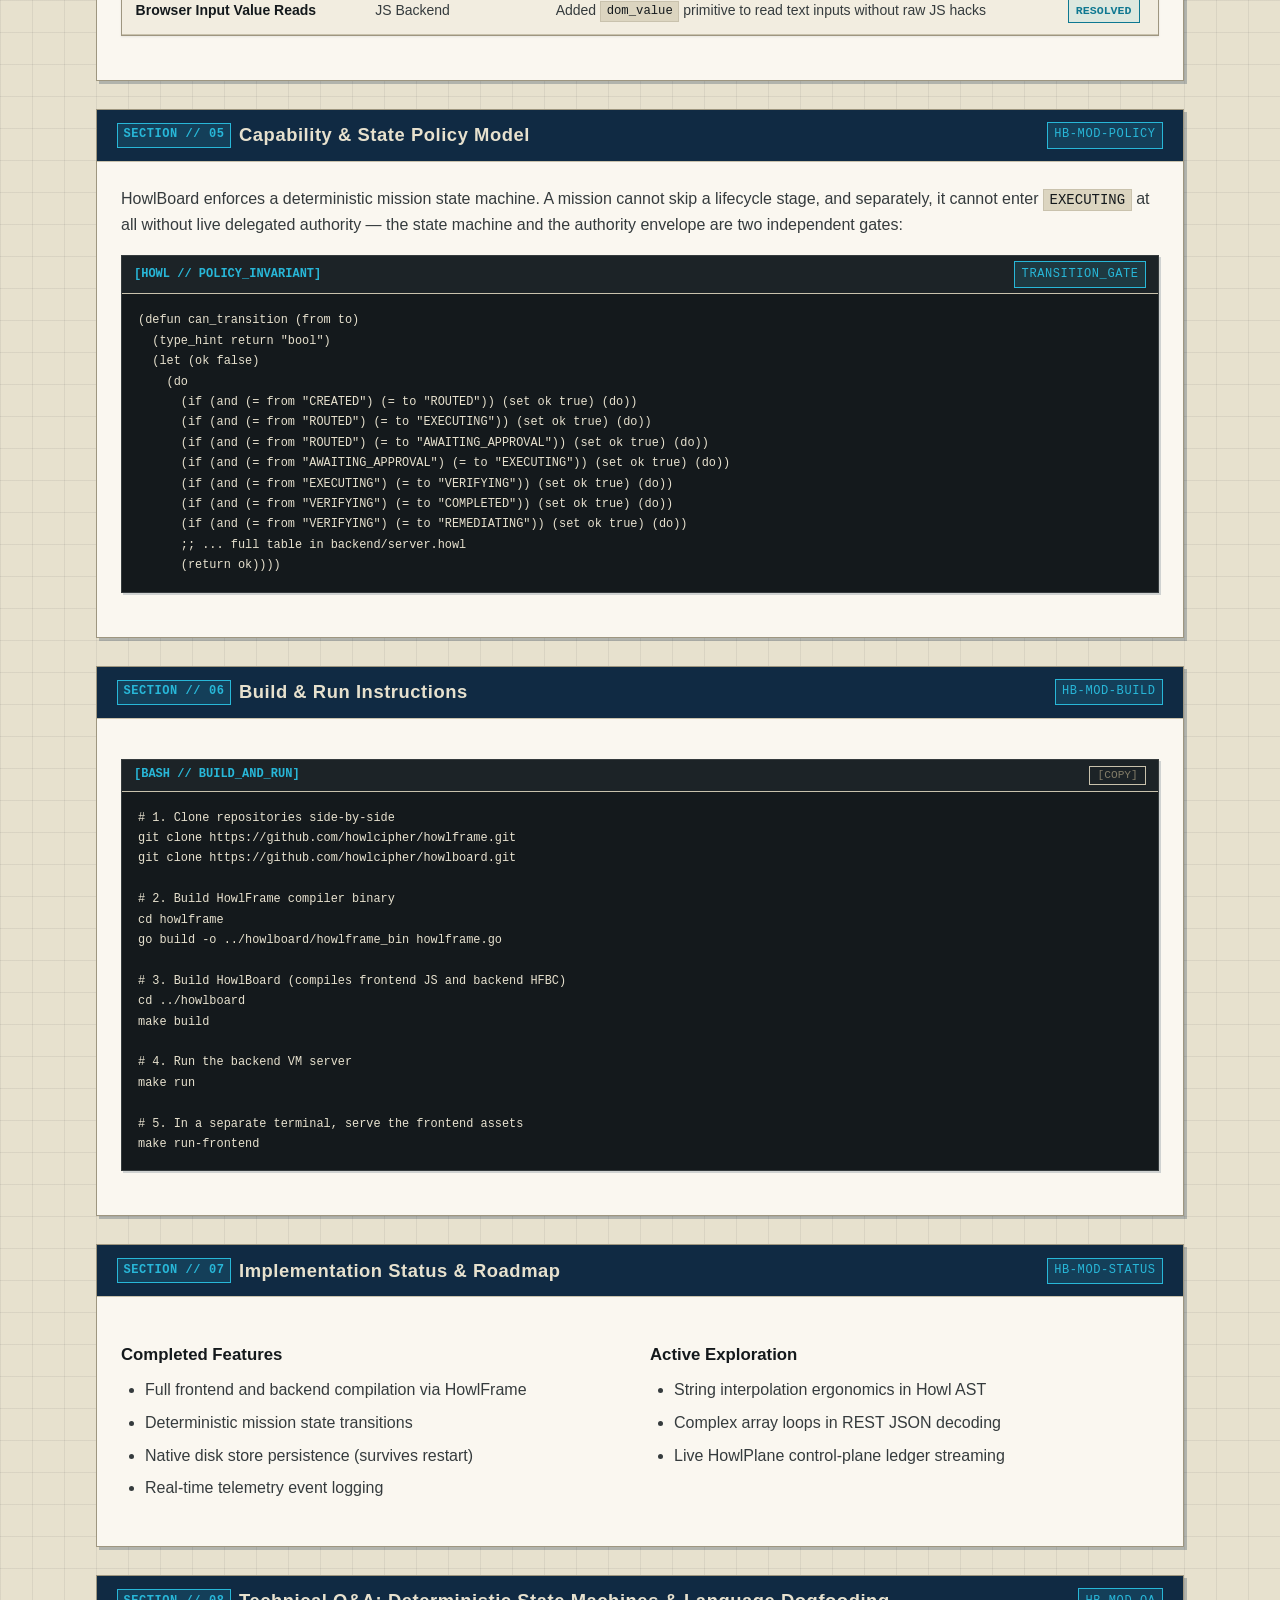
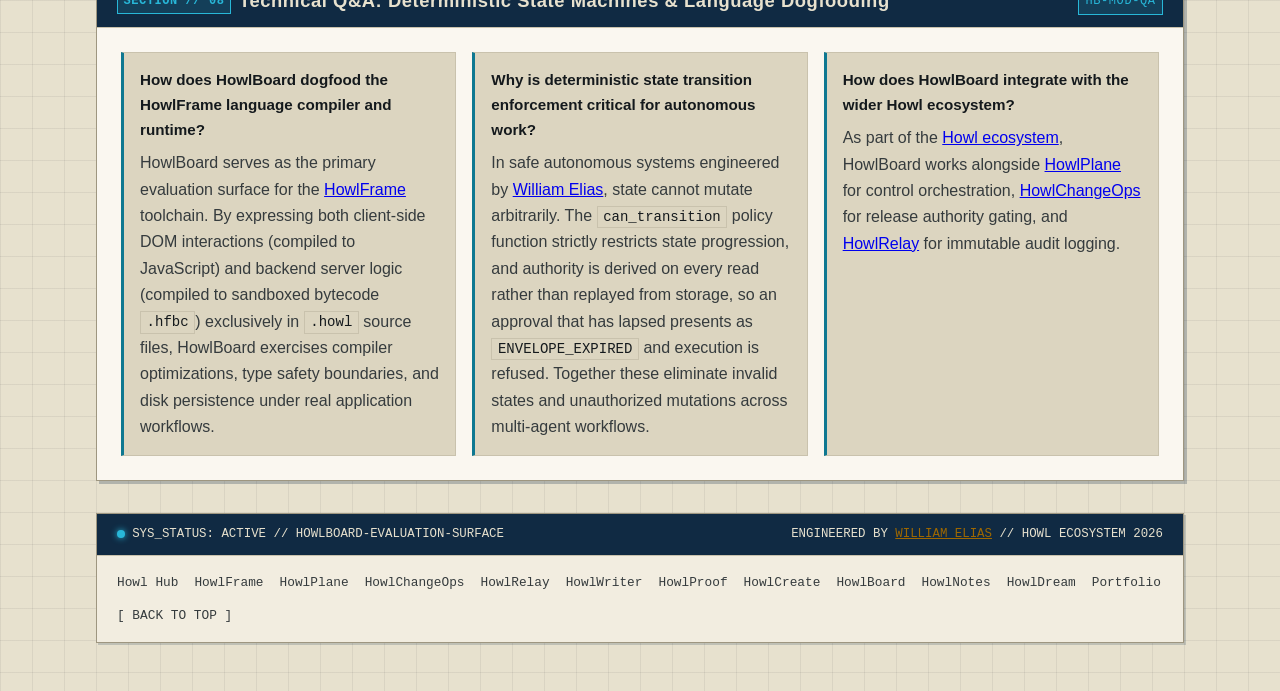
==== commit dbd69bf5: "docs: add HowlProof to the ecosystem drawer and footer navigation HowlProof is the ecosystem's indep" ====
--- a/docs/index.html
+++ b/docs/index.html
@@ -73,6 +73,14 @@
                 <div class="node-card-desc">Central ecosystem portal, architectural blueprint, and cross-project governance map.</div>
             </a>
 
+            <a href="https://howlcipher.github.io/howlproof/" class="drawer-node-card">
+                <div class="node-card-top">
+                    <span class="node-card-name">HOWLPROOF</span>
+                    <span class="node-card-role" style="color: var(--color-red);">[RED-TEAM QA]</span>
+                </div>
+                <div class="node-card-desc">Independent adversarial evaluation, falsification, reproducible findings, and evidence for verdicts.</div>
+            </a>
+
             <a href="https://howlcipher.github.io/howlframe/" class="drawer-node-card">
                 <div class="node-card-top">
                     <span class="node-card-name">HOWLFRAME</span>
@@ -146,7 +154,7 @@
             </a>
         </div>
         <div class="drawer-footer">
-            <span>● 10 PRODUCTION NODES</span>
+            <span>● 11 ECOSYSTEM NODES</span>
             <span>AUTH // HOWL 2026</span>
         </div>
     </aside>
@@ -542,6 +550,7 @@
                     <a href="https://howlcipher.github.io/howlchangeops/">HowlChangeOps</a>
                     <a href="https://howlcipher.github.io/howlrelay/">HowlRelay</a>
                     <a href="https://howlcipher.github.io/howlwriter/">HowlWriter</a>
+                    <a href="https://howlcipher.github.io/howlproof/">HowlProof</a>
                     <a href="https://howlcipher.github.io/howlcreate/">HowlCreate</a>
                     <a href="https://howlcipher.github.io/howlboard/">HowlBoard</a>
                     <a href="https://howlcipher.github.io/howlnotes/">HowlNotes</a>
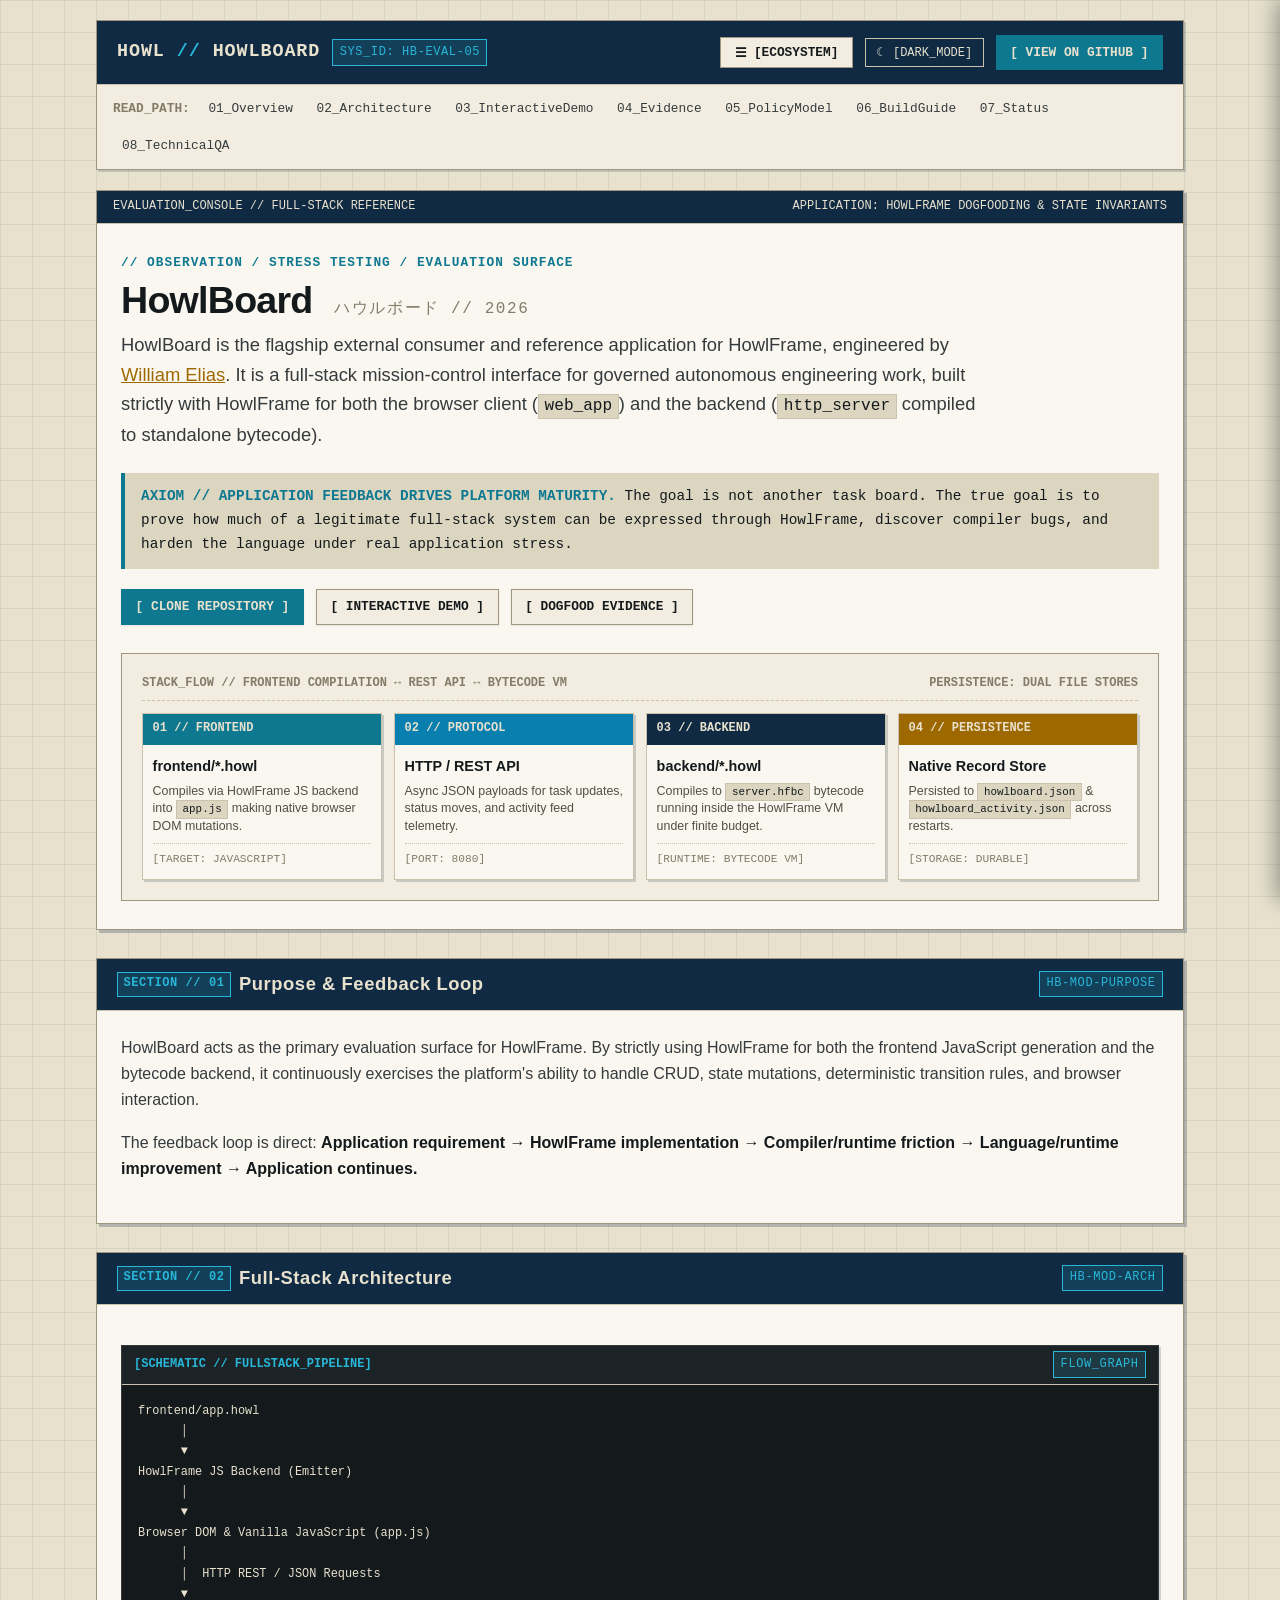
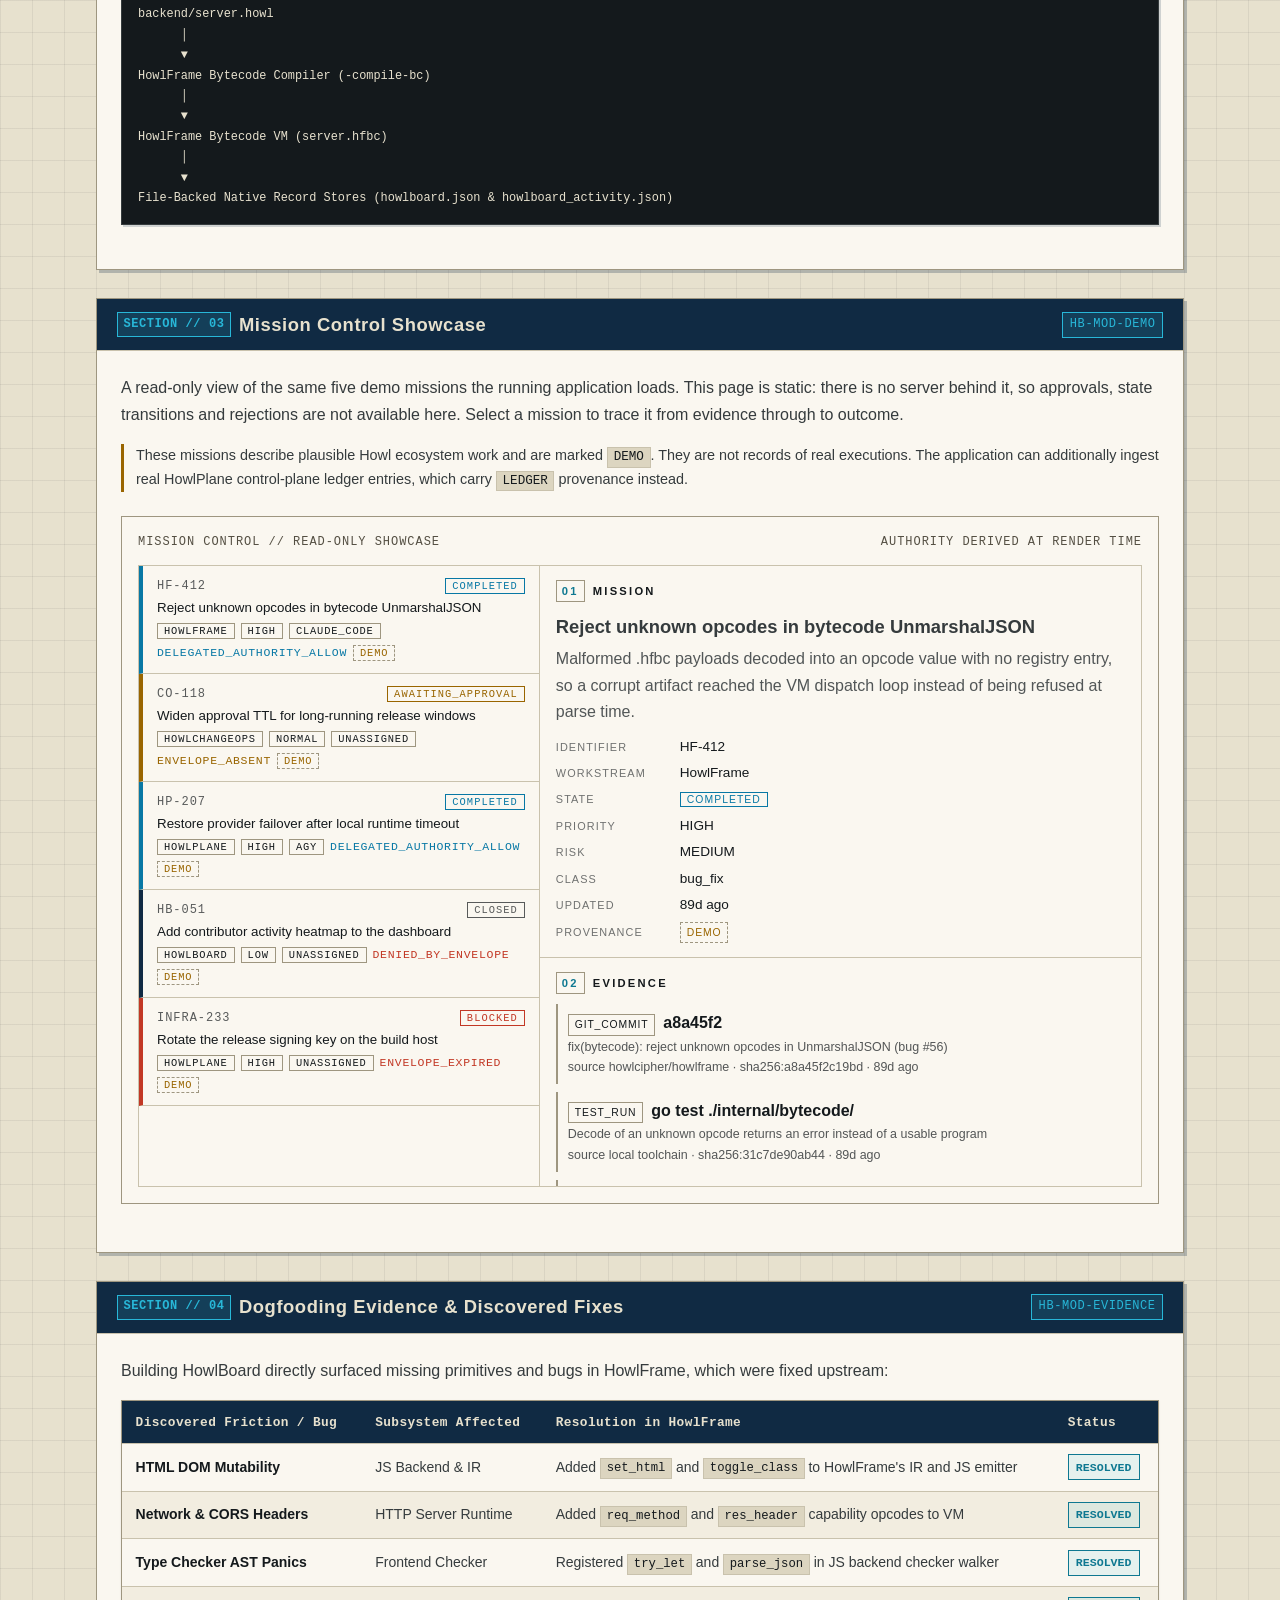
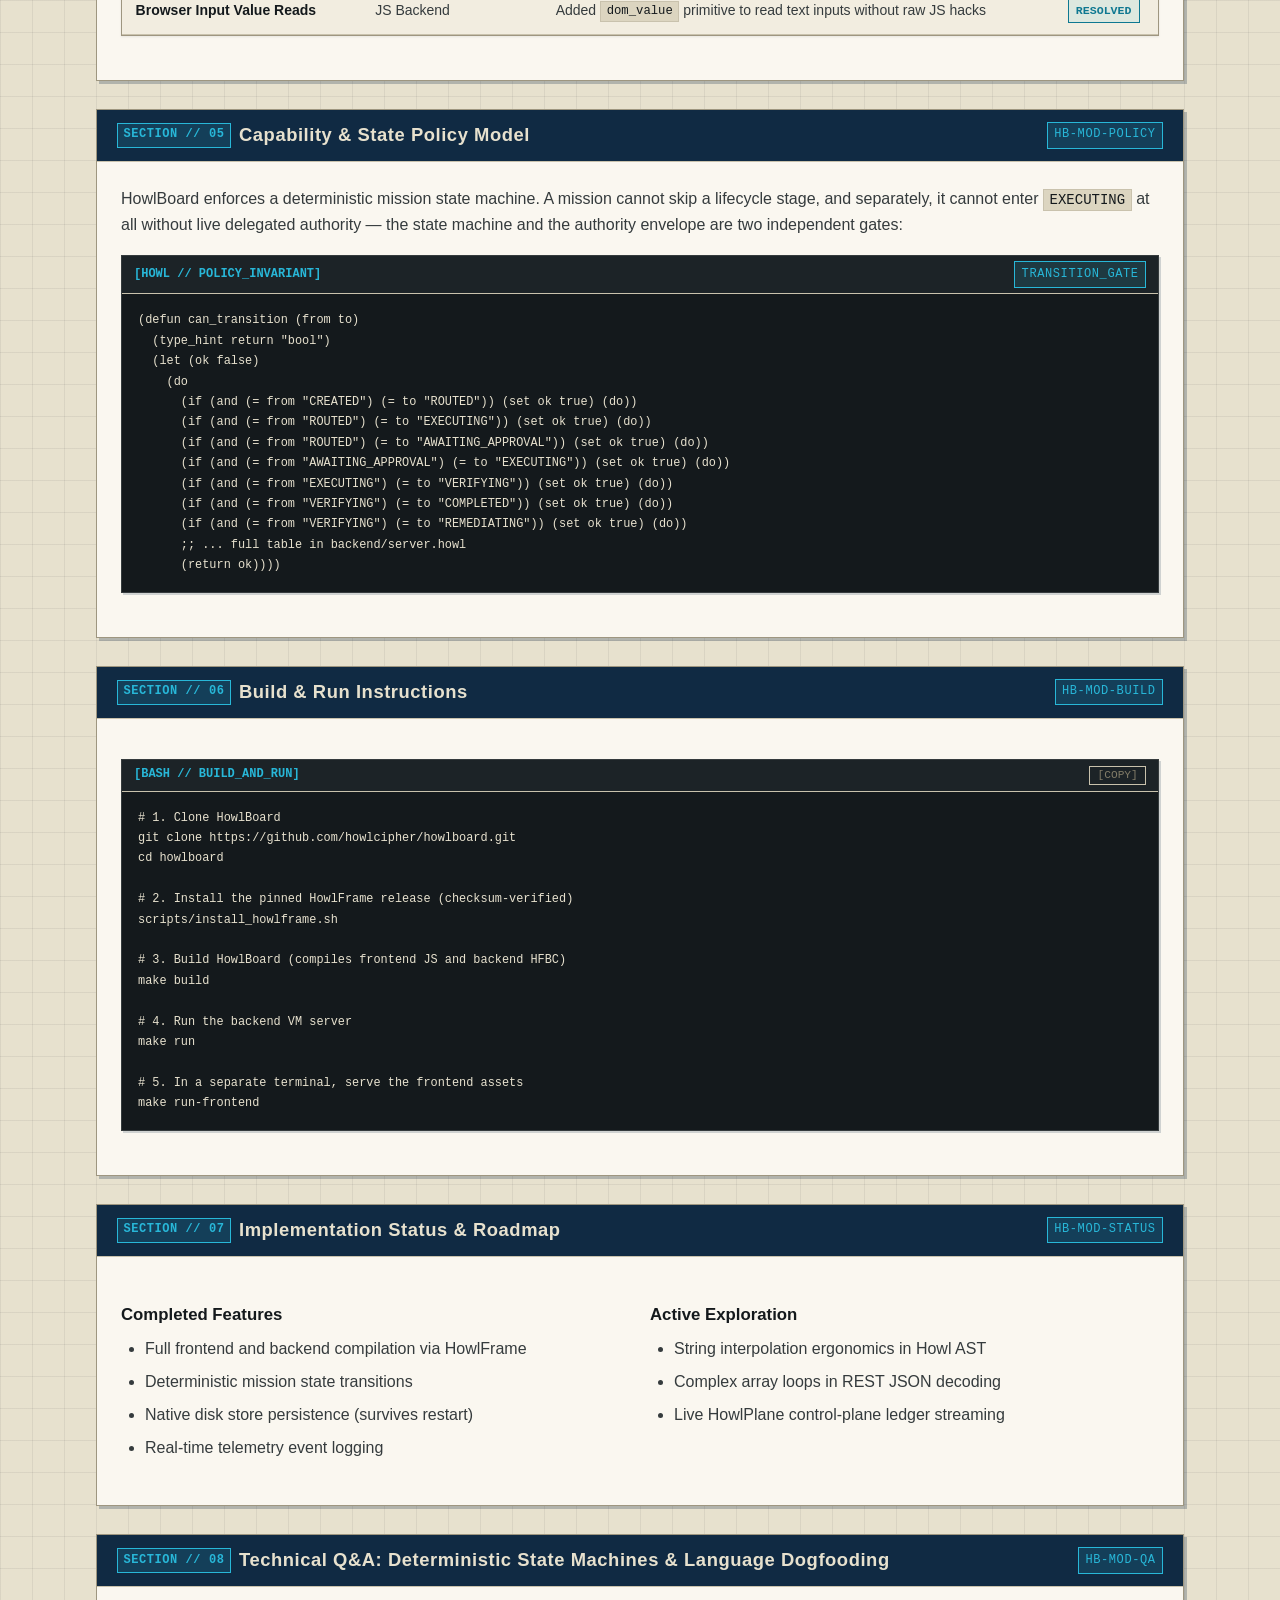
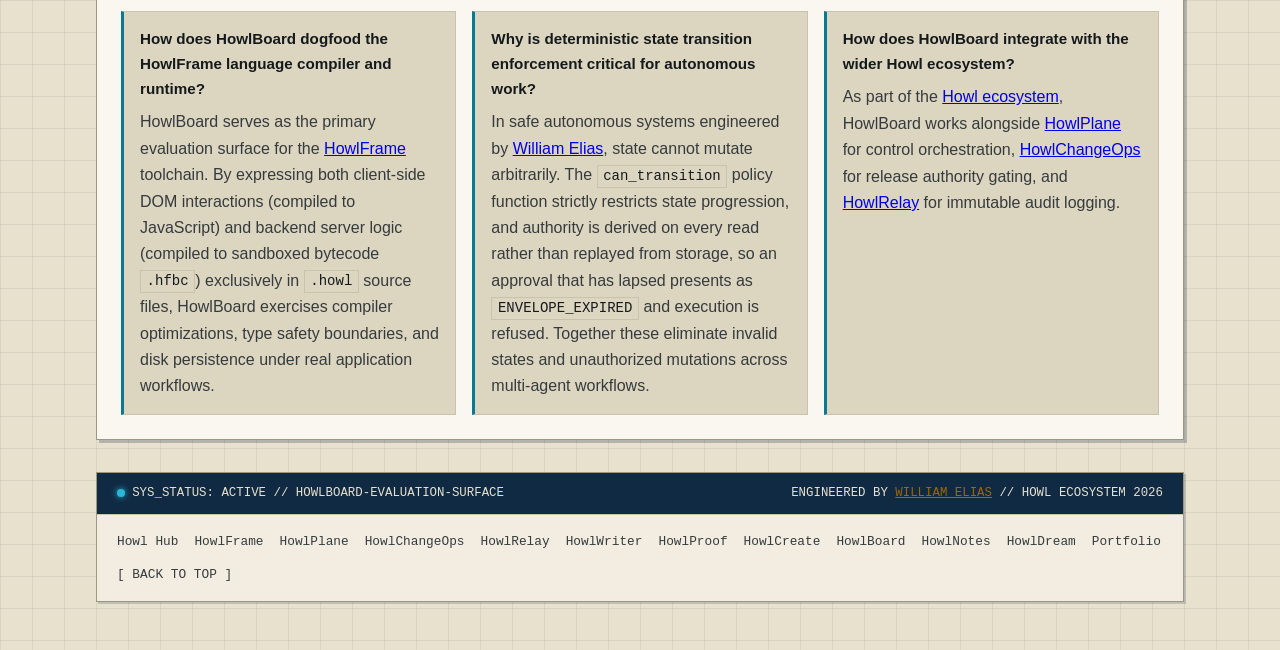
==== commit 4afcbfc5: "ci: compile against the published HowlFrame v0.2.0 release with a pinned checksum CI and the README " ====
--- a/docs/index.html
+++ b/docs/index.html
@@ -452,16 +452,14 @@
                             <span class="code-title">[BASH // BUILD_AND_RUN]</span>
                             <button class="btn-copy" type="button">[COPY]</button>
                         </div>
-                        <pre><code># 1. Clone repositories side-by-side
-git clone https://github.com/howlcipher/howlframe.git
+                        <pre><code># 1. Clone HowlBoard
 git clone https://github.com/howlcipher/howlboard.git
-
-# 2. Build HowlFrame compiler binary
-cd howlframe
-go build -o ../howlboard/howlframe_bin howlframe.go
+cd howlboard
+
+# 2. Install the pinned HowlFrame release (checksum-verified)
+scripts/install_howlframe.sh
 
 # 3. Build HowlBoard (compiles frontend JS and backend HFBC)
-cd ../howlboard
 make build
 
 # 4. Run the backend VM server
@@ -563,6 +561,7 @@
     </div>
 
     <script src="script.js"></script>
+    <script>globalThis.HOWLFRAME_ALLOW_CAPS = "network:fetch=" + location.host;</script>
     <script src="demo.js"></script>
 </body>
 </html>
--- a/docs/style.css
+++ b/docs/style.css
@@ -1143,6 +1143,33 @@
 .demo-board-wrap .mission-row.s-COMPLETED { border-left-color: var(--demo-ok); }
 .demo-board-wrap .mission-row.s-CLOSED { border-left-color: var(--border-strong); }
 
+.demo-board-wrap .depends-block { margin-top: 12px; }
+.demo-board-wrap .depends-label {
+  margin: 0 0 4px;
+  font-size: 0.68rem;
+  letter-spacing: 0.12em;
+  text-transform: uppercase;
+  opacity: 0.7;
+}
+.demo-board-wrap .depends-list {
+  list-style: none;
+  margin: 8px 0 0;
+  padding: 0;
+  display: flex;
+  flex-wrap: wrap;
+  gap: 6px;
+}
+.demo-board-wrap .depends-link {
+  font-family: var(--font-mono);
+  font-size: 0.78rem;
+  padding: 4px 8px;
+  border: 1px solid var(--border-medium);
+  background: var(--bg-sunken);
+  color: var(--demo-info);
+  cursor: pointer;
+}
+.demo-board-wrap .depends-link:hover { border-color: var(--demo-info); }
+
 .demo-board-wrap .row-top { display: flex; justify-content: space-between; gap: 10px; align-items: baseline; }
 .demo-board-wrap .mid { font-size: 0.75rem; letter-spacing: 0.08em; opacity: 0.7; }
 .demo-board-wrap .title { display: block; margin: 6px 0 8px; font-family: var(--font-sans); }
